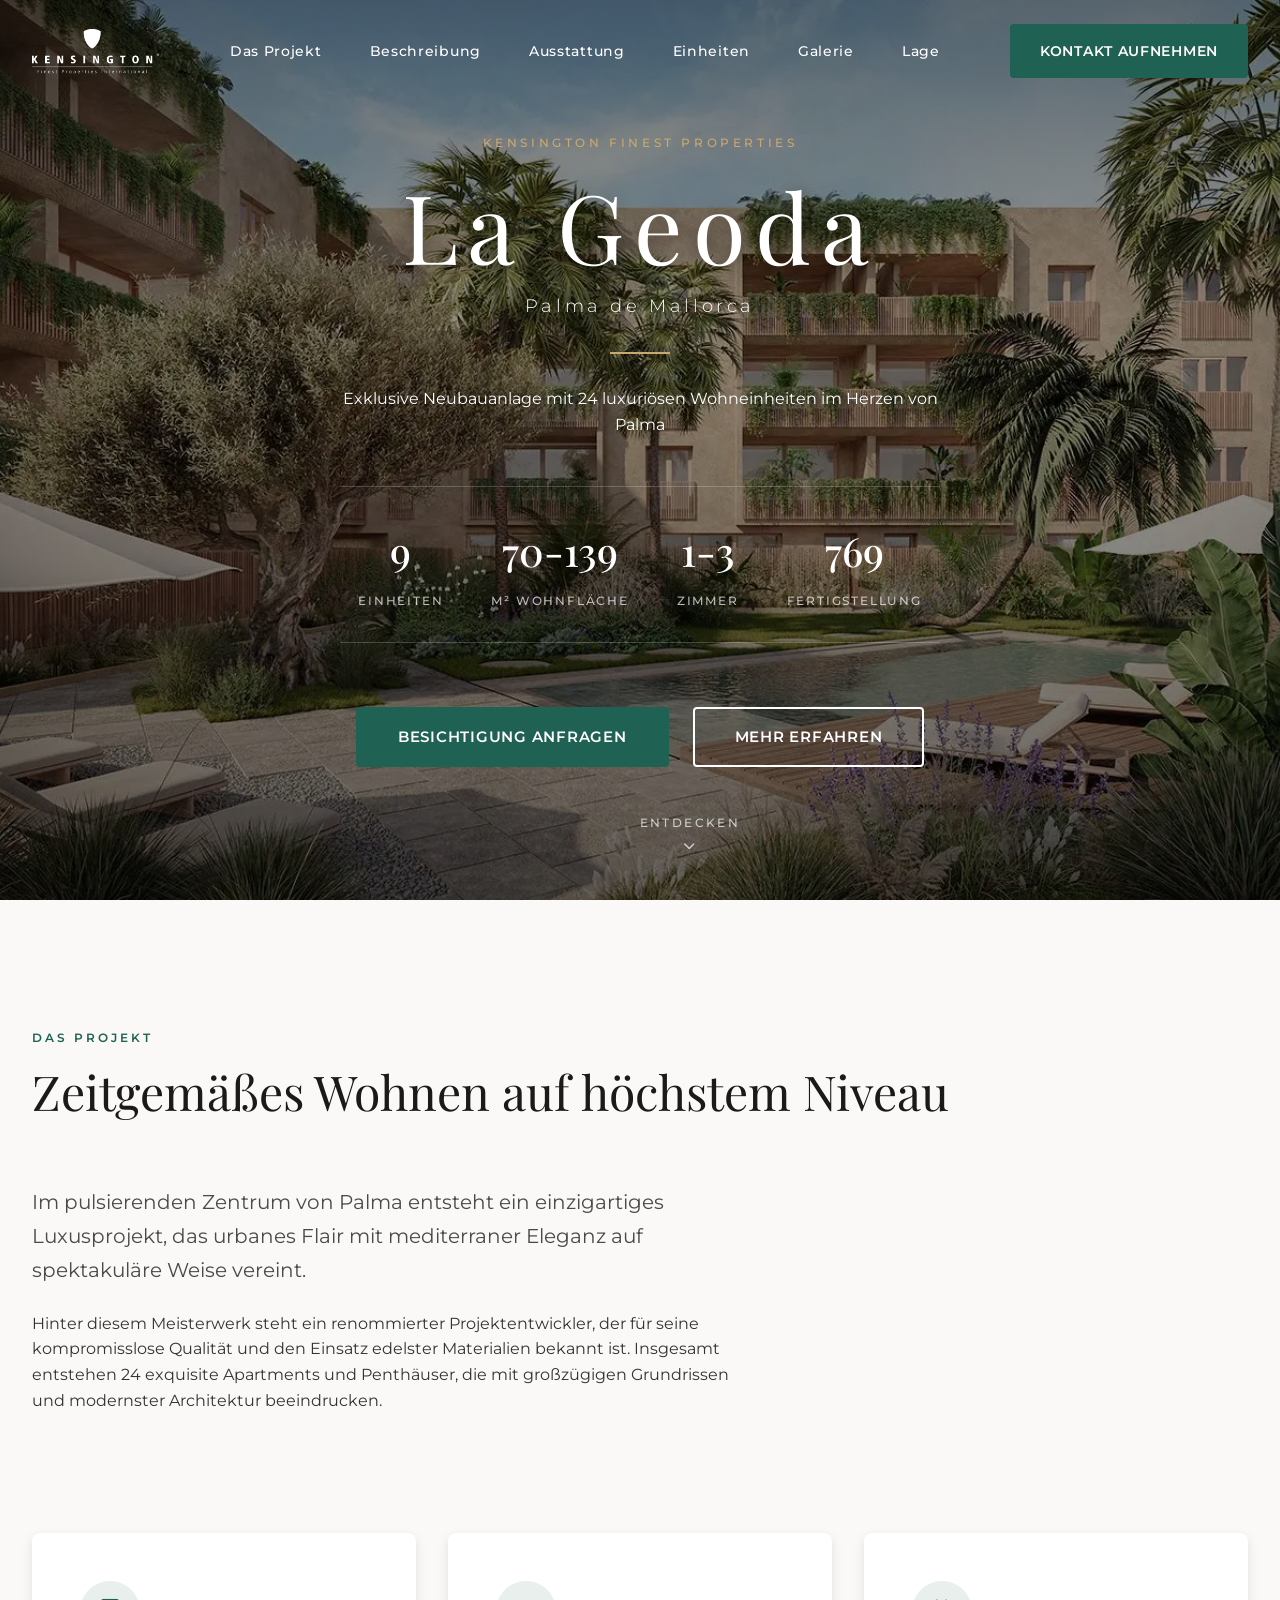
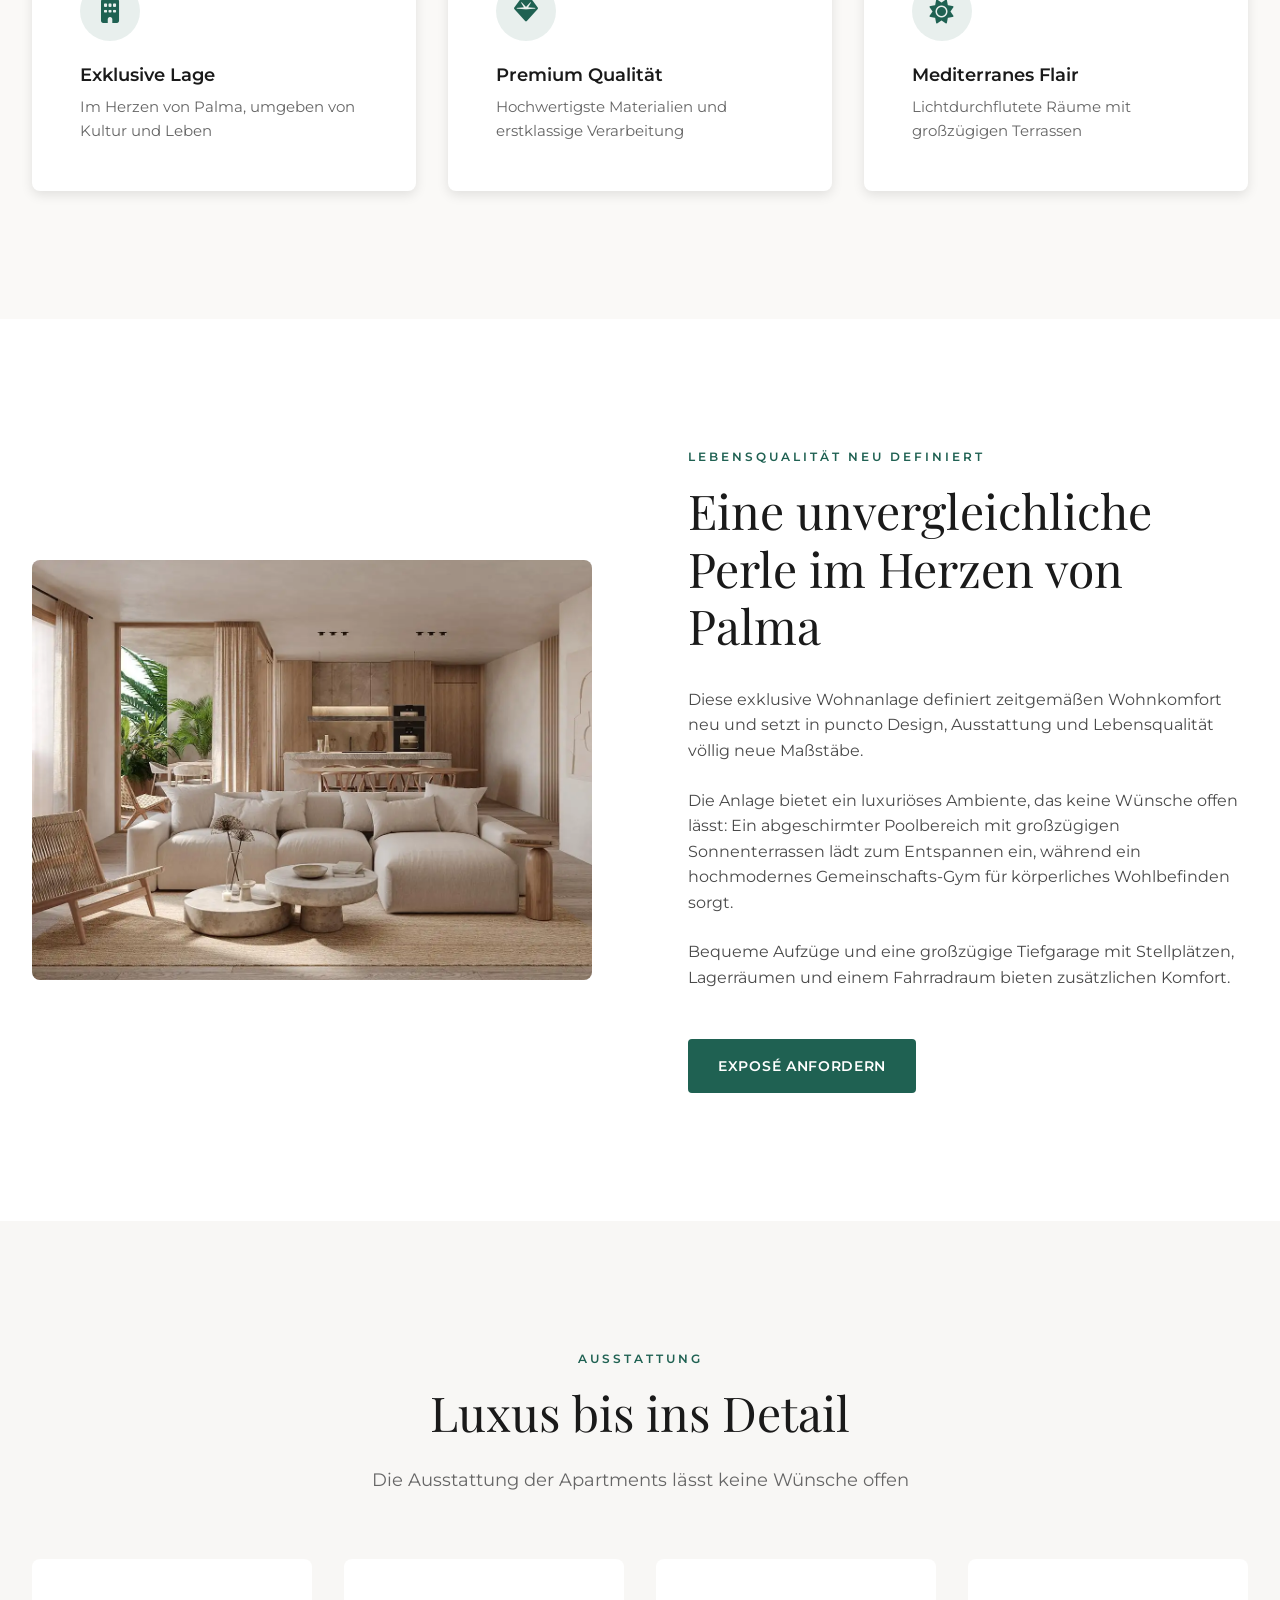
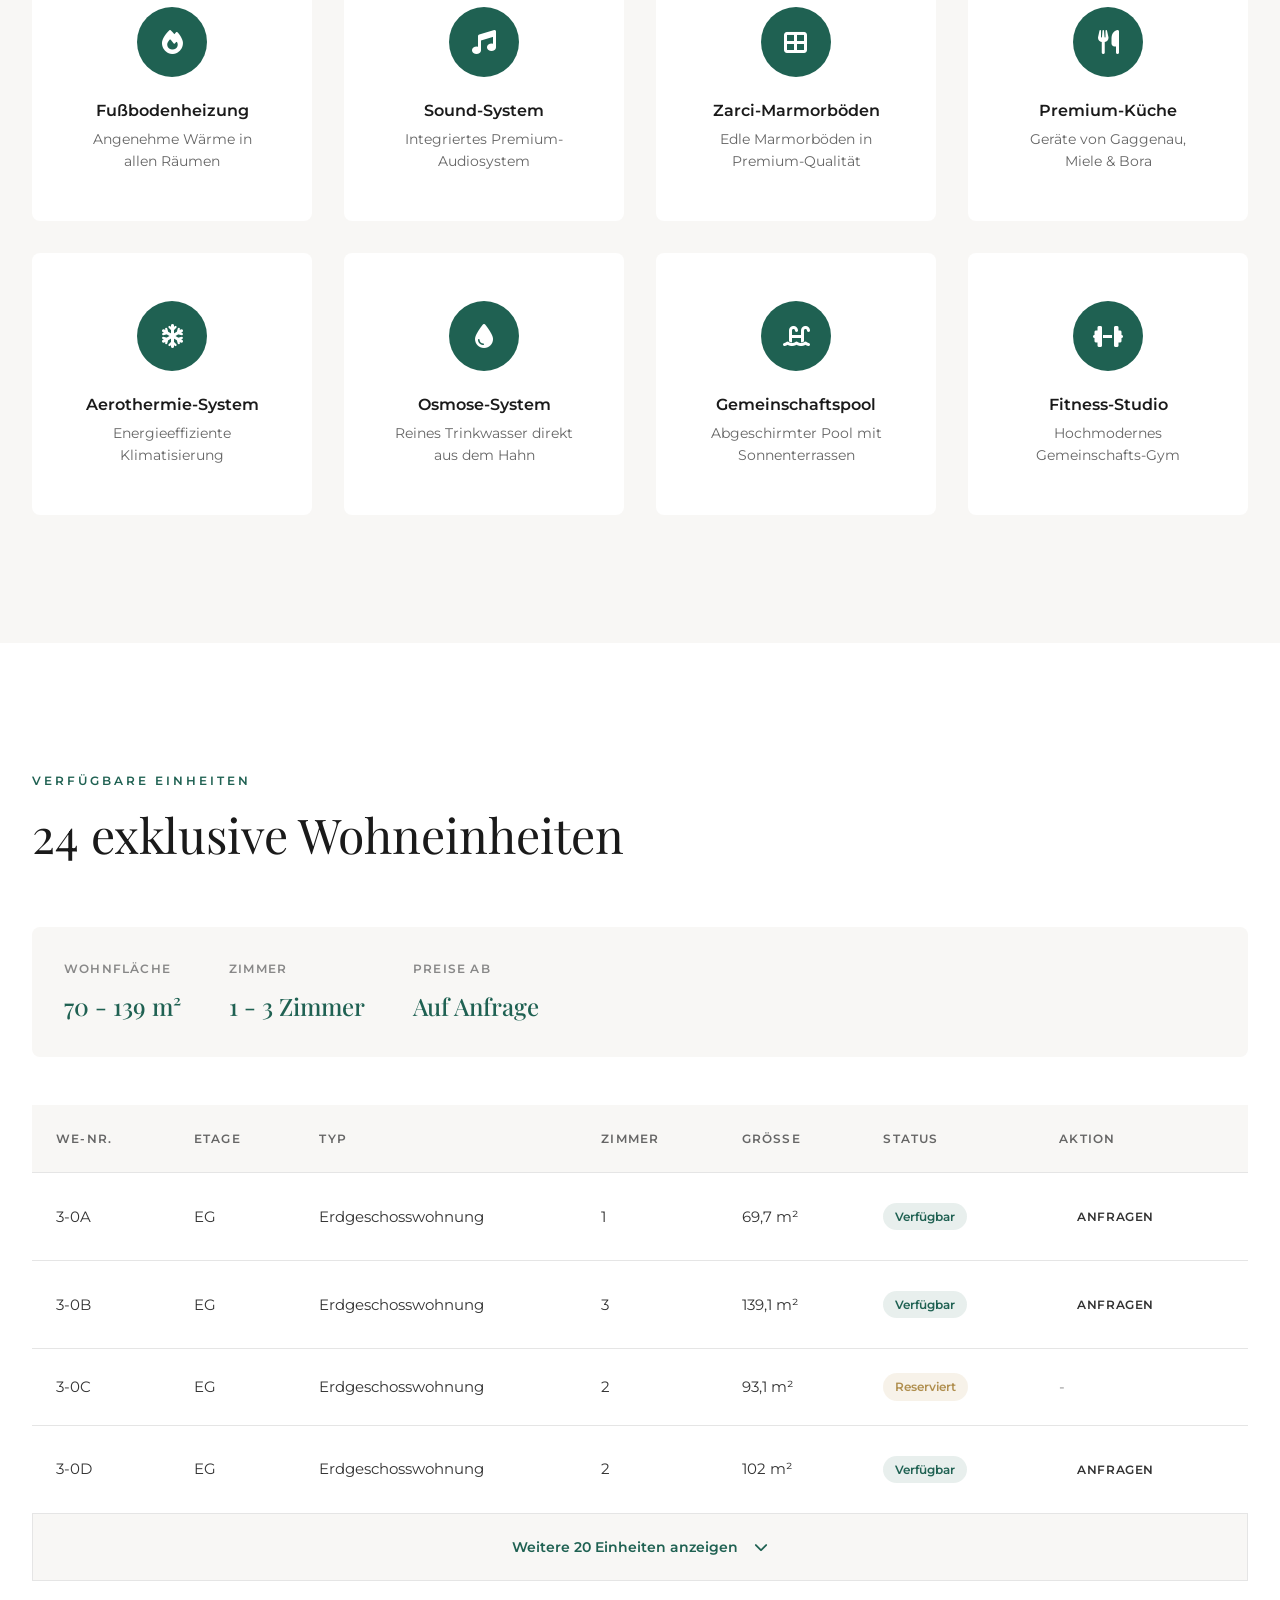
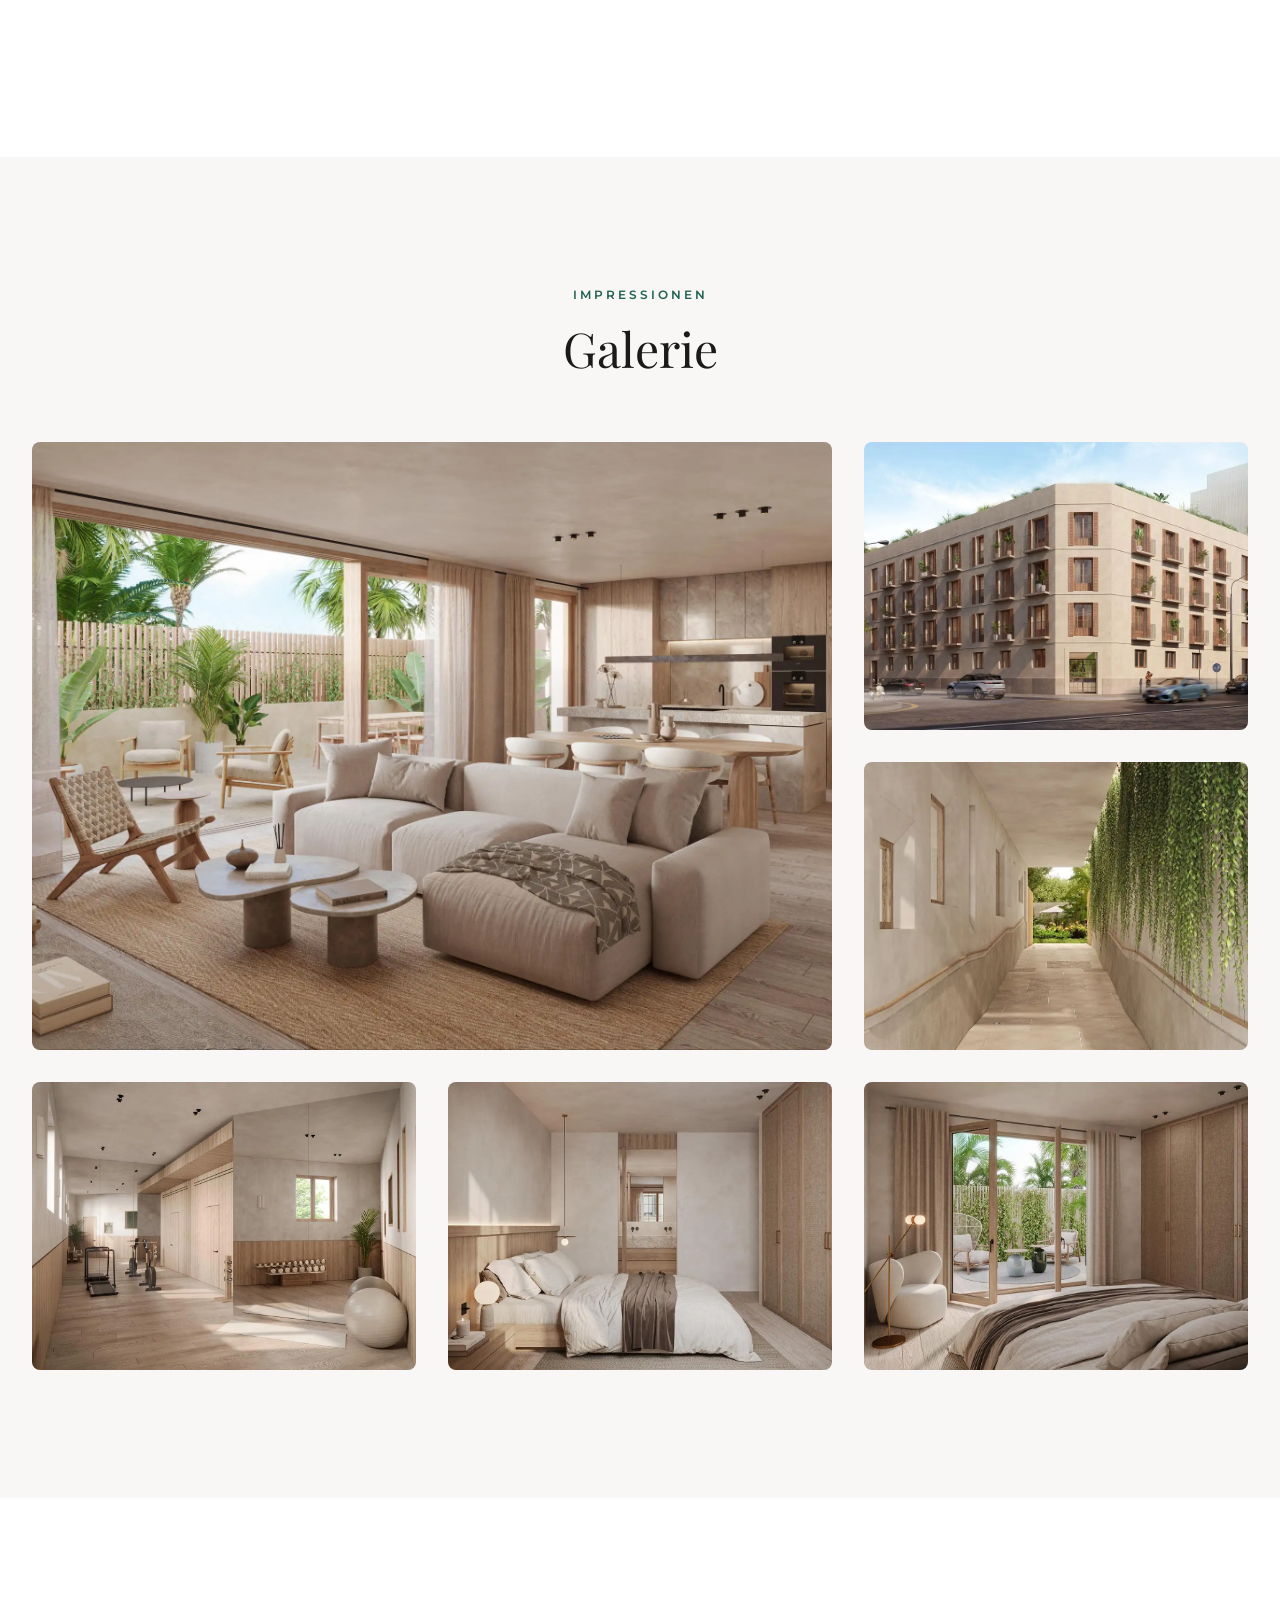
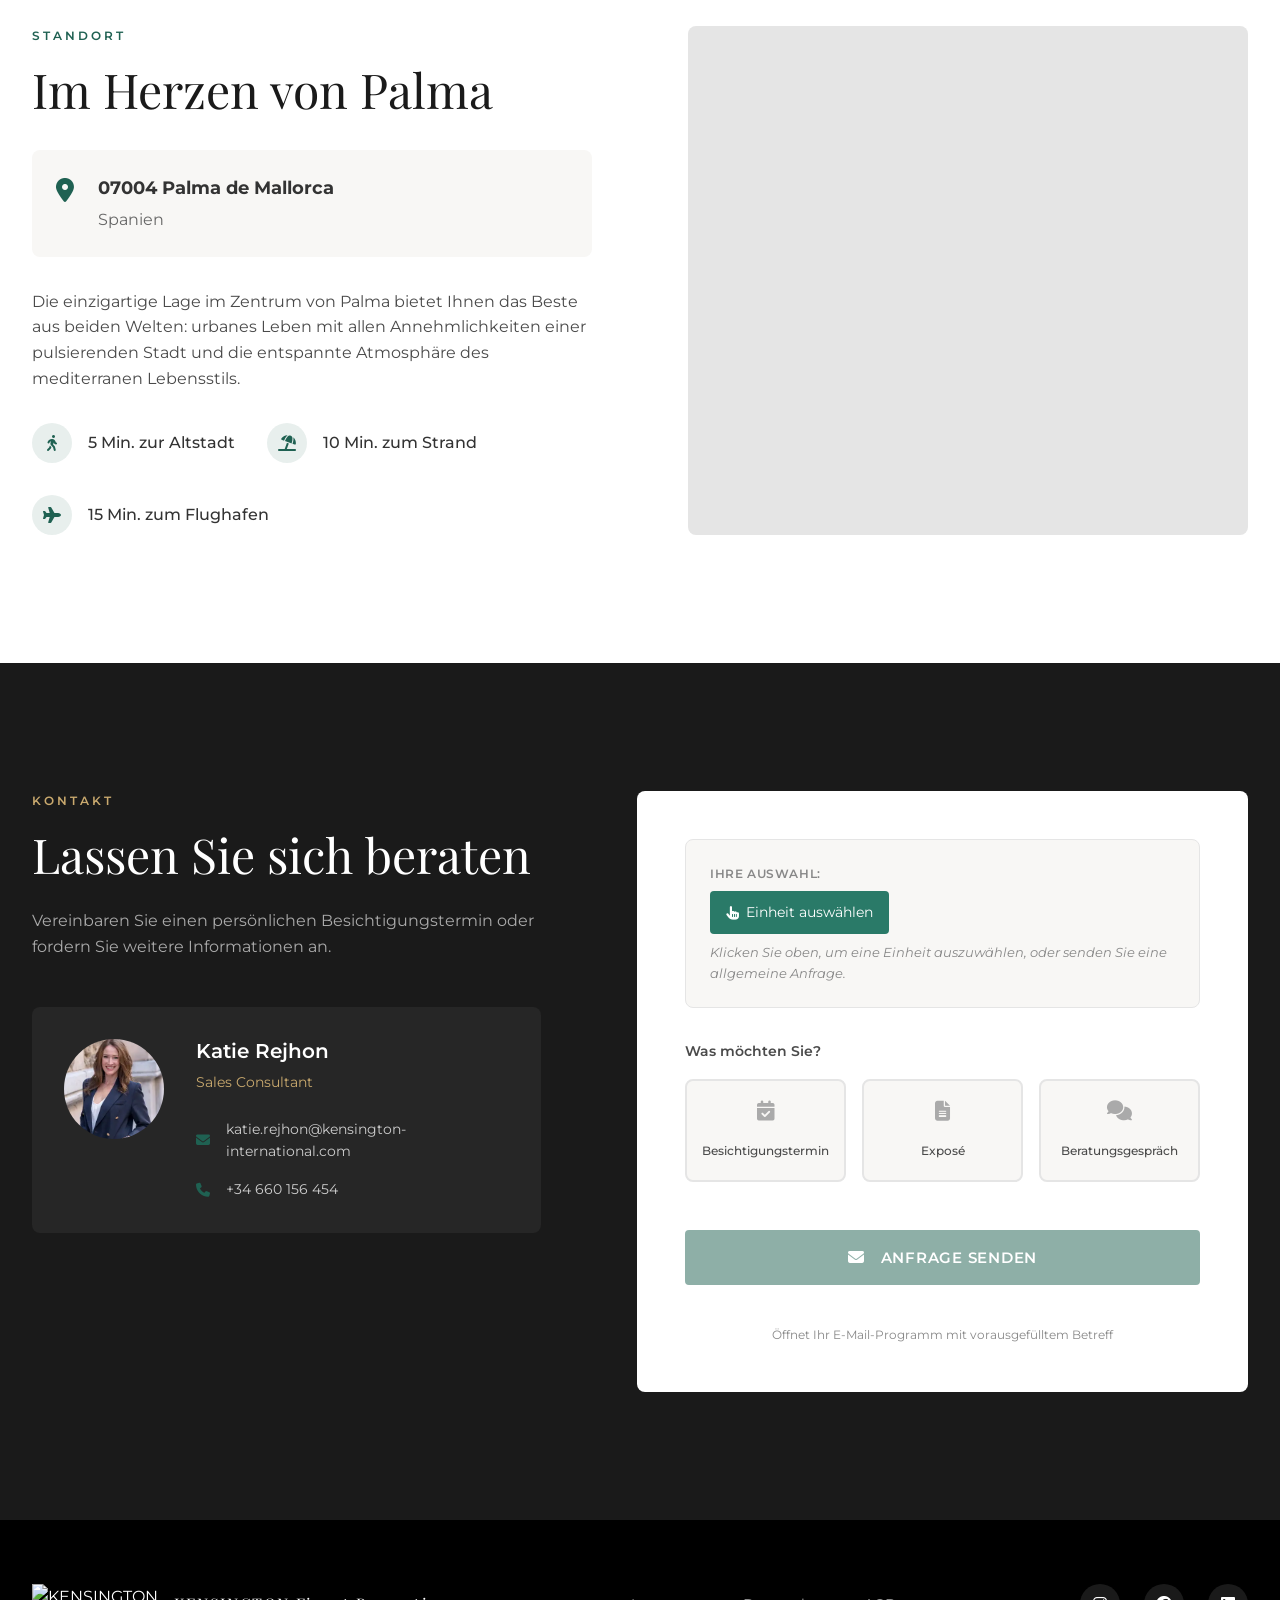
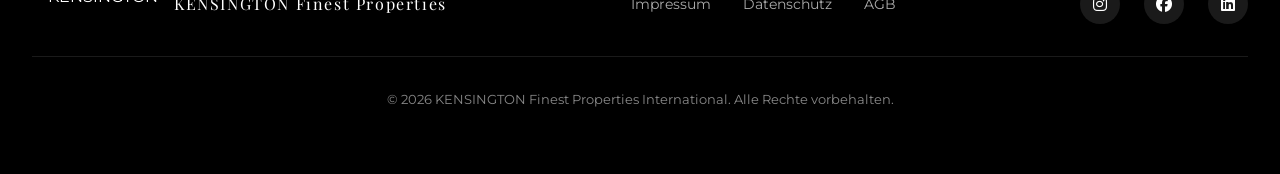
==== index.html @ 7edcc87e "Move template to root for GitHub Pages, add hero animations - Copy V1 template (index.html, assets/)" ====
<!DOCTYPE html>
<html lang="de">
<head>
    <meta charset="UTF-8">
    <meta name="viewport" content="width=device-width, initial-scale=1.0">
    <title>La Geoda | Luxus-Apartments in Palma - KENSINGTON Finest Properties</title>
    <meta name="description" content="Luxus-Apartment in exklusiver Neubauanlage - die verborgene Perle im Herzen von Palma. 24 exquisite Apartments und Penthäuser.">

    <!-- Fonts -->
    <link rel="preconnect" href="https://fonts.googleapis.com">
    <link rel="preconnect" href="https://fonts.gstatic.com" crossorigin>
    <link href="https://fonts.googleapis.com/css2?family=Playfair+Display:wght@400;500;600;700&family=Montserrat:wght@300;400;500;600;700&display=swap" rel="stylesheet">

    <!-- Icons -->
    <link rel="stylesheet" href="https://cdnjs.cloudflare.com/ajax/libs/font-awesome/6.4.0/css/all.min.css">

    <!-- Styles -->
    <link rel="stylesheet" href="assets/css/style.css">
</head>
<body>

    <!-- Splash Screen -->
    <div id="splash-screen" class="splash-screen">
        <div class="splash-content">
            <div class="splash-logo">
                <img src="assets/images/574e9e08-aa36-4155-af76-23bbbb8c76b6.webp" alt="La Geoda" class="splash-bg">
                <div class="splash-overlay"></div>
                <div class="splash-text">
                    <span class="splash-subtitle">KENSINGTON Finest Properties</span>
                    <h1 class="splash-title">La Geoda</h1>
                    <span class="splash-location">Palma de Mallorca</span>
                    <div class="splash-line"></div>
                </div>
            </div>
        </div>
    </div>

    <!-- Navigation -->
    <header class="header" id="header">
        <div class="header-inner">
            <div class="container">
                <div class="header-content">
                    <div class="logo">
                        <a href="#">
                            <img src="assets/images/logo.png" alt="KENSINGTON">
                        </a>
                    </div>
                    <nav class="nav-desktop">
                        <ul>
                            <li><a href="#das-projekt" class="nav-link">Das Projekt</a></li>
                            <li><a href="#beschreibung" class="nav-link">Beschreibung</a></li>
                            <li><a href="#ausstattung" class="nav-link">Ausstattung</a></li>
                            <li><a href="#einheiten" class="nav-link">Einheiten</a></li>
                            <li><a href="#galerie" class="nav-link">Galerie</a></li>
                            <li><a href="#lage" class="nav-link">Lage</a></li>
                        </ul>
                    </nav>
                    <div class="header-actions">
                        <a href="#kontakt" class="btn btn-primary">Kontakt aufnehmen</a>
                        <button class="menu-toggle" id="menu-toggle">
                            <span></span>
                            <span></span>
                        </button>
                    </div>
                </div>
            </div>
        </div>
    </header>

    <!-- Mobile Navigation -->
    <div class="nav-mobile" id="nav-mobile">
        <div class="nav-mobile-inner">
            <ul>
                <li><a href="#das-projekt" class="nav-link">Das Projekt</a></li>
                <li><a href="#beschreibung" class="nav-link">Beschreibung</a></li>
                <li><a href="#ausstattung" class="nav-link">Ausstattung</a></li>
                <li><a href="#einheiten" class="nav-link">Einheiten</a></li>
                <li><a href="#galerie" class="nav-link">Galerie</a></li>
                <li><a href="#lage" class="nav-link">Lage</a></li>
                <li><a href="#kontakt" class="nav-link btn-mobile">Kontakt aufnehmen</a></li>
            </ul>
        </div>
    </div>

    <!-- Hero Section -->
    <section class="hero" id="hero">
        <div class="hero-media">
            <img src="assets/images/574e9e08-aa36-4155-af76-23bbbb8c76b6.webp" alt="La Geoda Palma">
            <div class="hero-overlay"></div>
        </div>
        <div class="hero-content">
            <div class="container">
                <div class="hero-text">
                    <span class="hero-pretitle hero-animate" data-delay="1">KENSINGTON Finest Properties</span>
                    <h1 class="hero-brand-title hero-animate" data-delay="2">La Geoda</h1>
                    <p class="hero-location hero-animate" data-delay="3">Palma de Mallorca</p>
                    <div class="hero-divider hero-animate" data-delay="4"></div>
                    <p class="hero-subtitle hero-animate" data-delay="5">Exklusive Neubauanlage mit 24 luxuriösen Wohneinheiten im Herzen von Palma</p>
                    <div class="hero-stats hero-animate" data-delay="6">
                        <div class="stat">
                            <span class="stat-number">24</span>
                            <span class="stat-label">Einheiten</span>
                        </div>
                        <div class="stat">
                            <span class="stat-number">70-139</span>
                            <span class="stat-label">m² Wohnfläche</span>
                        </div>
                        <div class="stat">
                            <span class="stat-number">1-3</span>
                            <span class="stat-label">Zimmer</span>
                        </div>
                        <div class="stat">
                            <span class="stat-number">2026</span>
                            <span class="stat-label">Fertigstellung</span>
                        </div>
                    </div>
                    <div class="hero-cta hero-animate" data-delay="7">
                        <a href="#kontakt" class="btn btn-primary btn-large">Besichtigung anfragen</a>
                        <a href="#das-projekt" class="btn btn-outline btn-large">Mehr erfahren</a>
                    </div>
                </div>
            </div>
        </div>
        <div class="hero-scroll hero-animate" data-delay="8">
            <a href="#das-projekt">
                <span>Entdecken</span>
                <i class="fas fa-chevron-down"></i>
            </a>
        </div>
    </section>

    <!-- Main Content -->
    <main class="main">

        <!-- Das Projekt Section -->
        <section class="section section-project" id="das-projekt">
            <div class="container">
                <div class="section-header">
                    <span class="section-pretitle">Das Projekt</span>
                    <h2 class="section-title">Zeitgemäßes Wohnen auf höchstem Niveau</h2>
                </div>
                <div class="project-content">
                    <div class="project-text">
                        <p class="lead">Im pulsierenden Zentrum von Palma entsteht ein einzigartiges Luxusprojekt, das urbanes Flair mit mediterraner Eleganz auf spektakuläre Weise vereint.</p>
                        <p>Hinter diesem Meisterwerk steht ein renommierter Projektentwickler, der für seine kompromisslose Qualität und den Einsatz edelster Materialien bekannt ist. Insgesamt entstehen 24 exquisite Apartments und Penthäuser, die mit großzügigen Grundrissen und modernster Architektur beeindrucken.</p>
                    </div>
                    <div class="project-highlights">
                        <div class="highlight-card">
                            <div class="highlight-icon">
                                <i class="fas fa-building"></i>
                            </div>
                            <h3>Exklusive Lage</h3>
                            <p>Im Herzen von Palma, umgeben von Kultur und Leben</p>
                        </div>
                        <div class="highlight-card">
                            <div class="highlight-icon">
                                <i class="fas fa-gem"></i>
                            </div>
                            <h3>Premium Qualität</h3>
                            <p>Hochwertigste Materialien und erstklassige Verarbeitung</p>
                        </div>
                        <div class="highlight-card">
                            <div class="highlight-icon">
                                <i class="fas fa-sun"></i>
                            </div>
                            <h3>Mediterranes Flair</h3>
                            <p>Lichtdurchflutete Räume mit großzügigen Terrassen</p>
                        </div>
                    </div>
                </div>
            </div>
        </section>

        <!-- Beschreibung Section -->
        <section class="section section-description" id="beschreibung">
            <div class="container">
                <div class="description-grid">
                    <div class="description-image">
                        <img src="assets/images/96c79575-a2bd-4310-ae76-8cce0d395b23.webp" alt="La Geoda Interior">
                    </div>
                    <div class="description-content">
                        <span class="section-pretitle">Lebensqualität neu definiert</span>
                        <h2 class="section-title">Eine unvergleichliche Perle im Herzen von Palma</h2>
                        <div class="description-text">
                            <p>Diese exklusive Wohnanlage definiert zeitgemäßen Wohnkomfort neu und setzt in puncto Design, Ausstattung und Lebensqualität völlig neue Maßstäbe.</p>
                            <p>Die Anlage bietet ein luxuriöses Ambiente, das keine Wünsche offen lässt: Ein abgeschirmter Poolbereich mit großzügigen Sonnenterrassen lädt zum Entspannen ein, während ein hochmodernes Gemeinschafts-Gym für körperliches Wohlbefinden sorgt.</p>
                            <p>Bequeme Aufzüge und eine großzügige Tiefgarage mit Stellplätzen, Lagerräumen und einem Fahrradraum bieten zusätzlichen Komfort.</p>
                        </div>
                        <div class="description-cta">
                            <a href="#kontakt" class="btn btn-primary">Exposé anfordern</a>
                        </div>
                    </div>
                </div>
            </div>
        </section>

        <!-- Ausstattung Section -->
        <section class="section section-features" id="ausstattung">
            <div class="container">
                <div class="section-header section-header-center">
                    <span class="section-pretitle">Ausstattung</span>
                    <h2 class="section-title">Luxus bis ins Detail</h2>
                    <p class="section-subtitle">Die Ausstattung der Apartments lässt keine Wünsche offen</p>
                </div>
                <div class="features-grid">
                    <div class="feature-item">
                        <div class="feature-icon">
                            <i class="fas fa-fire"></i>
                        </div>
                        <h3>Fußbodenheizung</h3>
                        <p>Angenehme Wärme in allen Räumen</p>
                    </div>
                    <div class="feature-item">
                        <div class="feature-icon">
                            <i class="fas fa-music"></i>
                        </div>
                        <h3>Sound-System</h3>
                        <p>Integriertes Premium-Audiosystem</p>
                    </div>
                    <div class="feature-item">
                        <div class="feature-icon">
                            <i class="fas fa-th-large"></i>
                        </div>
                        <h3>Zarci-Marmorböden</h3>
                        <p>Edle Marmorböden in Premium-Qualität</p>
                    </div>
                    <div class="feature-item">
                        <div class="feature-icon">
                            <i class="fas fa-utensils"></i>
                        </div>
                        <h3>Premium-Küche</h3>
                        <p>Geräte von Gaggenau, Miele & Bora</p>
                    </div>
                    <div class="feature-item">
                        <div class="feature-icon">
                            <i class="fas fa-snowflake"></i>
                        </div>
                        <h3>Aerothermie-System</h3>
                        <p>Energieeffiziente Klimatisierung</p>
                    </div>
                    <div class="feature-item">
                        <div class="feature-icon">
                            <i class="fas fa-tint"></i>
                        </div>
                        <h3>Osmose-System</h3>
                        <p>Reines Trinkwasser direkt aus dem Hahn</p>
                    </div>
                    <div class="feature-item">
                        <div class="feature-icon">
                            <i class="fas fa-swimming-pool"></i>
                        </div>
                        <h3>Gemeinschaftspool</h3>
                        <p>Abgeschirmter Pool mit Sonnenterrassen</p>
                    </div>
                    <div class="feature-item">
                        <div class="feature-icon">
                            <i class="fas fa-dumbbell"></i>
                        </div>
                        <h3>Fitness-Studio</h3>
                        <p>Hochmodernes Gemeinschafts-Gym</p>
                    </div>
                </div>
            </div>
        </section>

        <!-- Einheiten Section -->
        <section class="section section-units" id="einheiten">
            <div class="container">
                <div class="section-header">
                    <span class="section-pretitle">Verfügbare Einheiten</span>
                    <h2 class="section-title">24 exklusive Wohneinheiten</h2>
                </div>
                <div class="units-info">
                    <div class="units-summary">
                        <div class="summary-item">
                            <span class="summary-label">Wohnfläche</span>
                            <span class="summary-value">70 - 139 m²</span>
                        </div>
                        <div class="summary-item">
                            <span class="summary-label">Zimmer</span>
                            <span class="summary-value">1 - 3 Zimmer</span>
                        </div>
                        <div class="summary-item">
                            <span class="summary-label">Preise ab</span>
                            <span class="summary-value">Auf Anfrage</span>
                        </div>
                    </div>
                </div>
                <div class="units-table-wrapper">
                    <table class="units-table">
                        <thead>
                            <tr>
                                <th>WE-Nr.</th>
                                <th>Etage</th>
                                <th>Typ</th>
                                <th>Zimmer</th>
                                <th>Größe</th>
                                <th>Status</th>
                                <th>Aktion</th>
                            </tr>
                        </thead>
                        <tbody>
                            <!-- Erste 4 Einheiten (immer sichtbar) -->
                            <tr>
                                <td data-label="WE-Nr.">3-0A</td>
                                <td data-label="Etage">EG</td>
                                <td data-label="Typ">Erdgeschosswohnung</td>
                                <td data-label="Zimmer">1</td>
                                <td data-label="Größe">69,7 m²</td>
                                <td data-label="Status"><span class="status status-available">Verfügbar</span></td>
                                <td><a href="#kontakt" class="btn btn-small btn-inquiry" data-unit="3-0A" data-floor="EG" data-type="Erdgeschosswohnung" data-rooms="1" data-size="69,7 m²">Anfragen</a></td>
                            </tr>
                            <tr>
                                <td data-label="WE-Nr.">3-0B</td>
                                <td data-label="Etage">EG</td>
                                <td data-label="Typ">Erdgeschosswohnung</td>
                                <td data-label="Zimmer">3</td>
                                <td data-label="Größe">139,1 m²</td>
                                <td data-label="Status"><span class="status status-available">Verfügbar</span></td>
                                <td><a href="#kontakt" class="btn btn-small btn-inquiry" data-unit="3-0B" data-floor="EG" data-type="Erdgeschosswohnung" data-rooms="3" data-size="139,1 m²">Anfragen</a></td>
                            </tr>
                            <tr>
                                <td data-label="WE-Nr.">3-0C</td>
                                <td data-label="Etage">EG</td>
                                <td data-label="Typ">Erdgeschosswohnung</td>
                                <td data-label="Zimmer">2</td>
                                <td data-label="Größe">93,1 m²</td>
                                <td data-label="Status"><span class="status status-reserved">Reserviert</span></td>
                                <td><span class="text-muted">-</span></td>
                            </tr>
                            <tr>
                                <td data-label="WE-Nr.">3-0D</td>
                                <td data-label="Etage">EG</td>
                                <td data-label="Typ">Erdgeschosswohnung</td>
                                <td data-label="Zimmer">2</td>
                                <td data-label="Größe">102 m²</td>
                                <td data-label="Status"><span class="status status-available">Verfügbar</span></td>
                                <td><a href="#kontakt" class="btn btn-small btn-inquiry" data-unit="3-0D" data-floor="EG" data-type="Erdgeschosswohnung" data-rooms="2" data-size="102 m²">Anfragen</a></td>
                            </tr>
                        </tbody>
                    </table>

                    <!-- Akkordeon Button -->
                    <button class="units-accordion-toggle" id="units-toggle">
                        <span class="toggle-text">Weitere 20 Einheiten anzeigen</span>
                        <i class="fas fa-chevron-down"></i>
                    </button>

                    <!-- Versteckte Einheiten -->
                    <div class="units-accordion-content" id="units-hidden">
                        <table class="units-table units-table-continued">
                            <tbody>
                                <tr>
                                    <td data-label="WE-Nr.">3-0E</td>
                                    <td data-label="Etage">EG</td>
                                    <td data-label="Typ">Erdgeschosswohnung</td>
                                    <td data-label="Zimmer">3</td>
                                    <td data-label="Größe">135,6 m²</td>
                                    <td data-label="Status"><span class="status status-reserved">Reserviert</span></td>
                                    <td><span class="text-muted">-</span></td>
                                </tr>
                                <!-- 1. Obergeschoss -->
                                <tr>
                                    <td data-label="WE-Nr.">2-1A</td>
                                    <td data-label="Etage">1. OG</td>
                                    <td data-label="Typ">Etagenwohnung</td>
                                    <td data-label="Zimmer">2</td>
                                    <td data-label="Größe">79,4 m²</td>
                                    <td data-label="Status"><span class="status status-reserved">Reserviert</span></td>
                                    <td><span class="text-muted">-</span></td>
                                </tr>
                                <tr>
                                    <td data-label="WE-Nr.">1-1A</td>
                                    <td data-label="Etage">1. OG</td>
                                    <td data-label="Typ">Etagenwohnung</td>
                                    <td data-label="Zimmer">3</td>
                                    <td data-label="Größe">128,7 m²</td>
                                    <td data-label="Status"><span class="status status-available">Verfügbar</span></td>
                                    <td><a href="#kontakt" class="btn btn-small btn-inquiry" data-unit="1-1A" data-floor="1. OG" data-type="Etagenwohnung" data-rooms="3" data-size="128,7 m²">Anfragen</a></td>
                                </tr>
                                <tr>
                                    <td data-label="WE-Nr.">1-1B</td>
                                    <td data-label="Etage">1. OG</td>
                                    <td data-label="Typ">Etagenwohnung</td>
                                    <td data-label="Zimmer">2</td>
                                    <td data-label="Größe">96,2 m²</td>
                                    <td data-label="Status"><span class="status status-reserved">Reserviert</span></td>
                                    <td><span class="text-muted">-</span></td>
                                </tr>
                                <tr>
                                    <td data-label="WE-Nr.">2-1B</td>
                                    <td data-label="Etage">1. OG</td>
                                    <td data-label="Typ">Etagenwohnung</td>
                                    <td data-label="Zimmer">2</td>
                                    <td data-label="Größe">89,6 m²</td>
                                    <td data-label="Status"><span class="status status-available">Verfügbar</span></td>
                                    <td><a href="#kontakt" class="btn btn-small btn-inquiry" data-unit="2-1B" data-floor="1. OG" data-type="Etagenwohnung" data-rooms="2" data-size="89,6 m²">Anfragen</a></td>
                                </tr>
                                <tr>
                                    <td data-label="WE-Nr.">2-1C</td>
                                    <td data-label="Etage">1. OG</td>
                                    <td data-label="Typ">Etagenwohnung</td>
                                    <td data-label="Zimmer">1</td>
                                    <td data-label="Größe">69,6 m²</td>
                                    <td data-label="Status"><span class="status status-reserved">Reserviert</span></td>
                                    <td><span class="text-muted">-</span></td>
                                </tr>
                                <tr>
                                    <td data-label="WE-Nr.">3-1B</td>
                                    <td data-label="Etage">1. OG</td>
                                    <td data-label="Typ">Etagenwohnung</td>
                                    <td data-label="Zimmer">2</td>
                                    <td data-label="Größe">93,8 m²</td>
                                    <td data-label="Status"><span class="status status-reserved">Reserviert</span></td>
                                    <td><span class="text-muted">-</span></td>
                                </tr>
                                <tr>
                                    <td data-label="WE-Nr.">3-1A</td>
                                    <td data-label="Etage">1. OG</td>
                                    <td data-label="Typ">Etagenwohnung</td>
                                    <td data-label="Zimmer">2</td>
                                    <td data-label="Größe">111,8 m²</td>
                                    <td data-label="Status"><span class="status status-available">Verfügbar</span></td>
                                    <td><a href="#kontakt" class="btn btn-small btn-inquiry" data-unit="3-1A" data-floor="1. OG" data-type="Etagenwohnung" data-rooms="2" data-size="111,8 m²">Anfragen</a></td>
                                </tr>
                                <!-- 2. Obergeschoss -->
                                <tr>
                                    <td data-label="WE-Nr.">2-2A</td>
                                    <td data-label="Etage">2. OG</td>
                                    <td data-label="Typ">Etagenwohnung</td>
                                    <td data-label="Zimmer">3</td>
                                    <td data-label="Größe">124,3 m²</td>
                                    <td data-label="Status"><span class="status status-available">Verfügbar</span></td>
                                    <td><a href="#kontakt" class="btn btn-small btn-inquiry" data-unit="2-2A" data-floor="2. OG" data-type="Etagenwohnung" data-rooms="3" data-size="124,3 m²">Anfragen</a></td>
                                </tr>
                                <tr>
                                    <td data-label="WE-Nr.">1-2A</td>
                                    <td data-label="Etage">2. OG</td>
                                    <td data-label="Typ">Etagenwohnung</td>
                                    <td data-label="Zimmer">3</td>
                                    <td data-label="Größe">128,7 m²</td>
                                    <td data-label="Status"><span class="status status-available">Verfügbar</span></td>
                                    <td><a href="#kontakt" class="btn btn-small btn-inquiry" data-unit="1-2A" data-floor="2. OG" data-type="Etagenwohnung" data-rooms="3" data-size="128,7 m²">Anfragen</a></td>
                                </tr>
                                <tr>
                                    <td data-label="WE-Nr.">1-2B</td>
                                    <td data-label="Etage">2. OG</td>
                                    <td data-label="Typ">Etagenwohnung</td>
                                    <td data-label="Zimmer">2</td>
                                    <td data-label="Größe">95,9 m²</td>
                                    <td data-label="Status"><span class="status status-available">Verfügbar</span></td>
                                    <td><a href="#kontakt" class="btn btn-small btn-inquiry" data-unit="1-2B" data-floor="2. OG" data-type="Etagenwohnung" data-rooms="2" data-size="95,9 m²">Anfragen</a></td>
                                </tr>
                                <tr>
                                    <td data-label="WE-Nr.">2-2B</td>
                                    <td data-label="Etage">2. OG</td>
                                    <td data-label="Typ">Etagenwohnung</td>
                                    <td data-label="Zimmer">2</td>
                                    <td data-label="Größe">94,3 m²</td>
                                    <td data-label="Status"><span class="status status-available">Verfügbar</span></td>
                                    <td><a href="#kontakt" class="btn btn-small btn-inquiry" data-unit="2-2B" data-floor="2. OG" data-type="Etagenwohnung" data-rooms="2" data-size="94,3 m²">Anfragen</a></td>
                                </tr>
                                <tr>
                                    <td data-label="WE-Nr.">3-2A</td>
                                    <td data-label="Etage">2. OG</td>
                                    <td data-label="Typ">Etagenwohnung</td>
                                    <td data-label="Zimmer">3</td>
                                    <td data-label="Größe">113,9 m²</td>
                                    <td data-label="Status"><span class="status status-available">Verfügbar</span></td>
                                    <td><a href="#kontakt" class="btn btn-small btn-inquiry" data-unit="3-2A" data-floor="2. OG" data-type="Etagenwohnung" data-rooms="3" data-size="113,9 m²">Anfragen</a></td>
                                </tr>
                                <tr>
                                    <td data-label="WE-Nr.">3-2B</td>
                                    <td data-label="Etage">2. OG</td>
                                    <td data-label="Typ">Etagenwohnung</td>
                                    <td data-label="Zimmer">2</td>
                                    <td data-label="Größe">111,8 m²</td>
                                    <td data-label="Status"><span class="status status-available">Verfügbar</span></td>
                                    <td><a href="#kontakt" class="btn btn-small btn-inquiry" data-unit="3-2B" data-floor="2. OG" data-type="Etagenwohnung" data-rooms="2" data-size="111,8 m²">Anfragen</a></td>
                                </tr>
                                <!-- 3. Obergeschoss (Penthouses) -->
                                <tr>
                                    <td data-label="WE-Nr.">1-3A</td>
                                    <td data-label="Etage">3. OG</td>
                                    <td data-label="Typ">Penthouse</td>
                                    <td data-label="Zimmer">3</td>
                                    <td data-label="Größe">128,7 m²</td>
                                    <td data-label="Status"><span class="status status-available">Verfügbar</span></td>
                                    <td><a href="#kontakt" class="btn btn-small btn-inquiry" data-unit="1-3A" data-floor="3. OG" data-type="Penthouse" data-rooms="3" data-size="128,7 m²">Anfragen</a></td>
                                </tr>
                                <tr>
                                    <td data-label="WE-Nr.">1-3B</td>
                                    <td data-label="Etage">3. OG</td>
                                    <td data-label="Typ">Penthouse</td>
                                    <td data-label="Zimmer">2</td>
                                    <td data-label="Größe">95,9 m²</td>
                                    <td data-label="Status"><span class="status status-reserved">Reserviert</span></td>
                                    <td><span class="text-muted">-</span></td>
                                </tr>
                                <tr>
                                    <td data-label="WE-Nr.">2-3A</td>
                                    <td data-label="Etage">3. OG</td>
                                    <td data-label="Typ">Penthouse</td>
                                    <td data-label="Zimmer">3</td>
                                    <td data-label="Größe">123,9 m²</td>
                                    <td data-label="Status"><span class="status status-available">Verfügbar</span></td>
                                    <td><a href="#kontakt" class="btn btn-small btn-inquiry" data-unit="2-3A" data-floor="3. OG" data-type="Penthouse" data-rooms="3" data-size="123,9 m²">Anfragen</a></td>
                                </tr>
                                <tr>
                                    <td data-label="WE-Nr.">2-3B</td>
                                    <td data-label="Etage">3. OG</td>
                                    <td data-label="Typ">Penthouse</td>
                                    <td data-label="Zimmer">2</td>
                                    <td data-label="Größe">94,3 m²</td>
                                    <td data-label="Status"><span class="status status-available">Verfügbar</span></td>
                                    <td><a href="#kontakt" class="btn btn-small btn-inquiry" data-unit="2-3B" data-floor="3. OG" data-type="Penthouse" data-rooms="2" data-size="94,3 m²">Anfragen</a></td>
                                </tr>
                                <tr>
                                    <td data-label="WE-Nr.">2-3C</td>
                                    <td data-label="Etage">3. OG</td>
                                    <td data-label="Typ">Penthouse</td>
                                    <td data-label="Zimmer">3</td>
                                    <td data-label="Größe">113,9 m²</td>
                                    <td data-label="Status"><span class="status status-available">Verfügbar</span></td>
                                    <td><a href="#kontakt" class="btn btn-small btn-inquiry" data-unit="2-3C" data-floor="3. OG" data-type="Penthouse" data-rooms="3" data-size="113,9 m²">Anfragen</a></td>
                                </tr>
                                <tr>
                                    <td data-label="WE-Nr.">3-3B</td>
                                    <td data-label="Etage">3. OG</td>
                                    <td data-label="Typ">Penthouse</td>
                                    <td data-label="Zimmer">2</td>
                                    <td data-label="Größe">111,8 m²</td>
                                    <td data-label="Status"><span class="status status-available">Verfügbar</span></td>
                                    <td><a href="#kontakt" class="btn btn-small btn-inquiry" data-unit="3-3B" data-floor="3. OG" data-type="Penthouse" data-rooms="2" data-size="111,8 m²">Anfragen</a></td>
                                </tr>
                            </tbody>
                        </table>
                    </div>
                </div>
            </div>
        </section>

        <!-- Galerie Section -->
        <section class="section section-gallery" id="galerie">
            <div class="container">
                <div class="section-header section-header-center">
                    <span class="section-pretitle">Impressionen</span>
                    <h2 class="section-title">Galerie</h2>
                </div>
                <div class="gallery-grid">
                    <div class="gallery-item gallery-item-large">
                        <img src="assets/images/bbaf6709-9d12-4c4e-a421-27f532b05198.webp" alt="La Geoda Exterior">
                    </div>
                    <div class="gallery-item">
                        <img src="assets/images/59ee0075-1102-45aa-ac44-0054a0910b21.webp" alt="La Geoda Pool">
                    </div>
                    <div class="gallery-item">
                        <img src="assets/images/945e85ed-f9fb-4e3e-bc7f-6ff626200986.webp" alt="La Geoda Interior">
                    </div>
                    <div class="gallery-item">
                        <img src="assets/images/28d1247a-7699-4e34-8ce2-b7bbb69666e1.webp" alt="La Geoda Terrace">
                    </div>
                    <div class="gallery-item">
                        <img src="assets/images/2b6ff5fc-a0c6-4dcf-b616-a8f6f7a312cd.webp" alt="La Geoda Living">
                    </div>
                    <div class="gallery-item">
                        <img src="assets/images/fdd0e89c-343d-4f8a-b94e-4c72de3a5af0.webp" alt="La Geoda Kitchen">
                    </div>
                </div>
            </div>
        </section>

        <!-- Lage Section -->
        <section class="section section-location" id="lage">
            <div class="container">
                <div class="location-grid">
                    <div class="location-content">
                        <span class="section-pretitle">Standort</span>
                        <h2 class="section-title">Im Herzen von Palma</h2>
                        <div class="location-address">
                            <i class="fas fa-map-marker-alt"></i>
                            <div>
                                <strong>07004 Palma de Mallorca</strong>
                                <span>Spanien</span>
                            </div>
                        </div>
                        <div class="location-text">
                            <p>Die einzigartige Lage im Zentrum von Palma bietet Ihnen das Beste aus beiden Welten: urbanes Leben mit allen Annehmlichkeiten einer pulsierenden Stadt und die entspannte Atmosphäre des mediterranen Lebensstils.</p>
                        </div>
                        <div class="location-features">
                            <div class="location-feature">
                                <i class="fas fa-walking"></i>
                                <span>5 Min. zur Altstadt</span>
                            </div>
                            <div class="location-feature">
                                <i class="fas fa-umbrella-beach"></i>
                                <span>10 Min. zum Strand</span>
                            </div>
                            <div class="location-feature">
                                <i class="fas fa-plane"></i>
                                <span>15 Min. zum Flughafen</span>
                            </div>
                        </div>
                    </div>
                    <div class="location-map">
                        <div class="map-placeholder">
                            <iframe
                                src="https://www.google.com/maps/embed?pb=!1m18!1m12!1m3!1d12234.169566702744!2d2.6450!3d39.5696!2m3!1f0!2f0!3f0!3m2!1i1024!2i768!4f13.1!3m3!1m2!1s0x1297926dbce4c4a3%3A0x400eef17f32ae90!2s07004%20Palma%2C%20Balearische%20Inseln%2C%20Spanien!5e0!3m2!1sde!2sde!4v1234567890"
                                width="100%"
                                height="100%"
                                style="border:0;"
                                allowfullscreen=""
                                loading="lazy"
                                referrerpolicy="no-referrer-when-downgrade">
                            </iframe>
                        </div>
                    </div>
                </div>
            </div>
        </section>

        <!-- Kontakt Section -->
        <section class="section section-contact" id="kontakt">
            <div class="container">
                <div class="contact-grid">
                    <div class="contact-info">
                        <span class="section-pretitle">Kontakt</span>
                        <h2 class="section-title">Lassen Sie sich beraten</h2>
                        <p class="contact-intro">Vereinbaren Sie einen persönlichen Besichtigungstermin oder fordern Sie weitere Informationen an.</p>

                        <div class="contact-person">
                            <div class="person-image">
                                <img src="assets/images/Profile_pic_Katie_new_11.25.webp" alt="Katie Rejhon">
                            </div>
                            <div class="person-details">
                                <h3>Katie Rejhon</h3>
                                <span class="person-title">Sales Consultant</span>
                                <div class="person-contact">
                                    <a href="mailto:katie.rejhon@kensington-international.com">
                                        <i class="fas fa-envelope"></i>
                                        katie.rejhon@kensington-international.com
                                    </a>
                                    <a href="tel:+34660156454">
                                        <i class="fas fa-phone"></i>
                                        +34 660 156 454
                                    </a>
                                </div>
                            </div>
                        </div>
                    </div>

                    <div class="contact-form-wrapper">
                        <div class="inquiry-box" id="inquiry-box">
                            <!-- Gewählte Einheit -->
                            <div class="inquiry-unit" id="inquiry-unit">
                                <div class="inquiry-unit-label">Ihre Auswahl:</div>
                                <div class="inquiry-unit-details" id="inquiry-unit-details">
                                    <a href="#einheiten" class="unit-badge unit-badge-link" id="unit-badge">
                                        <i class="fas fa-hand-pointer"></i>
                                        Einheit auswählen
                                    </a>
                                    <button class="unit-clear" id="unit-clear" style="display: none;">
                                        <i class="fas fa-times"></i>
                                    </button>
                                </div>
                                <p class="inquiry-unit-hint" id="inquiry-unit-hint">Klicken Sie oben, um eine Einheit auszuwählen, oder senden Sie eine allgemeine Anfrage.</p>
                            </div>

                            <!-- Interesse auswählen -->
                            <div class="inquiry-interest">
                                <label class="inquiry-label">Was möchten Sie?</label>
                                <div class="interest-options" id="interest-options">
                                    <label class="interest-option">
                                        <input type="radio" name="interest" value="Besichtigungstermin">
                                        <span class="interest-btn">
                                            <i class="fas fa-calendar-check"></i>
                                            Besichtigungstermin
                                        </span>
                                    </label>
                                    <label class="interest-option">
                                        <input type="radio" name="interest" value="Exposé">
                                        <span class="interest-btn">
                                            <i class="fas fa-file-alt"></i>
                                            Exposé
                                        </span>
                                    </label>
                                    <label class="interest-option">
                                        <input type="radio" name="interest" value="Beratungsgespräch">
                                        <span class="interest-btn">
                                            <i class="fas fa-comments"></i>
                                            Beratungsgespräch
                                        </span>
                                    </label>
                                </div>
                            </div>

                            <!-- Anfrage senden Button -->
                            <button class="btn btn-primary btn-large btn-full" id="send-inquiry" disabled>
                                <i class="fas fa-envelope"></i>
                                Anfrage senden
                            </button>
                            <p class="inquiry-note">Öffnet Ihr E-Mail-Programm mit vorausgefülltem Betreff</p>
                        </div>
                    </div>
                </div>
            </div>
        </section>

    </main>

    <!-- Footer -->
    <footer class="footer">
        <div class="container">
            <div class="footer-content">
                <div class="footer-brand">
                    <img src="https://images.propstack.de/photos/4C1wDMz2cEtn97XsF3sRr1X5/favicon/4C1wDMz2cEtn97XsF3sRr1X5/bildmarke.png" alt="KENSINGTON">
                    <span>KENSINGTON Finest Properties</span>
                </div>
                <div class="footer-links">
                    <a href="#">Impressum</a>
                    <a href="#">Datenschutz</a>
                    <a href="#">AGB</a>
                </div>
                <div class="footer-social">
                    <a href="#"><i class="fab fa-instagram"></i></a>
                    <a href="#"><i class="fab fa-facebook"></i></a>
                    <a href="#"><i class="fab fa-linkedin"></i></a>
                </div>
            </div>
            <div class="footer-bottom">
                <p>&copy; 2026 KENSINGTON Finest Properties International. Alle Rechte vorbehalten.</p>
            </div>
        </div>
    </footer>

    <!-- Scripts -->
    <script src="assets/js/main.js"></script>
</body>
</html>
---- assets/css/style.css ----
/* =====================================================
   LA GEODA - KENSINGTON FINEST PROPERTIES
   Landing Page Styles - V1
   ===================================================== */

/* =====================================================
   CSS Variables / Kensington Brand Colors
   ===================================================== */
:root {
    /* Primary Brand Colors */
    --color-primary: #1f6152;
    --color-primary-light: #2a7a68;
    --color-primary-dark: #164a3e;
    --color-primary-rgb: 31, 97, 82;

    /* Accent Colors */
    --color-accent: #c9a96e;
    --color-accent-light: #d4bc8a;
    --color-accent-dark: #b08f4f;

    /* Neutral Colors */
    --color-white: #ffffff;
    --color-black: #000000;
    --color-dark: #1a1a1a;
    --color-gray-900: #212121;
    --color-gray-800: #333333;
    --color-gray-700: #4a4a4a;
    --color-gray-600: #666666;
    --color-gray-500: #888888;
    --color-gray-400: #aaaaaa;
    --color-gray-300: #cccccc;
    --color-gray-200: #e5e5e5;
    --color-gray-100: #f5f5f5;

    /* Background Colors */
    --bg-light: #f8f7f5;
    --bg-cream: #faf9f7;
    --bg-dark: #1a1a1a;

    /* Typography */
    --font-heading: 'Playfair Display', Georgia, serif;
    --font-body: 'Montserrat', -apple-system, BlinkMacSystemFont, 'Segoe UI', sans-serif;

    /* Spacing */
    --space-xs: 0.5rem;
    --space-sm: 1rem;
    --space-md: 1.5rem;
    --space-lg: 2rem;
    --space-xl: 3rem;
    --space-2xl: 4rem;
    --space-3xl: 6rem;
    --space-4xl: 8rem;

    /* Transitions */
    --transition-fast: 0.2s ease;
    --transition-base: 0.3s ease;
    --transition-slow: 0.5s ease;

    /* Border Radius */
    --radius-sm: 4px;
    --radius-md: 8px;
    --radius-lg: 16px;
    --radius-full: 9999px;

    /* Shadows */
    --shadow-sm: 0 2px 4px rgba(0, 0, 0, 0.05);
    --shadow-md: 0 4px 12px rgba(0, 0, 0, 0.1);
    --shadow-lg: 0 8px 24px rgba(0, 0, 0, 0.12);
    --shadow-xl: 0 16px 48px rgba(0, 0, 0, 0.15);
}

/* =====================================================
   Reset & Base Styles
   ===================================================== */
*, *::before, *::after {
    box-sizing: border-box;
    margin: 0;
    padding: 0;
}

html {
    scroll-behavior: smooth;
    font-size: 16px;
}

body {
    font-family: var(--font-body);
    font-weight: 400;
    line-height: 1.6;
    color: var(--color-gray-800);
    background-color: var(--color-white);
    -webkit-font-smoothing: antialiased;
    -moz-osx-font-smoothing: grayscale;
    overflow-x: hidden;
}

body.no-scroll {
    overflow: hidden;
}

img {
    max-width: 100%;
    height: auto;
    display: block;
}

a {
    color: inherit;
    text-decoration: none;
    transition: var(--transition-base);
}

ul, ol {
    list-style: none;
}

h1, h2, h3, h4, h5, h6 {
    font-family: var(--font-heading);
    font-weight: 500;
    line-height: 1.2;
    color: var(--color-dark);
}

/* =====================================================
   Utility Classes
   ===================================================== */
.container {
    width: 100%;
    max-width: 1280px;
    margin: 0 auto;
    padding: 0 var(--space-lg);
}

.text-muted {
    color: var(--color-gray-500);
}

.lead {
    font-size: 1.25rem;
    line-height: 1.7;
    color: var(--color-gray-700);
}

/* =====================================================
   Splash Screen
   ===================================================== */
.splash-screen {
    position: fixed;
    top: 0;
    left: 0;
    width: 100%;
    height: 100vh;
    z-index: 10000;
    display: flex;
    align-items: center;
    justify-content: center;
    background-color: var(--color-dark);
    transition: opacity 0.8s ease, visibility 0.8s ease;
}

.splash-screen.hidden {
    opacity: 0;
    visibility: hidden;
    pointer-events: none;
}

.splash-content {
    width: 100%;
    height: 100%;
}

.splash-logo {
    position: relative;
    width: 100%;
    height: 100%;
    display: flex;
    align-items: center;
    justify-content: center;
}

.splash-bg {
    position: absolute;
    top: 0;
    left: 0;
    width: 100%;
    height: 100%;
    object-fit: cover;
    opacity: 0;
    transform: scale(1.1);
    animation: splashBgIn 1.5s ease forwards;
    animation-delay: 0.3s;
}

.splash-overlay {
    position: absolute;
    top: 0;
    left: 0;
    width: 100%;
    height: 100%;
    background: linear-gradient(
        to bottom,
        rgba(0, 0, 0, 0.6) 0%,
        rgba(0, 0, 0, 0.5) 50%,
        rgba(0, 0, 0, 0.7) 100%
    );
}

.splash-text {
    position: relative;
    z-index: 10;
    text-align: center;
    color: var(--color-white);
}

.splash-subtitle {
    display: block;
    font-size: 0.875rem;
    font-weight: 500;
    letter-spacing: 0.3em;
    text-transform: uppercase;
    opacity: 0;
    transform: translateY(20px);
    animation: fadeInUp 0.8s ease forwards;
    animation-delay: 0.8s;
    color: var(--color-accent);
}

.splash-title {
    font-family: var(--font-heading);
    font-size: clamp(3rem, 10vw, 6rem);
    font-weight: 400;
    letter-spacing: 0.1em;
    margin: var(--space-md) 0;
    opacity: 0;
    transform: translateY(30px);
    animation: fadeInUp 1s ease forwards;
    animation-delay: 1s;
    text-shadow: 0 2px 20px rgba(0, 0, 0, 0.5);
    color: var(--color-white);
}

.splash-location {
    display: block;
    font-size: 1.125rem;
    font-weight: 300;
    letter-spacing: 0.2em;
    opacity: 0;
    transform: translateY(20px);
    animation: fadeInUp 0.8s ease forwards;
    animation-delay: 1.2s;
}

.splash-line {
    width: 60px;
    height: 2px;
    background-color: var(--color-primary);
    margin: var(--space-lg) auto 0;
    opacity: 0;
    transform: scaleX(0);
    animation: lineExpand 0.8s ease forwards;
    animation-delay: 1.5s;
}

@keyframes splashBgIn {
    to {
        opacity: 1;
        transform: scale(1);
    }
}

@keyframes fadeInUp {
    to {
        opacity: 1;
        transform: translateY(0);
    }
}

@keyframes lineExpand {
    to {
        opacity: 1;
        transform: scaleX(1);
    }
}

/* =====================================================
   Header / Navigation
   ===================================================== */
.header {
    position: fixed;
    top: 0;
    left: 0;
    width: 100%;
    z-index: 1000;
    background-color: transparent;
    transition: var(--transition-base);
}

.header.scrolled {
    background-color: rgba(255, 255, 255, 0.98);
    box-shadow: var(--shadow-sm);
}

.header.scrolled .nav-link,
.header.scrolled .menu-toggle span {
    color: var(--color-dark);
}

.header.scrolled .menu-toggle span {
    background-color: var(--color-dark);
}

.header-inner {
    padding: var(--space-md) 0;
}

.header-content {
    display: flex;
    align-items: center;
    justify-content: space-between;
}

.logo {
    display: flex;
    align-items: center;
}

.logo img {
    height: 45px;
    width: auto;
    filter: brightness(0) invert(1);
    transition: var(--transition-base);
}

.header.scrolled .logo img {
    filter: brightness(0);
}

.nav-desktop {
    display: none;
}

.nav-desktop ul {
    display: flex;
    align-items: center;
    gap: var(--space-xl);
}

.nav-link {
    font-size: 0.875rem;
    font-weight: 500;
    letter-spacing: 0.05em;
    color: var(--color-white);
    position: relative;
    transition: var(--transition-base);
}

.nav-link::after {
    content: '';
    position: absolute;
    bottom: -4px;
    left: 0;
    width: 0;
    height: 2px;
    background-color: var(--color-primary);
    transition: var(--transition-base);
}

.nav-link:hover::after {
    width: 100%;
}

.header-actions {
    display: flex;
    align-items: center;
    gap: var(--space-md);
}

.header-actions .btn {
    display: none;
}

.menu-toggle {
    background: none;
    border: none;
    cursor: pointer;
    padding: var(--space-xs);
    display: flex;
    flex-direction: column;
    gap: 6px;
}

.menu-toggle span {
    display: block;
    width: 28px;
    height: 2px;
    background-color: var(--color-white);
    transition: var(--transition-base);
}

.menu-toggle.active span:first-child {
    transform: rotate(45deg) translateY(5.5px);
}

.menu-toggle.active span:last-child {
    transform: rotate(-45deg) translateY(-5.5px);
}

/* Mobile Navigation */
.nav-mobile {
    position: fixed;
    top: 0;
    right: -100%;
    width: 100%;
    max-width: 400px;
    height: 100vh;
    background-color: var(--color-dark);
    z-index: 999;
    transition: var(--transition-slow);
}

.nav-mobile.active {
    right: 0;
}

.nav-mobile-inner {
    padding: var(--space-4xl) var(--space-xl);
    height: 100%;
    display: flex;
    flex-direction: column;
    justify-content: center;
}

.nav-mobile ul {
    display: flex;
    flex-direction: column;
    gap: var(--space-lg);
}

.nav-mobile .nav-link {
    font-size: 1.5rem;
    font-family: var(--font-heading);
    color: var(--color-white);
}

.nav-mobile .btn-mobile {
    display: inline-block;
    margin-top: var(--space-lg);
    padding: var(--space-md) var(--space-xl);
    background-color: var(--color-primary);
    border-radius: var(--radius-sm);
    text-align: center;
}

@media (min-width: 1024px) {
    .nav-desktop {
        display: block;
    }

    .header-actions .btn {
        display: inline-flex;
    }

    .menu-toggle {
        display: none;
    }

    .nav-mobile {
        display: none;
    }
}

/* =====================================================
   Buttons
   ===================================================== */
.btn {
    display: inline-flex;
    align-items: center;
    justify-content: center;
    gap: var(--space-xs);
    padding: 0.875rem 1.75rem;
    font-family: var(--font-body);
    font-size: 0.875rem;
    font-weight: 600;
    letter-spacing: 0.05em;
    text-transform: uppercase;
    border: 2px solid transparent;
    border-radius: var(--radius-sm);
    cursor: pointer;
    transition: var(--transition-base);
}

.btn-primary {
    background-color: var(--color-primary);
    color: var(--color-white);
    border-color: var(--color-primary);
}

.btn-primary:hover {
    background-color: var(--color-primary-dark);
    border-color: var(--color-primary-dark);
}

.btn-outline {
    background-color: transparent;
    color: var(--color-white);
    border-color: var(--color-white);
}

.btn-outline:hover {
    background-color: var(--color-white);
    color: var(--color-dark);
}

.btn-large {
    padding: 1rem 2.5rem;
    font-size: 0.9375rem;
}

.btn-small {
    padding: 0.5rem 1rem;
    font-size: 0.75rem;
}

.btn-full {
    width: 100%;
}

/* =====================================================
   Hero Section
   ===================================================== */
.hero {
    position: relative;
    height: 100vh;
    min-height: 700px;
    display: flex;
    align-items: center;
    justify-content: center;
    overflow: hidden;
}

.hero-media {
    position: absolute;
    top: 0;
    left: 0;
    width: 100%;
    height: 100%;
}

.hero-media img {
    width: 100%;
    height: 100%;
    object-fit: cover;
}

.hero-overlay {
    position: absolute;
    top: 0;
    left: 0;
    width: 100%;
    height: 100%;
    background: linear-gradient(
        to bottom,
        rgba(0, 0, 0, 0.55) 0%,
        rgba(0, 0, 0, 0.4) 40%,
        rgba(0, 0, 0, 0.6) 100%
    );
}

.hero-content {
    position: relative;
    z-index: 10;
    text-align: center;
    color: var(--color-white);
    padding: 0 var(--space-lg);
    max-width: 1000px;
}

.hero-pretitle {
    display: block;
    font-size: 0.75rem;
    font-weight: 500;
    letter-spacing: 0.3em;
    text-transform: uppercase;
    margin-bottom: var(--space-sm);
    color: var(--color-accent);
}

.hero-brand-title {
    font-family: var(--font-heading);
    font-size: clamp(3rem, 10vw, 6rem);
    font-weight: 400;
    letter-spacing: 0.1em;
    margin-bottom: var(--space-xs);
    color: var(--color-white);
    text-shadow: 0 2px 20px rgba(0, 0, 0, 0.5);
}

.hero-location {
    font-size: 1.125rem;
    font-weight: 300;
    letter-spacing: 0.2em;
    color: var(--color-white);
    opacity: 0.9;
    margin-bottom: var(--space-lg);
}

.hero-divider {
    width: 60px;
    height: 2px;
    background-color: var(--color-accent);
    margin: 0 auto var(--space-lg);
}

.hero-title {
    font-size: clamp(2.5rem, 6vw, 4.5rem);
    font-weight: 400;
    line-height: 1.1;
    margin-bottom: var(--space-lg);
    color: var(--color-white);
    text-shadow: 0 2px 15px rgba(0, 0, 0, 0.4);
}

.hero-subtitle {
    font-size: 1rem;
    font-weight: 400;
    line-height: 1.6;
    max-width: 600px;
    margin: 0 auto var(--space-xl);
    opacity: 0.9;
    text-shadow: 0 1px 8px rgba(0, 0, 0, 0.3);
}

/* Hero Animation System */
.hero-animate {
    opacity: 0;
    transform: translateY(20px);
}

.hero-animate.visible {
    animation: heroFadeInUp 0.8s ease forwards;
}

.hero-animate[data-delay="1"].visible { animation-delay: 0s; }
.hero-animate[data-delay="2"].visible { animation-delay: 0.15s; }
.hero-animate[data-delay="3"].visible { animation-delay: 0.3s; }
.hero-animate[data-delay="4"].visible { animation-delay: 0.45s; }
.hero-animate[data-delay="5"].visible { animation-delay: 0.6s; }
.hero-animate[data-delay="6"].visible { animation-delay: 0.8s; }
.hero-animate[data-delay="7"].visible { animation-delay: 1s; }
.hero-animate[data-delay="8"].visible { animation-delay: 1.2s; }

@keyframes heroFadeInUp {
    to {
        opacity: 1;
        transform: translateY(0);
    }
}

.hero-stats {
    display: flex;
    justify-content: center;
    flex-wrap: wrap;
    gap: var(--space-xl);
    margin-bottom: var(--space-2xl);
    padding: var(--space-lg) 0;
    border-top: 1px solid rgba(255, 255, 255, 0.2);
    border-bottom: 1px solid rgba(255, 255, 255, 0.2);
}

.stat {
    text-align: center;
}

.stat-number {
    display: block;
    font-family: var(--font-heading);
    font-size: 2.5rem;
    font-weight: 500;
    color: var(--color-white);
}

.stat-label {
    display: block;
    font-size: 0.75rem;
    font-weight: 500;
    letter-spacing: 0.15em;
    text-transform: uppercase;
    opacity: 0.7;
    margin-top: var(--space-xs);
}

.hero-cta {
    display: flex;
    justify-content: center;
    flex-wrap: wrap;
    gap: var(--space-md);
}

.hero-scroll {
    position: absolute;
    bottom: var(--space-xl);
    left: 50%;
    transform: translateX(-50%);
    z-index: 10;
    text-align: center;
    color: var(--color-white);
}

.hero-scroll a {
    display: flex;
    flex-direction: column;
    align-items: center;
    gap: var(--space-xs);
    font-size: 0.75rem;
    font-weight: 500;
    letter-spacing: 0.2em;
    text-transform: uppercase;
    opacity: 0.7;
    transition: var(--transition-base);
}

.hero-scroll a:hover {
    opacity: 1;
}

.hero-scroll i {
    animation: bounceDown 2s infinite;
}

@keyframes bounceDown {
    0%, 20%, 50%, 80%, 100% {
        transform: translateY(0);
    }
    40% {
        transform: translateY(8px);
    }
    60% {
        transform: translateY(4px);
    }
}

/* =====================================================
   Sections - General
   ===================================================== */
.section {
    padding: var(--space-4xl) 0;
}

.section-header {
    margin-bottom: var(--space-2xl);
}

.section-header-center {
    text-align: center;
}

.section-pretitle {
    display: block;
    font-size: 0.75rem;
    font-weight: 600;
    letter-spacing: 0.25em;
    text-transform: uppercase;
    color: var(--color-primary);
    margin-bottom: var(--space-sm);
}

.section-title {
    font-size: clamp(2rem, 4vw, 3rem);
    font-weight: 400;
    line-height: 1.2;
    margin-bottom: var(--space-md);
}

.section-subtitle {
    font-size: 1.125rem;
    color: var(--color-gray-600);
    max-width: 600px;
    margin: 0 auto;
}

/* =====================================================
   Project Section
   ===================================================== */
.section-project {
    background-color: var(--bg-cream);
}

.project-content {
    display: grid;
    gap: var(--space-3xl);
}

.project-text {
    max-width: 700px;
}

.project-text p {
    margin-bottom: var(--space-md);
}

.project-highlights {
    display: grid;
    grid-template-columns: repeat(auto-fit, minmax(280px, 1fr));
    gap: var(--space-lg);
}

.highlight-card {
    background-color: var(--color-white);
    padding: var(--space-xl);
    border-radius: var(--radius-md);
    box-shadow: var(--shadow-md);
    transition: var(--transition-base);
}

.highlight-card:hover {
    transform: translateY(-4px);
    box-shadow: var(--shadow-lg);
}

.highlight-icon {
    width: 60px;
    height: 60px;
    display: flex;
    align-items: center;
    justify-content: center;
    background-color: rgba(var(--color-primary-rgb), 0.1);
    border-radius: var(--radius-full);
    margin-bottom: var(--space-md);
}

.highlight-icon i {
    font-size: 1.5rem;
    color: var(--color-primary);
}

.highlight-card h3 {
    font-family: var(--font-body);
    font-size: 1.125rem;
    font-weight: 600;
    margin-bottom: var(--space-xs);
}

.highlight-card p {
    font-size: 0.9375rem;
    color: var(--color-gray-600);
}

/* =====================================================
   Description Section
   ===================================================== */
.section-description {
    background-color: var(--color-white);
}

.description-grid {
    display: grid;
    grid-template-columns: 1fr;
    gap: var(--space-3xl);
    align-items: center;
}

.description-image {
    position: relative;
    overflow: hidden;
    border-radius: var(--radius-md);
}

.description-image img {
    width: 100%;
    height: auto;
    aspect-ratio: 4/3;
    object-fit: cover;
}

.description-content {
    max-width: 600px;
}

.description-text {
    margin: var(--space-lg) 0;
}

.description-text p {
    margin-bottom: var(--space-md);
    color: var(--color-gray-700);
}

.description-cta {
    margin-top: var(--space-xl);
}

@media (min-width: 1024px) {
    .description-grid {
        grid-template-columns: 1fr 1fr;
    }
}

/* =====================================================
   Features Section
   ===================================================== */
.section-features {
    background-color: var(--bg-light);
}

.features-grid {
    display: grid;
    grid-template-columns: repeat(auto-fit, minmax(250px, 1fr));
    gap: var(--space-lg);
}

.feature-item {
    text-align: center;
    padding: var(--space-xl);
    background-color: var(--color-white);
    border-radius: var(--radius-md);
    transition: var(--transition-base);
}

.feature-item:hover {
    box-shadow: var(--shadow-md);
}

.feature-icon {
    width: 70px;
    height: 70px;
    display: flex;
    align-items: center;
    justify-content: center;
    background-color: var(--color-primary);
    border-radius: var(--radius-full);
    margin: 0 auto var(--space-md);
}

.feature-icon i {
    font-size: 1.5rem;
    color: var(--color-white);
}

.feature-item h3 {
    font-family: var(--font-body);
    font-size: 1rem;
    font-weight: 600;
    margin-bottom: var(--space-xs);
}

.feature-item p {
    font-size: 0.875rem;
    color: var(--color-gray-600);
}

/* =====================================================
   Units Section
   ===================================================== */
.section-units {
    background-color: var(--color-white);
}

.units-info {
    margin-bottom: var(--space-xl);
}

.units-summary {
    display: flex;
    flex-wrap: wrap;
    gap: var(--space-xl);
    padding: var(--space-lg);
    background-color: var(--bg-light);
    border-radius: var(--radius-md);
}

.summary-item {
    display: flex;
    flex-direction: column;
    gap: var(--space-xs);
}

.summary-label {
    font-size: 0.75rem;
    font-weight: 600;
    letter-spacing: 0.1em;
    text-transform: uppercase;
    color: var(--color-gray-500);
}

.summary-value {
    font-family: var(--font-heading);
    font-size: 1.5rem;
    font-weight: 500;
    color: var(--color-primary);
}

.units-table-wrapper {
    margin-bottom: var(--space-xl);
}

/* Desktop Table Styles */
.units-table {
    width: 100%;
    border-collapse: collapse;
}

.units-table th,
.units-table td {
    padding: var(--space-md);
    text-align: left;
    border-bottom: 1px solid var(--color-gray-200);
}

.units-table th {
    font-size: 0.75rem;
    font-weight: 600;
    letter-spacing: 0.1em;
    text-transform: uppercase;
    color: var(--color-gray-600);
    background-color: var(--bg-light);
}

.units-table td {
    font-size: 0.9375rem;
}

.units-table tbody tr:hover {
    background-color: var(--bg-cream);
}

.status {
    display: inline-block;
    padding: 0.25rem 0.75rem;
    font-size: 0.75rem;
    font-weight: 600;
    border-radius: var(--radius-full);
}

/* Mobile Card Styles for Units */
@media (max-width: 767px) {
    .units-table,
    .units-table thead,
    .units-table tbody,
    .units-table th,
    .units-table td,
    .units-table tr {
        display: block;
    }

    .units-table thead {
        display: none;
    }

    .units-table tbody tr {
        background-color: var(--bg-light);
        border-radius: var(--radius-md);
        margin-bottom: var(--space-md);
        padding: var(--space-md);
        border: 1px solid var(--color-gray-200);
    }

    .units-table tbody tr:hover {
        background-color: var(--bg-light);
    }

    .units-table td {
        padding: var(--space-xs) 0;
        border-bottom: none;
        display: flex;
        justify-content: space-between;
        align-items: center;
        font-size: 0.875rem;
    }

    .units-table td::before {
        content: attr(data-label);
        font-weight: 600;
        font-size: 0.75rem;
        text-transform: uppercase;
        letter-spacing: 0.05em;
        color: var(--color-gray-600);
        flex-shrink: 0;
        margin-right: var(--space-md);
    }

    .units-table td:last-child {
        margin-top: var(--space-sm);
        padding-top: var(--space-sm);
        border-top: 1px solid var(--color-gray-300);
        justify-content: flex-end;
    }

    .units-table td:last-child::before {
        display: none;
    }

    .units-table .btn-small {
        width: 100%;
        text-align: center;
    }

    .units-table .status {
        font-size: 0.7rem;
    }
}

/* Units Accordion */
.units-accordion-toggle {
    width: 100%;
    display: flex;
    align-items: center;
    justify-content: center;
    gap: var(--space-sm);
    padding: var(--space-md);
    background-color: var(--bg-light);
    border: 1px solid var(--color-gray-200);
    border-top: none;
    cursor: pointer;
    font-family: var(--font-body);
    font-size: 0.875rem;
    font-weight: 600;
    color: var(--color-primary);
    transition: var(--transition-base);
}

.units-accordion-toggle:hover {
    background-color: var(--color-gray-200);
}

.units-accordion-toggle i {
    transition: transform var(--transition-base);
}

.units-accordion-toggle.active i {
    transform: rotate(180deg);
}

.units-accordion-toggle.active .toggle-text::before {
    content: "Einheiten ausblenden";
}

.units-accordion-toggle.active .toggle-text {
    font-size: 0;
}

.units-accordion-toggle.active .toggle-text::before {
    font-size: 0.875rem;
}

.units-accordion-content {
    max-height: 0;
    overflow: hidden;
    transition: max-height 0.5s ease;
}

.units-accordion-content.open {
    max-height: 3000px;
}

.units-table-continued {
    border-top: none;
}

.units-table-continued tbody tr:first-child td {
    border-top: none;
}

@media (max-width: 767px) {
    .units-accordion-toggle {
        border-radius: 0 0 var(--radius-md) var(--radius-md);
        margin-top: calc(-1 * var(--space-md));
    }

    .units-accordion-content.open {
        max-height: 8000px;
    }
}

.status-available {
    background-color: rgba(var(--color-primary-rgb), 0.1);
    color: var(--color-primary);
}

.status-reserved {
    background-color: rgba(201, 169, 110, 0.15);
    color: var(--color-accent-dark);
}

.units-cta {
    text-align: center;
    padding: var(--space-xl);
    background-color: var(--bg-light);
    border-radius: var(--radius-md);
}

.units-cta p {
    margin-bottom: var(--space-md);
    color: var(--color-gray-600);
}

/* =====================================================
   Gallery Section
   ===================================================== */
.section-gallery {
    background-color: var(--bg-light);
}

.gallery-grid {
    display: grid;
    grid-template-columns: repeat(2, 1fr);
    gap: var(--space-md);
}

.gallery-item {
    position: relative;
    overflow: hidden;
    border-radius: var(--radius-md);
    aspect-ratio: 1;
}

.gallery-item-large {
    grid-column: span 2;
    aspect-ratio: 16/9;
}

.gallery-item img {
    width: 100%;
    height: 100%;
    object-fit: cover;
    transition: var(--transition-slow);
}

.gallery-item:hover img {
    transform: scale(1.05);
}

@media (min-width: 768px) {
    .gallery-grid {
        grid-template-columns: repeat(3, 1fr);
        grid-template-rows: auto auto auto;
    }

    .gallery-item-large {
        grid-column: span 2;
        grid-row: span 2;
        aspect-ratio: auto;
    }

    .gallery-item:not(.gallery-item-large) {
        aspect-ratio: 4/3;
    }
}

@media (min-width: 1024px) {
    .gallery-grid {
        gap: var(--space-lg);
    }
}

/* =====================================================
   Location Section
   ===================================================== */
.section-location {
    background-color: var(--color-white);
}

.location-grid {
    display: grid;
    grid-template-columns: 1fr;
    gap: var(--space-3xl);
}

.location-address {
    display: flex;
    align-items: flex-start;
    gap: var(--space-md);
    margin: var(--space-lg) 0;
    padding: var(--space-md);
    background-color: var(--bg-light);
    border-radius: var(--radius-md);
}

.location-address i {
    font-size: 1.5rem;
    color: var(--color-primary);
    margin-top: 0.25rem;
}

.location-address strong {
    display: block;
    font-size: 1.125rem;
    margin-bottom: 0.25rem;
}

.location-address span {
    color: var(--color-gray-600);
}

.location-text {
    margin-bottom: var(--space-lg);
}

.location-text p {
    color: var(--color-gray-700);
}

.location-features {
    display: flex;
    flex-wrap: wrap;
    gap: var(--space-lg);
}

.location-feature {
    display: flex;
    align-items: center;
    gap: var(--space-sm);
}

.location-feature i {
    width: 40px;
    height: 40px;
    display: flex;
    align-items: center;
    justify-content: center;
    background-color: rgba(var(--color-primary-rgb), 0.1);
    border-radius: var(--radius-full);
    color: var(--color-primary);
}

.location-feature span {
    font-weight: 500;
}

.location-map {
    height: 400px;
    border-radius: var(--radius-md);
    overflow: hidden;
}

.map-placeholder {
    width: 100%;
    height: 100%;
    background-color: var(--color-gray-200);
}

.map-placeholder iframe {
    width: 100%;
    height: 100%;
}

@media (min-width: 1024px) {
    .location-grid {
        grid-template-columns: 1fr 1fr;
        align-items: start;
    }

    .location-map {
        height: 100%;
        min-height: 500px;
    }
}

/* =====================================================
   Contact Section
   ===================================================== */
.section-contact {
    background-color: var(--bg-dark);
    color: var(--color-white);
}

.section-contact .section-pretitle {
    color: var(--color-accent);
}

.section-contact .section-title {
    color: var(--color-white);
}

.contact-grid {
    display: grid;
    grid-template-columns: 1fr;
    gap: var(--space-3xl);
}

.contact-intro {
    color: var(--color-gray-400);
    margin-bottom: var(--space-xl);
}

.contact-person {
    display: flex;
    gap: var(--space-lg);
    padding: var(--space-lg);
    background-color: rgba(255, 255, 255, 0.05);
    border-radius: var(--radius-md);
}

.person-image {
    flex-shrink: 0;
}

.person-image img {
    width: 100px;
    height: 100px;
    border-radius: var(--radius-full);
    object-fit: cover;
}

.person-details h3 {
    font-family: var(--font-body);
    font-size: 1.25rem;
    font-weight: 600;
    color: var(--color-white);
    margin-bottom: var(--space-xs);
}

.person-title {
    display: block;
    font-size: 0.875rem;
    color: var(--color-accent);
    margin-bottom: var(--space-md);
}

.person-contact {
    display: flex;
    flex-direction: column;
    gap: var(--space-sm);
}

.person-contact a {
    display: flex;
    align-items: center;
    gap: var(--space-sm);
    font-size: 0.875rem;
    color: var(--color-gray-300);
}

.person-contact a:hover {
    color: var(--color-white);
}

.person-contact i {
    color: var(--color-primary);
}

.contact-form-wrapper {
    background-color: var(--color-white);
    padding: var(--space-xl);
    border-radius: var(--radius-md);
}

.contact-form {
    display: flex;
    flex-direction: column;
    gap: var(--space-md);
}

.form-row {
    display: grid;
    grid-template-columns: 1fr;
    gap: var(--space-md);
}

.form-group {
    display: flex;
    flex-direction: column;
    gap: var(--space-xs);
}

.form-group label {
    font-size: 0.875rem;
    font-weight: 500;
    color: var(--color-gray-700);
}

.form-group input,
.form-group select,
.form-group textarea {
    padding: 0.875rem 1rem;
    font-family: var(--font-body);
    font-size: 1rem;
    color: var(--color-gray-800);
    background-color: var(--bg-light);
    border: 1px solid var(--color-gray-300);
    border-radius: var(--radius-sm);
    transition: var(--transition-base);
}

.form-group input:focus,
.form-group select:focus,
.form-group textarea:focus {
    outline: none;
    border-color: var(--color-primary);
    box-shadow: 0 0 0 3px rgba(var(--color-primary-rgb), 0.1);
}

.form-checkbox {
    flex-direction: row;
    align-items: flex-start;
    gap: var(--space-sm);
}

.form-checkbox input {
    width: 20px;
    height: 20px;
    margin-top: 2px;
    cursor: pointer;
}

.form-checkbox label {
    font-size: 0.8125rem;
    color: var(--color-gray-600);
    cursor: pointer;
}

@media (min-width: 768px) {
    .form-row {
        grid-template-columns: 1fr 1fr;
    }
}

@media (min-width: 1024px) {
    .contact-grid {
        grid-template-columns: 1fr 1.2fr;
        align-items: start;
    }
}

/* =====================================================
   Inquiry Box (mailto System)
   ===================================================== */
.inquiry-box {
    display: flex;
    flex-direction: column;
    gap: var(--space-lg);
}

.inquiry-unit {
    padding: var(--space-md);
    background-color: var(--bg-light);
    border-radius: var(--radius-md);
    border: 1px solid var(--color-gray-200);
}

.inquiry-unit-label {
    font-size: 0.75rem;
    font-weight: 600;
    text-transform: uppercase;
    letter-spacing: 0.05em;
    color: var(--color-gray-500);
    margin-bottom: var(--space-xs);
}

.inquiry-unit-details {
    display: flex;
    align-items: center;
    gap: var(--space-sm);
    flex-wrap: wrap;
}

.unit-badge {
    display: inline-flex;
    align-items: center;
    gap: 0.5rem;
    padding: 0.625rem 1rem;
    background-color: var(--color-gray-200);
    border-radius: var(--radius-sm);
    font-size: 0.875rem;
    color: var(--color-gray-600);
    transition: var(--transition-base);
    text-decoration: none;
}

.unit-badge.unit-badge-link {
    background-color: var(--color-primary-light);
    color: var(--color-white);
    cursor: pointer;
}

.unit-badge.unit-badge-link:hover {
    background-color: var(--color-primary);
    transform: translateY(-1px);
}

.unit-badge.unit-badge-link i {
    font-size: 0.875rem;
}

.unit-badge.unit-selected {
    background-color: var(--color-primary);
    color: var(--color-white);
    cursor: default;
}

.unit-badge.unit-selected strong {
    font-weight: 600;
}

.unit-clear {
    display: inline-flex;
    align-items: center;
    justify-content: center;
    width: 28px;
    height: 28px;
    background-color: var(--color-gray-300);
    border: none;
    border-radius: var(--radius-full);
    color: var(--color-gray-700);
    cursor: pointer;
    transition: var(--transition-base);
}

.unit-clear:hover {
    background-color: var(--color-gray-400);
    color: var(--color-gray-900);
}

.inquiry-unit-hint {
    font-size: 0.8125rem;
    color: var(--color-gray-500);
    margin-top: var(--space-xs);
    font-style: italic;
}

.inquiry-interest {
    display: flex;
    flex-direction: column;
    gap: var(--space-sm);
}

.inquiry-label {
    font-size: 0.875rem;
    font-weight: 600;
    color: var(--color-gray-700);
}

.interest-options {
    display: flex;
    flex-direction: column;
    gap: var(--space-sm);
}

.interest-option {
    cursor: pointer;
}

.interest-option input {
    position: absolute;
    opacity: 0;
    pointer-events: none;
}

.interest-btn {
    display: flex;
    align-items: center;
    gap: var(--space-sm);
    padding: 1rem 1.5rem;
    background-color: var(--bg-light);
    border: 2px solid var(--color-gray-200);
    border-radius: var(--radius-md);
    font-size: 0.8125rem;
    font-weight: 500;
    color: var(--color-gray-700);
    transition: var(--transition-base);
}

.interest-btn i {
    font-size: 1.125rem;
    color: var(--color-gray-400);
    transition: var(--transition-base);
}

.interest-option:hover .interest-btn {
    border-color: var(--color-primary-light);
    background-color: var(--color-white);
}

.interest-option input:checked + .interest-btn {
    border-color: var(--color-primary);
    background-color: rgba(var(--color-primary-rgb), 0.05);
    color: var(--color-primary);
}

.interest-option input:checked + .interest-btn i {
    color: var(--color-primary);
}

#send-inquiry {
    display: flex;
    align-items: center;
    justify-content: center;
    gap: var(--space-sm);
    margin-top: var(--space-sm);
}

#send-inquiry:disabled {
    opacity: 0.5;
    cursor: not-allowed;
}

#send-inquiry i {
    font-size: 1rem;
}

.inquiry-note {
    text-align: center;
    font-size: 0.75rem;
    color: var(--color-gray-500);
    margin-top: var(--space-xs);
}

@media (min-width: 640px) {
    .interest-options {
        flex-direction: row;
        flex-wrap: wrap;
    }

    .interest-option {
        flex: 1;
        min-width: 120px;
    }

    .interest-btn {
        flex-direction: column;
        text-align: center;
        padding: 1.25rem 0.75rem;
        font-size: 0.75rem;
    }

    .interest-btn i {
        font-size: 1.25rem;
        margin-bottom: 0.25rem;
    }
}

/* =====================================================
   Footer
   ===================================================== */
.footer {
    background-color: var(--color-black);
    color: var(--color-white);
    padding: var(--space-2xl) 0;
}

.footer-content {
    display: flex;
    flex-direction: column;
    align-items: center;
    gap: var(--space-lg);
    padding-bottom: var(--space-lg);
    border-bottom: 1px solid rgba(255, 255, 255, 0.1);
}

.footer-brand {
    display: flex;
    align-items: center;
    gap: var(--space-sm);
}

.footer-brand img {
    height: 40px;
}

.footer-brand span {
    font-family: var(--font-heading);
    font-size: 1rem;
    letter-spacing: 0.1em;
}

.footer-links {
    display: flex;
    gap: var(--space-lg);
}

.footer-links a {
    font-size: 0.875rem;
    color: var(--color-gray-400);
}

.footer-links a:hover {
    color: var(--color-white);
}

.footer-social {
    display: flex;
    gap: var(--space-md);
}

.footer-social a {
    width: 40px;
    height: 40px;
    display: flex;
    align-items: center;
    justify-content: center;
    background-color: rgba(255, 255, 255, 0.1);
    border-radius: var(--radius-full);
    color: var(--color-white);
    transition: var(--transition-base);
}

.footer-social a:hover {
    background-color: var(--color-primary);
}

.footer-bottom {
    padding-top: var(--space-lg);
    text-align: center;
}

.footer-bottom p {
    font-size: 0.8125rem;
    color: var(--color-gray-500);
}

@media (min-width: 768px) {
    .footer-content {
        flex-direction: row;
        justify-content: space-between;
    }
}

/* =====================================================
   Responsive Adjustments
   ===================================================== */
@media (max-width: 767px) {
    .section {
        padding: var(--space-3xl) 0;
    }

    .hero-stats {
        gap: var(--space-lg);
    }

    .stat-number {
        font-size: 2rem;
    }

    .hero-cta {
        flex-direction: column;
        width: 100%;
    }

    .hero-cta .btn {
        width: 100%;
    }
}

/* =====================================================
   Animations & Transitions
   ===================================================== */
.fade-in {
    opacity: 0;
    transform: translateY(20px);
    transition: opacity 0.6s ease, transform 0.6s ease;
}

.fade-in.visible {
    opacity: 1;
    transform: translateY(0);
}

/* Smooth scroll offset for fixed header */
html {
    scroll-padding-top: 100px;
}
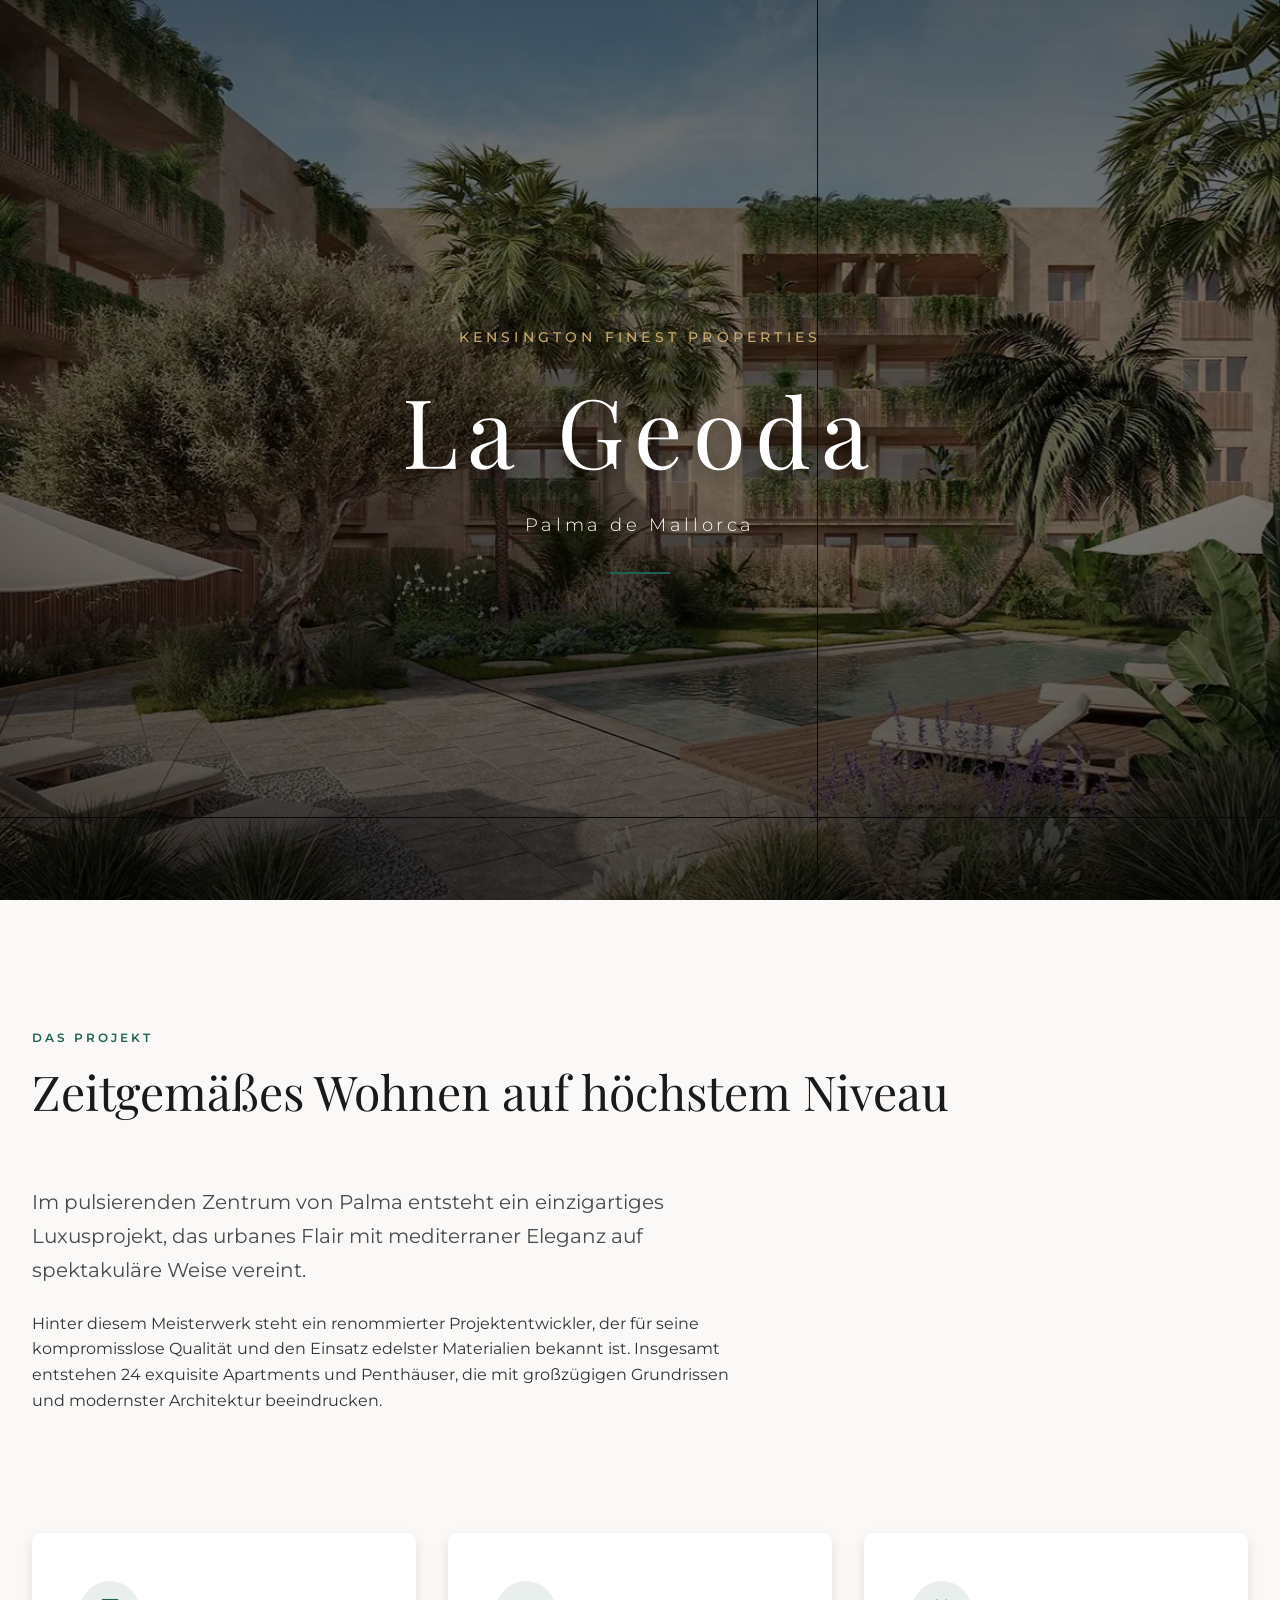
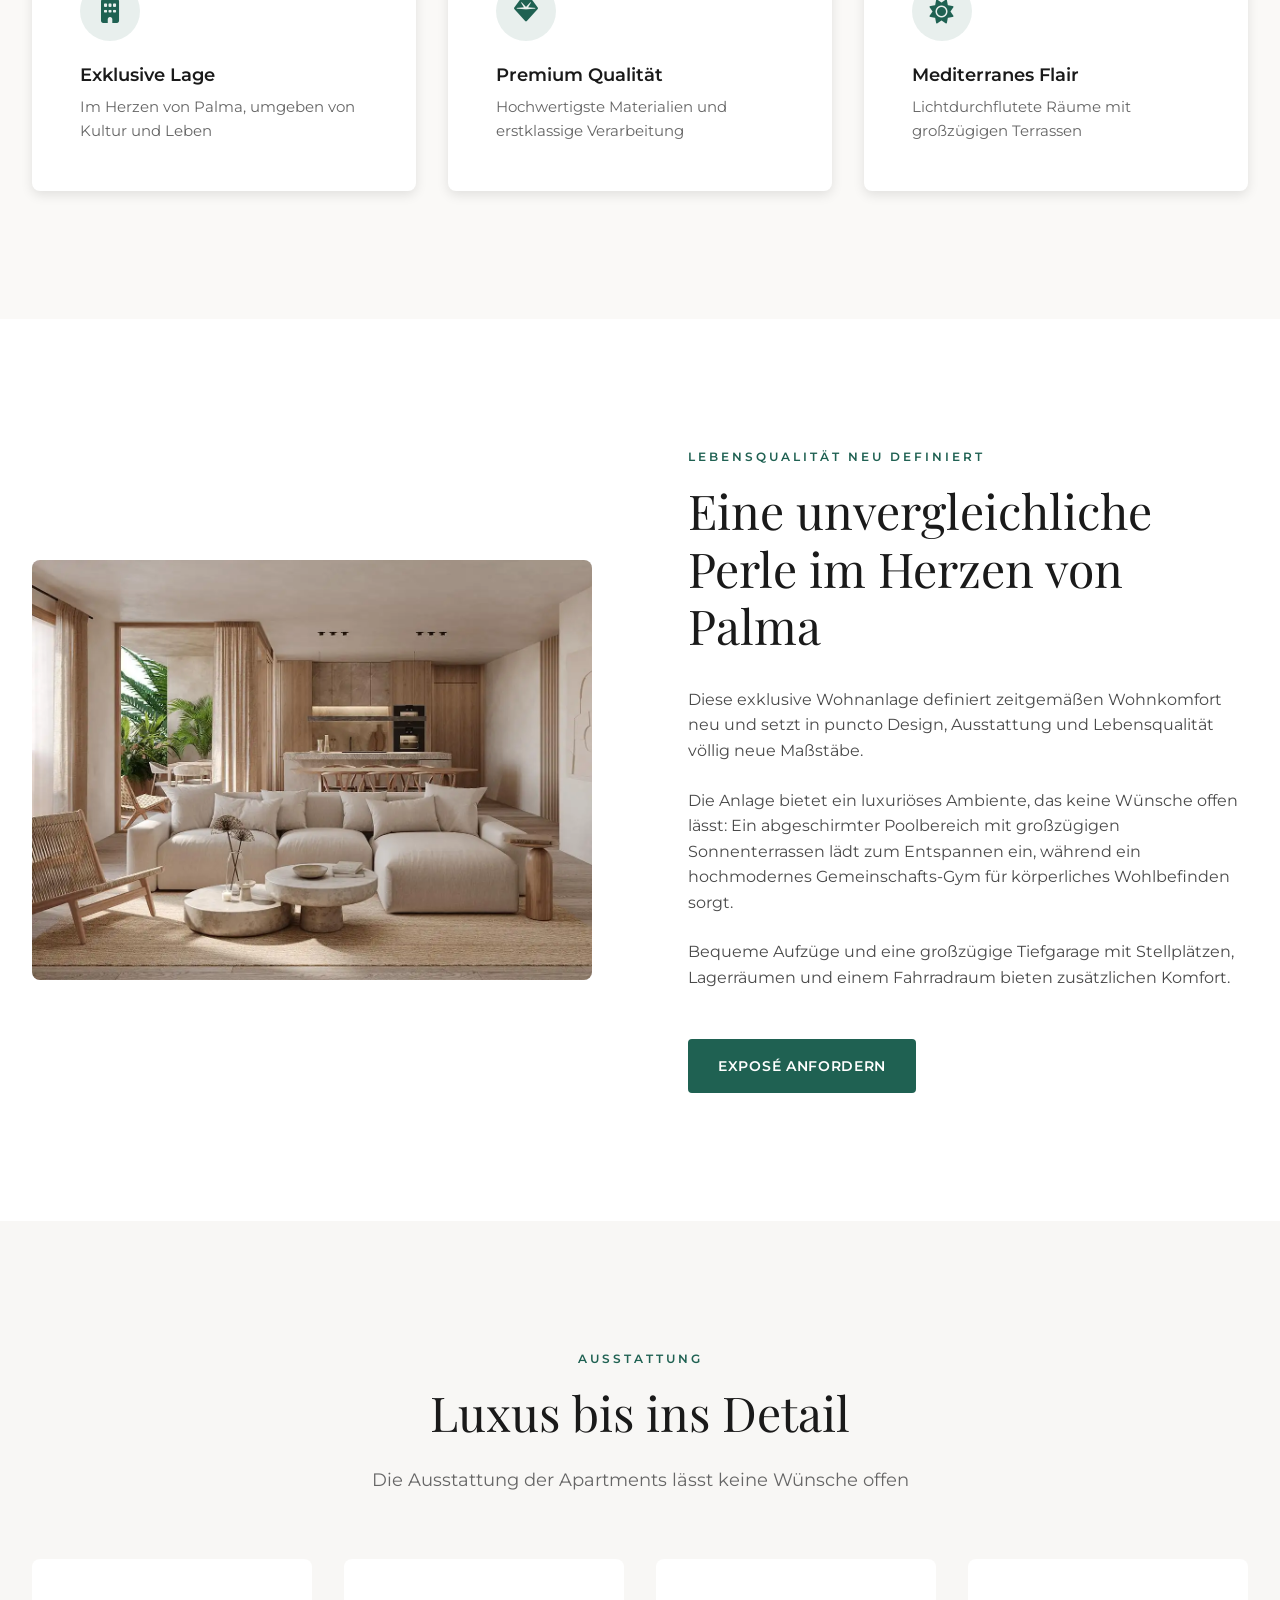
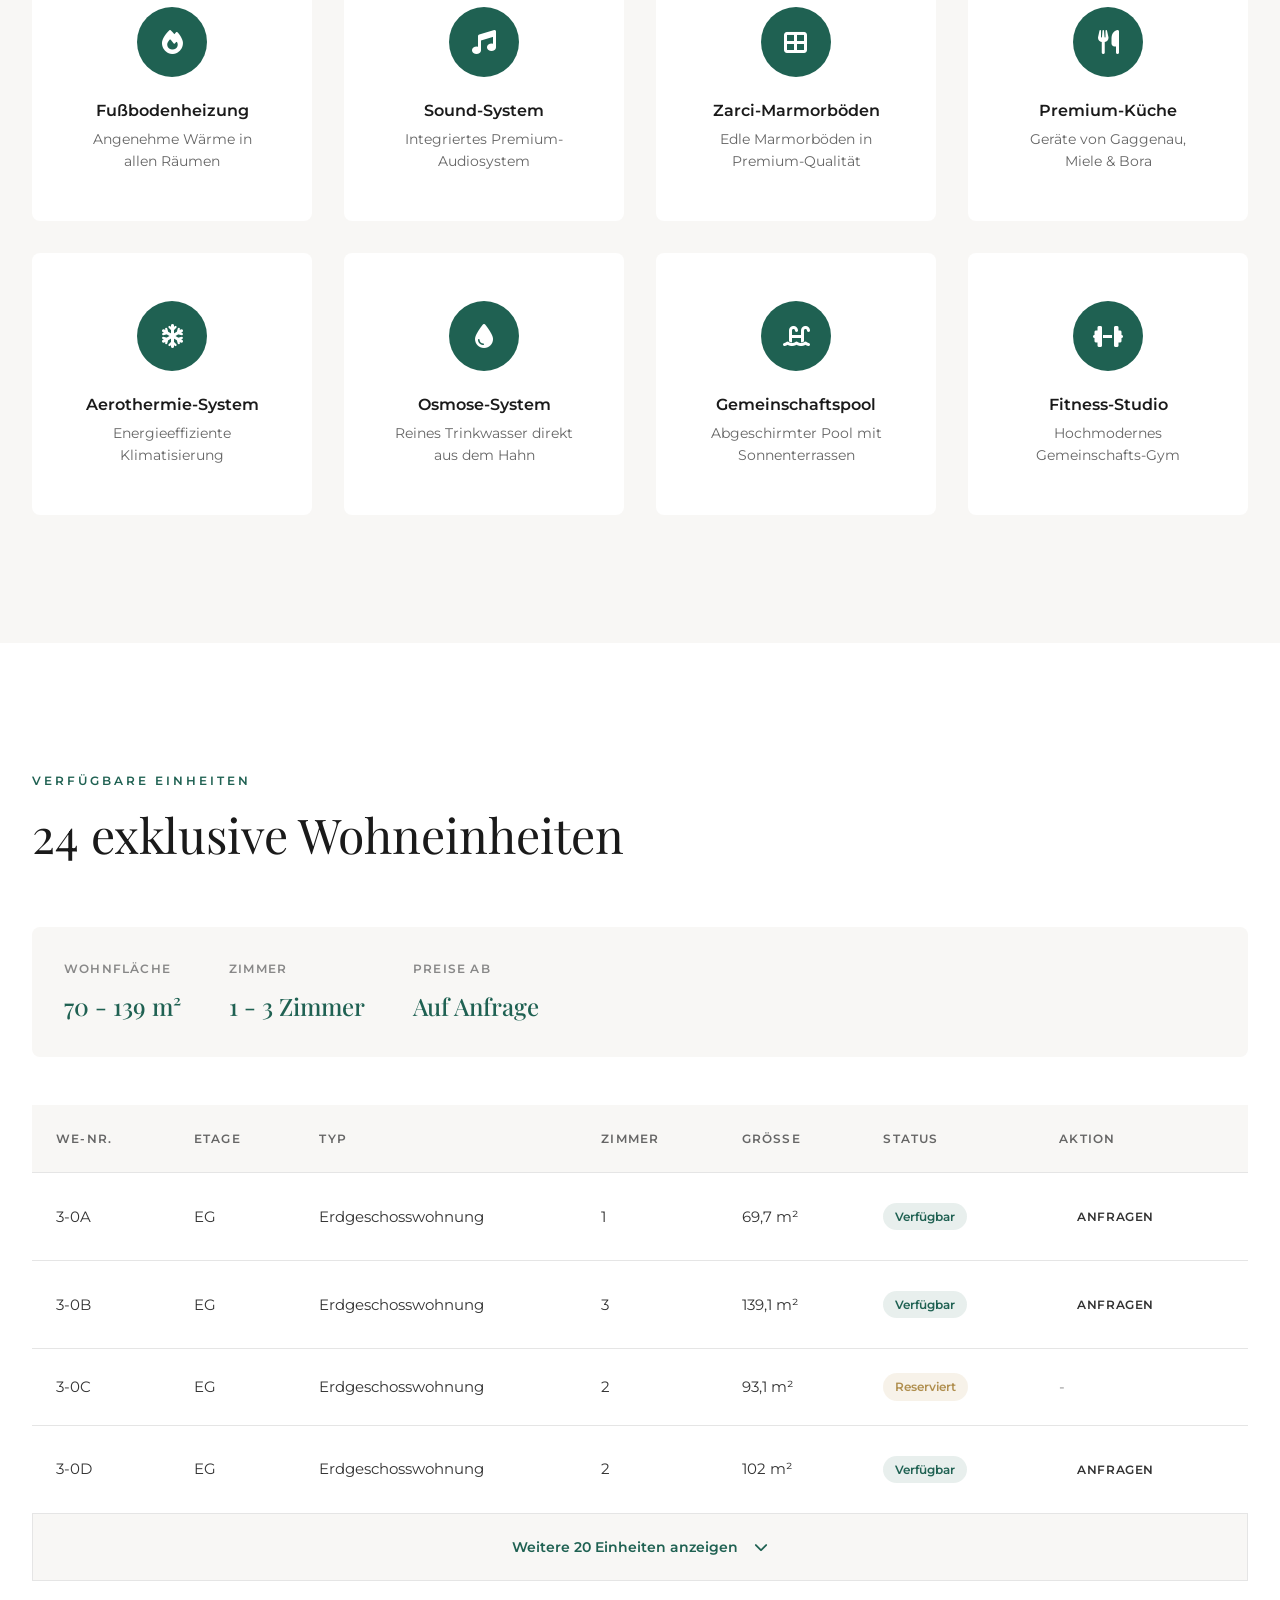
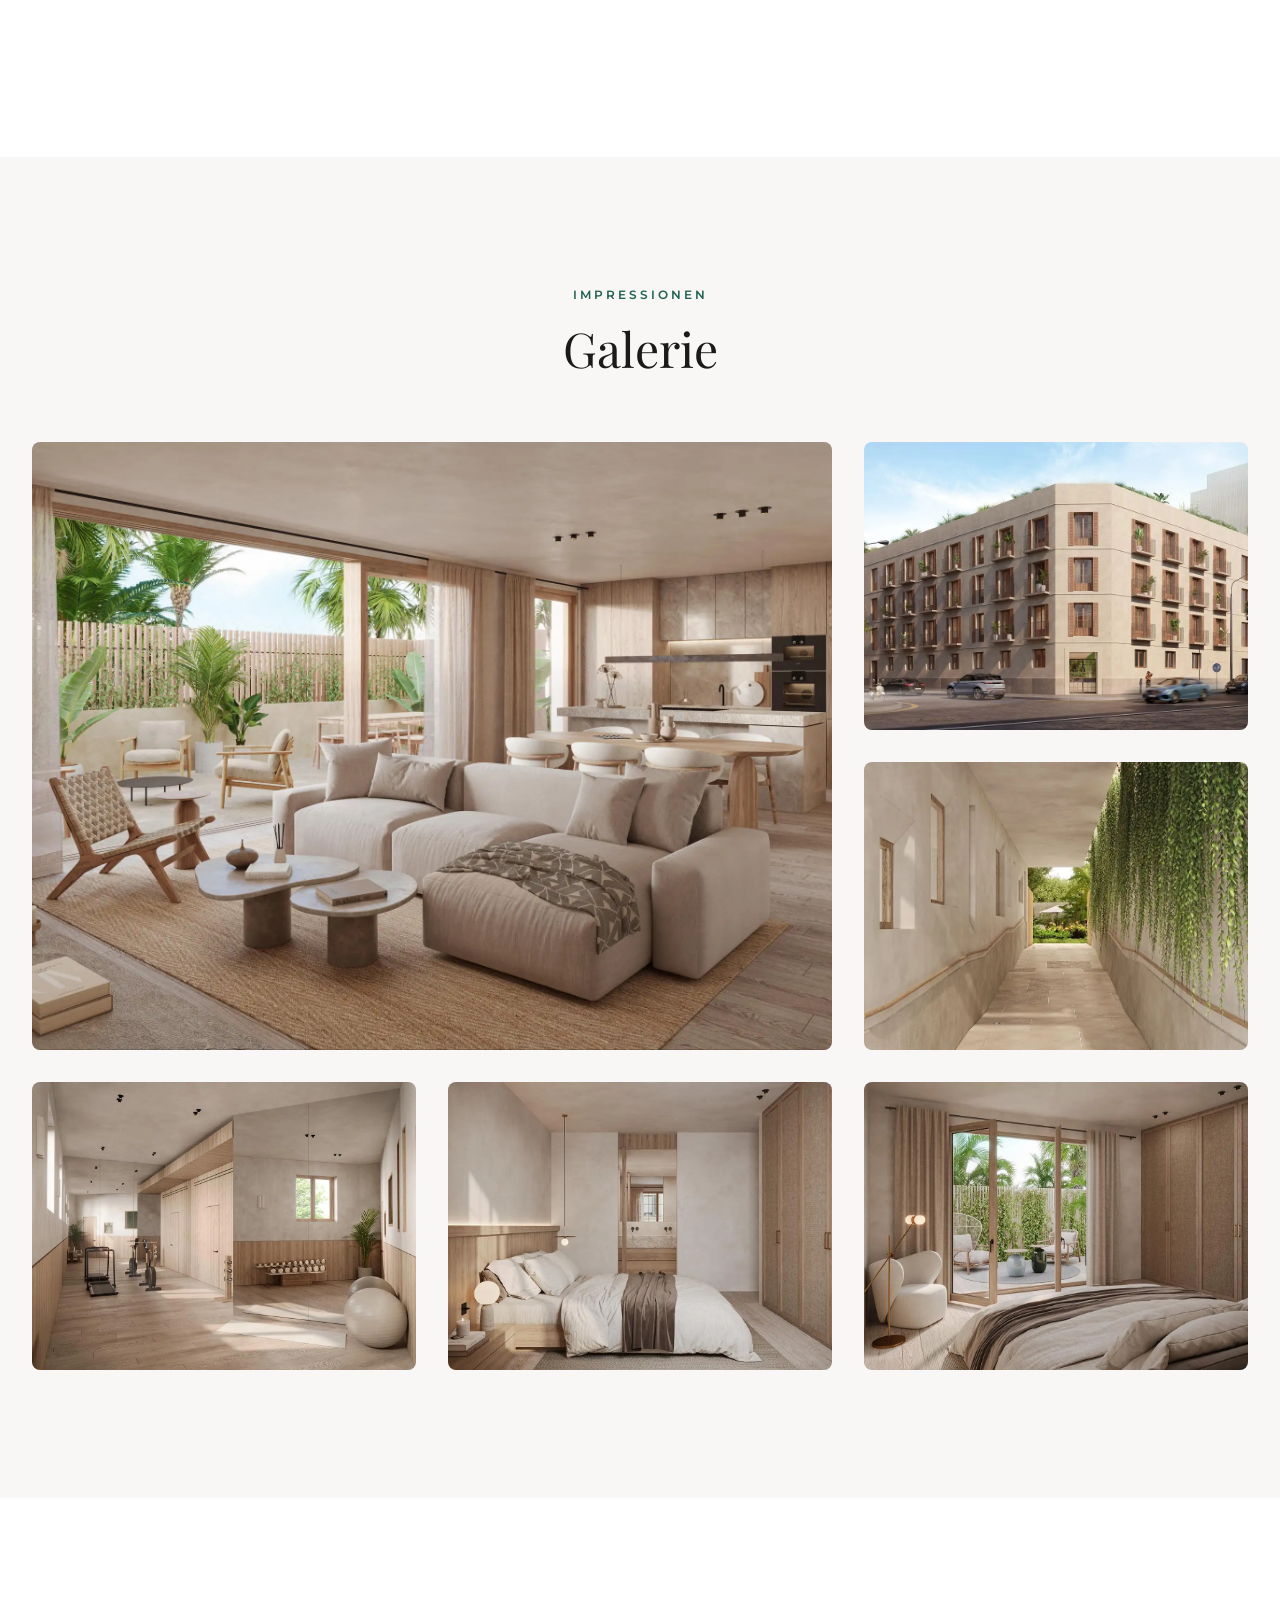
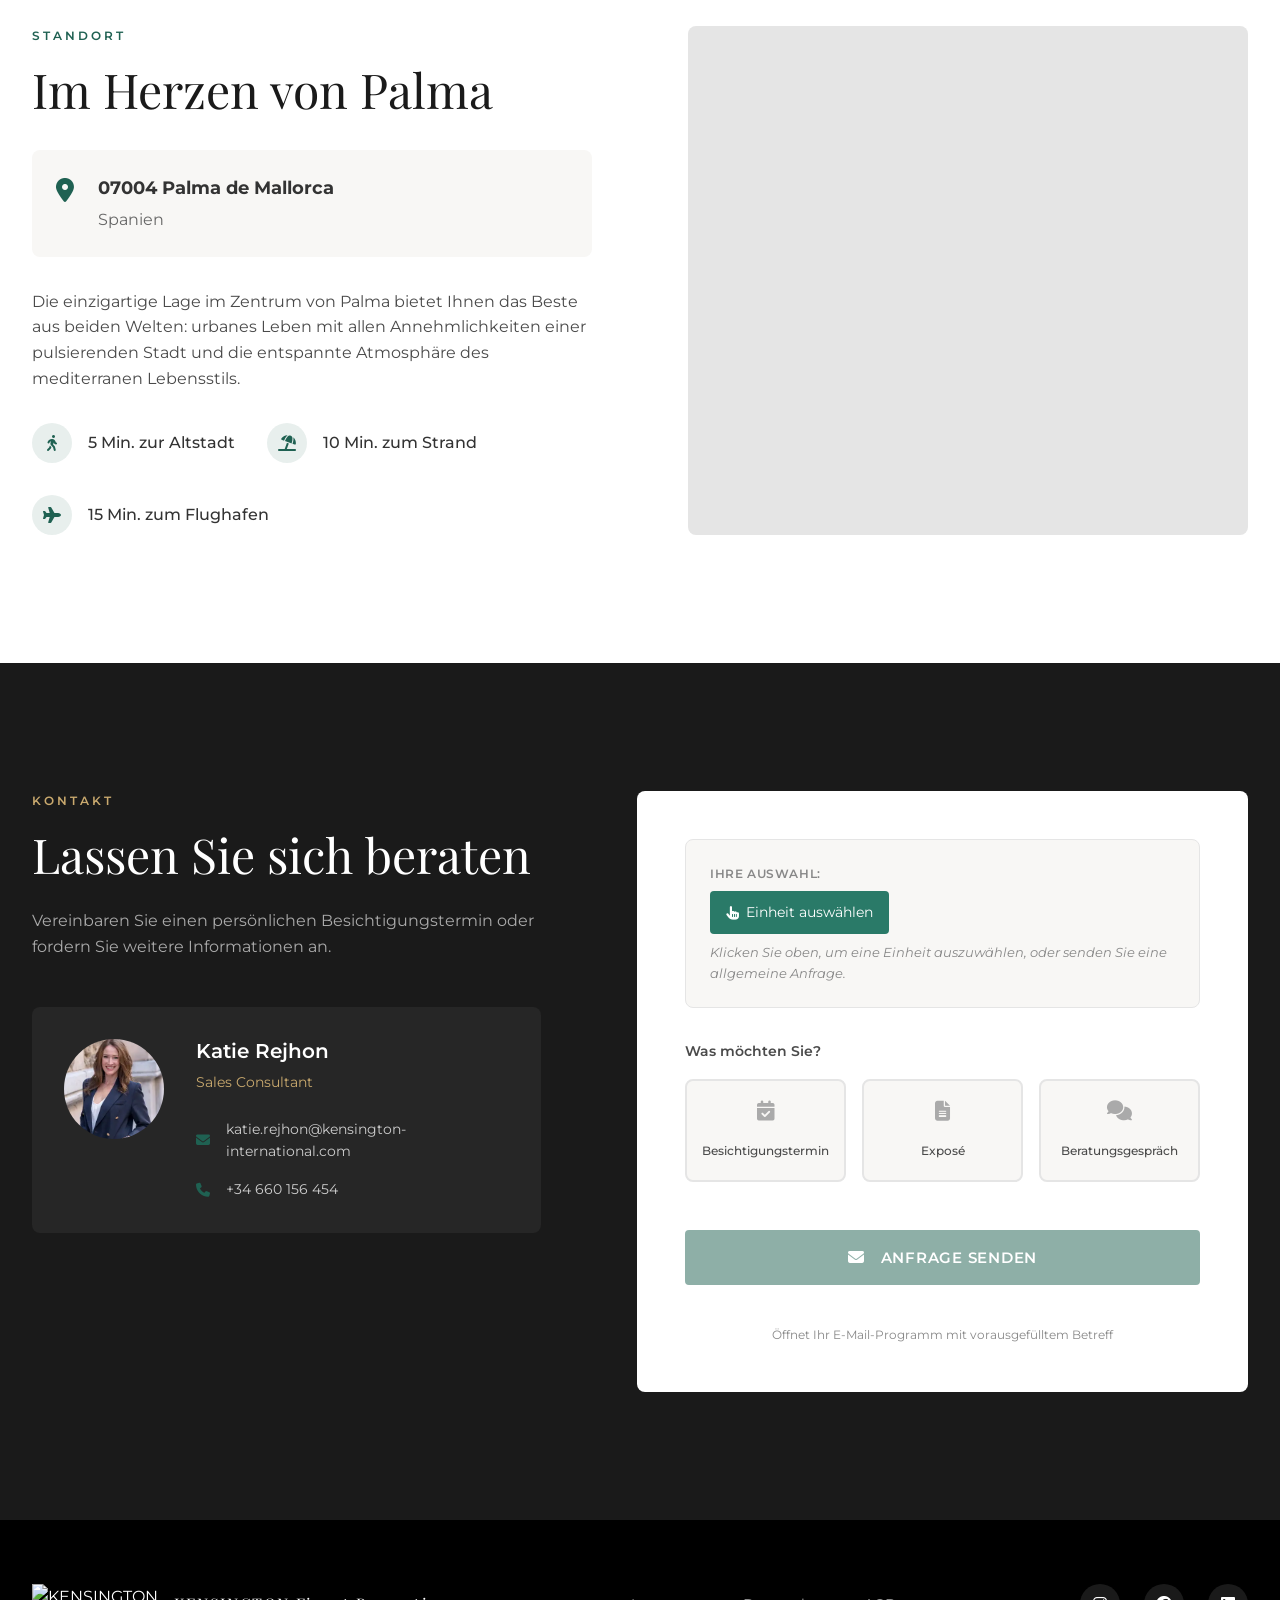
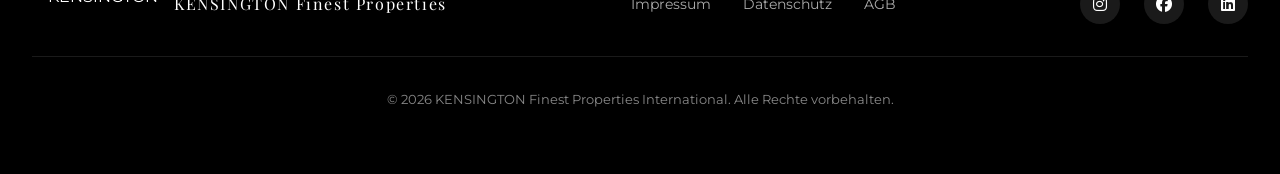
==== commit 843054d9: "Fix mobile hero layout for iPhone display - Add dynamic viewport height (100dvh) for splash screen a" ====
--- a/index.html
+++ b/index.html
@@ -118,14 +118,14 @@
                         <a href="#kontakt" class="btn btn-primary btn-large">Besichtigung anfragen</a>
                         <a href="#das-projekt" class="btn btn-outline btn-large">Mehr erfahren</a>
                     </div>
-                </div>
-            </div>
-        </div>
-        <div class="hero-scroll hero-animate" data-delay="8">
-            <a href="#das-projekt">
-                <span>Entdecken</span>
-                <i class="fas fa-chevron-down"></i>
-            </a>
+                    <div class="hero-scroll hero-animate" data-delay="8">
+                        <a href="#das-projekt">
+                            <span>Entdecken</span>
+                            <i class="fas fa-chevron-down"></i>
+                        </a>
+                    </div>
+                </div>
+            </div>
         </div>
     </section>
 
--- a/assets/css/style.css
+++ b/assets/css/style.css
@@ -150,6 +150,7 @@
     left: 0;
     width: 100%;
     height: 100vh;
+    height: 100dvh; /* Dynamic viewport height for mobile */
     z-index: 10000;
     display: flex;
     align-items: center;
@@ -531,7 +532,8 @@
 .hero {
     position: relative;
     height: 100vh;
-    min-height: 700px;
+    height: 100dvh; /* Dynamic viewport height for mobile */
+    min-height: 600px;
     display: flex;
     align-items: center;
     justify-content: center;
@@ -704,6 +706,7 @@
     z-index: 10;
     text-align: center;
     color: var(--color-white);
+    width: auto;
 }
 
 .hero-scroll a {
@@ -1822,21 +1825,154 @@
         padding: var(--space-3xl) 0;
     }
 
+    /* Hero Mobile Layout - Complete Restructure */
+    .hero {
+        height: auto;
+        min-height: 100vh;
+        min-height: 100dvh;
+        display: block;
+        padding: 0;
+        overflow: visible;
+    }
+
+    .hero-content {
+        position: relative;
+        z-index: 10;
+        min-height: 100vh;
+        min-height: 100dvh;
+        display: flex;
+        flex-direction: column;
+        justify-content: center;
+        align-items: center;
+        padding: calc(80px + var(--space-md)) var(--space-md) var(--space-3xl);
+        box-sizing: border-box;
+    }
+
+    .hero-content .container {
+        width: 100%;
+        padding: 0;
+    }
+
+    .hero-text {
+        width: 100%;
+        display: flex;
+        flex-direction: column;
+        align-items: center;
+        text-align: center;
+    }
+
+    .hero-pretitle {
+        font-size: 0.625rem;
+        letter-spacing: 0.2em;
+    }
+
+    .hero-brand-title {
+        font-size: clamp(2.5rem, 14vw, 4rem);
+        margin-bottom: 0;
+    }
+
+    .hero-location {
+        font-size: 0.9375rem;
+        letter-spacing: 0.15em;
+        margin-bottom: var(--space-md);
+    }
+
+    .hero-divider {
+        width: 50px;
+        margin-bottom: var(--space-md);
+    }
+
+    .hero-subtitle {
+        font-size: 0.875rem;
+        margin-bottom: var(--space-lg);
+        line-height: 1.6;
+        padding: 0 var(--space-xs);
+    }
+
     .hero-stats {
-        gap: var(--space-lg);
+        display: grid;
+        grid-template-columns: repeat(2, 1fr);
+        gap: var(--space-md);
+        padding: var(--space-md);
+        margin-bottom: var(--space-lg);
+        width: 100%;
+        border-top: 1px solid rgba(255, 255, 255, 0.2);
+        border-bottom: 1px solid rgba(255, 255, 255, 0.2);
+    }
+
+    .stat {
+        text-align: center;
+        padding: var(--space-xs) 0;
     }
 
     .stat-number {
-        font-size: 2rem;
+        font-size: 1.75rem;
+    }
+
+    .stat-label {
+        font-size: 0.6875rem;
+        letter-spacing: 0.1em;
     }
 
     .hero-cta {
         flex-direction: column;
         width: 100%;
+        gap: var(--space-sm);
     }
 
     .hero-cta .btn {
         width: 100%;
+        padding: 0.875rem 1.5rem;
+        font-size: 0.8125rem;
+    }
+
+    /* Hero scroll button - now inside .hero-text */
+    .hero-scroll {
+        position: static;
+        transform: none;
+        left: auto;
+        bottom: auto;
+        margin-top: var(--space-xl);
+        width: 100%;
+    }
+
+    .hero-scroll a {
+        justify-content: center;
+        opacity: 0.8;
+    }
+}
+
+/* Extra small devices (iPhone SE, etc.) */
+@media (max-width: 375px) {
+    .hero-content {
+        padding-top: calc(70px + var(--space-sm));
+        padding-bottom: var(--space-2xl);
+    }
+
+    .hero-brand-title {
+        font-size: 2.25rem;
+    }
+
+    .hero-subtitle {
+        font-size: 0.8125rem;
+    }
+
+    .hero-stats {
+        gap: var(--space-sm);
+        padding: var(--space-sm);
+    }
+
+    .stat-number {
+        font-size: 1.5rem;
+    }
+
+    .stat-label {
+        font-size: 0.625rem;
+    }
+
+    .hero-cta .btn {
+        padding: 0.75rem 1.25rem;
+        font-size: 0.75rem;
     }
 }
 
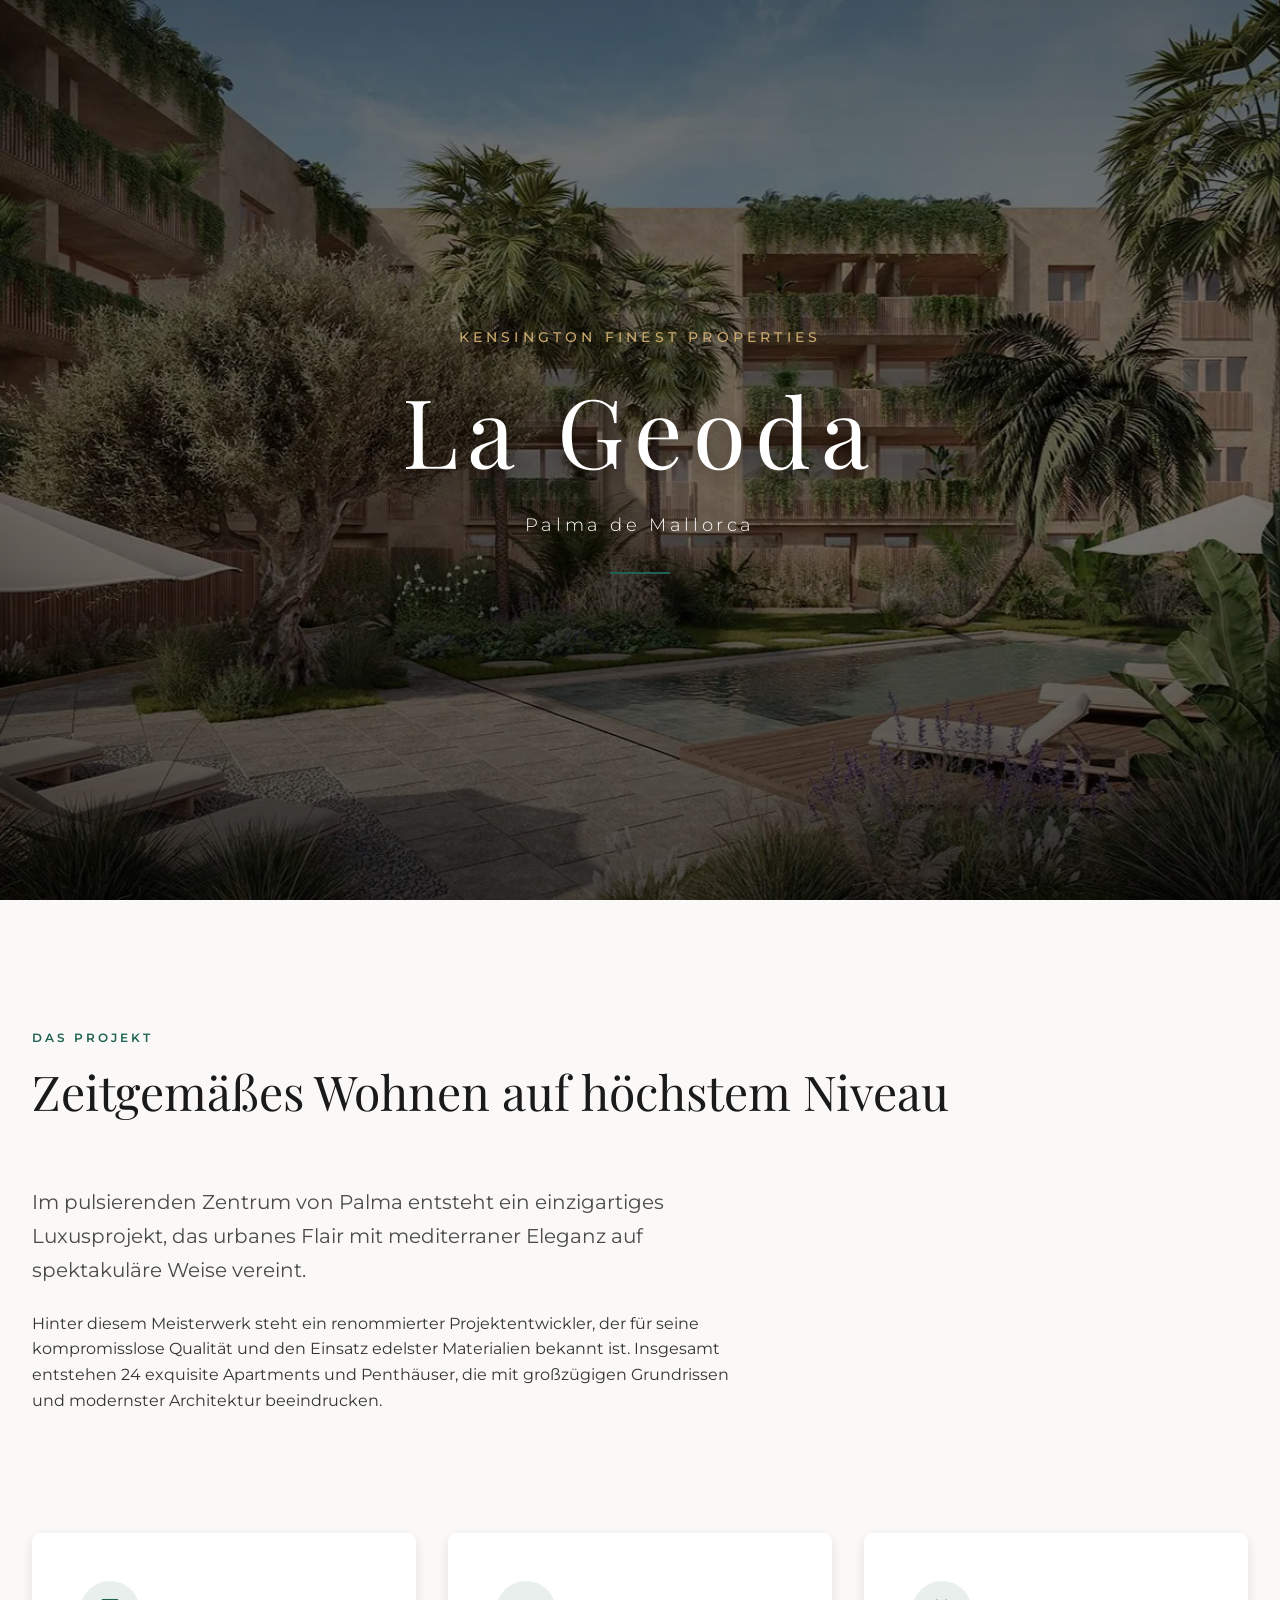
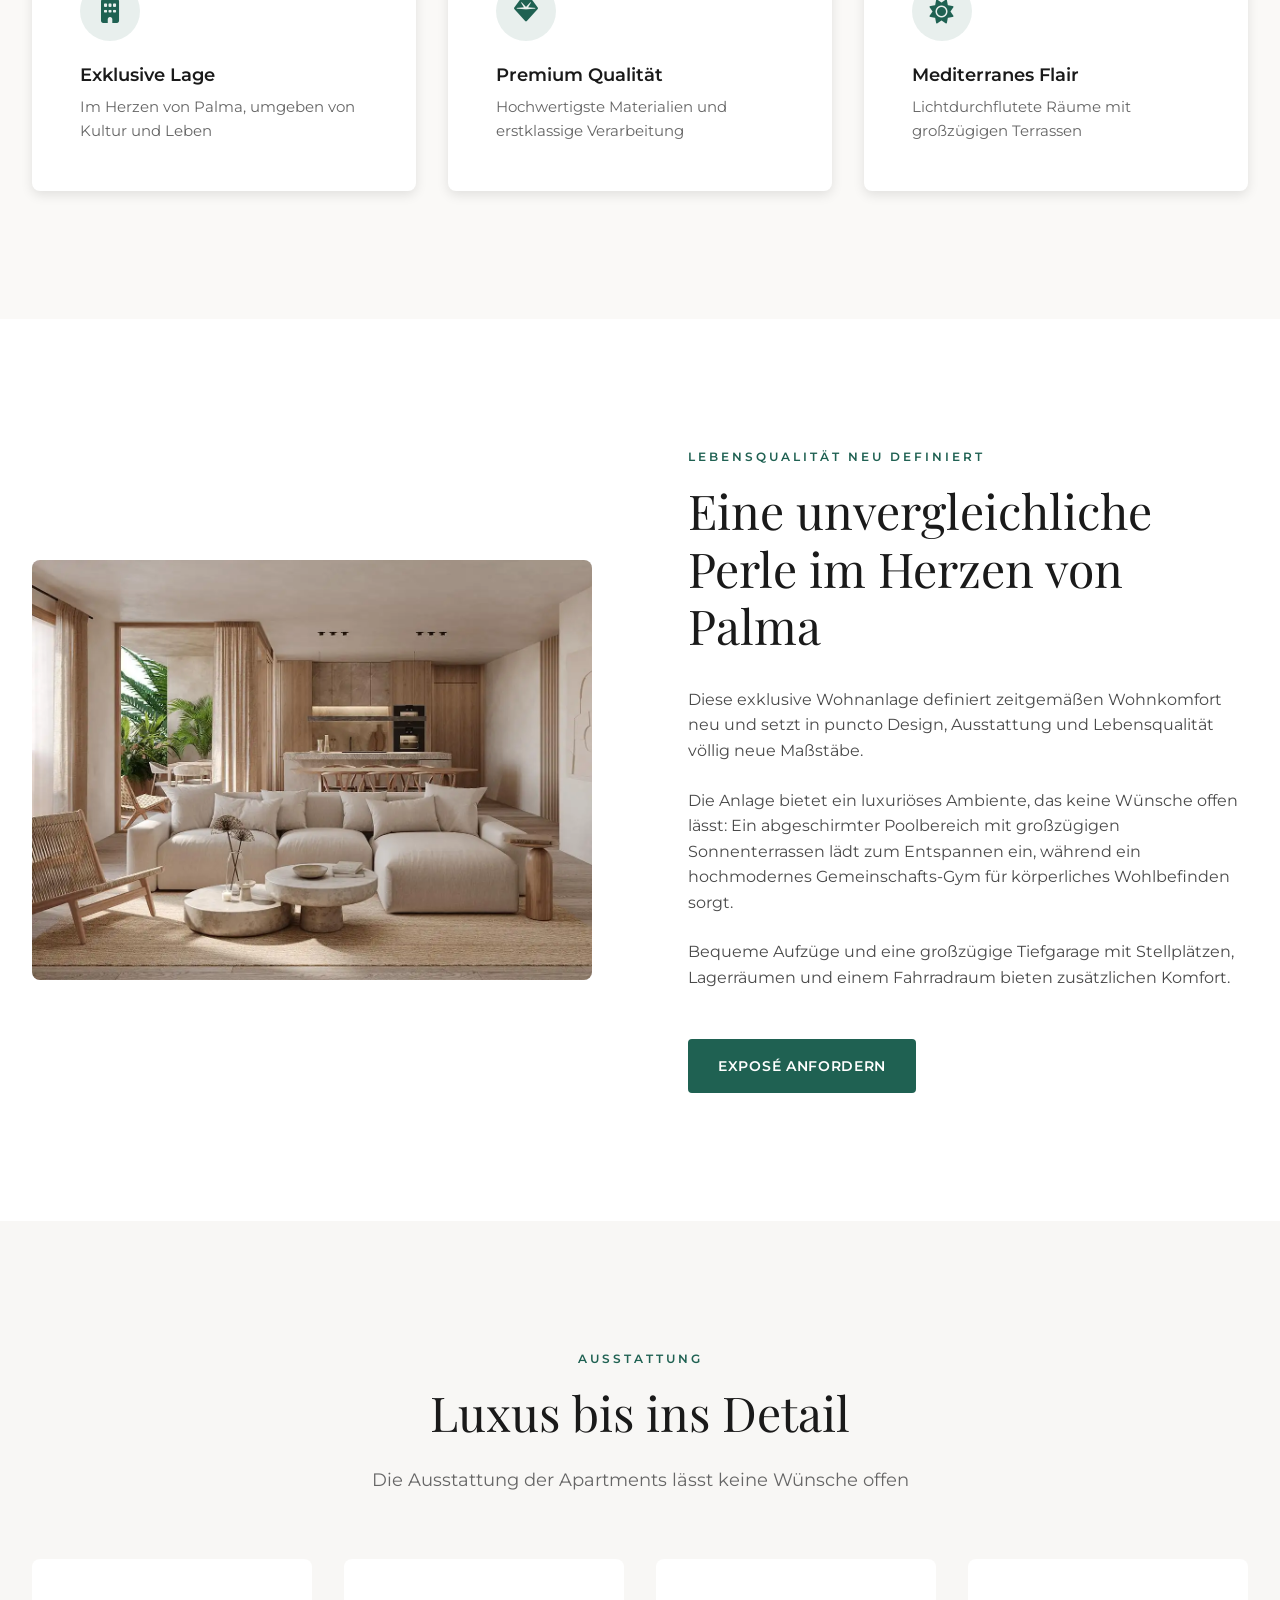
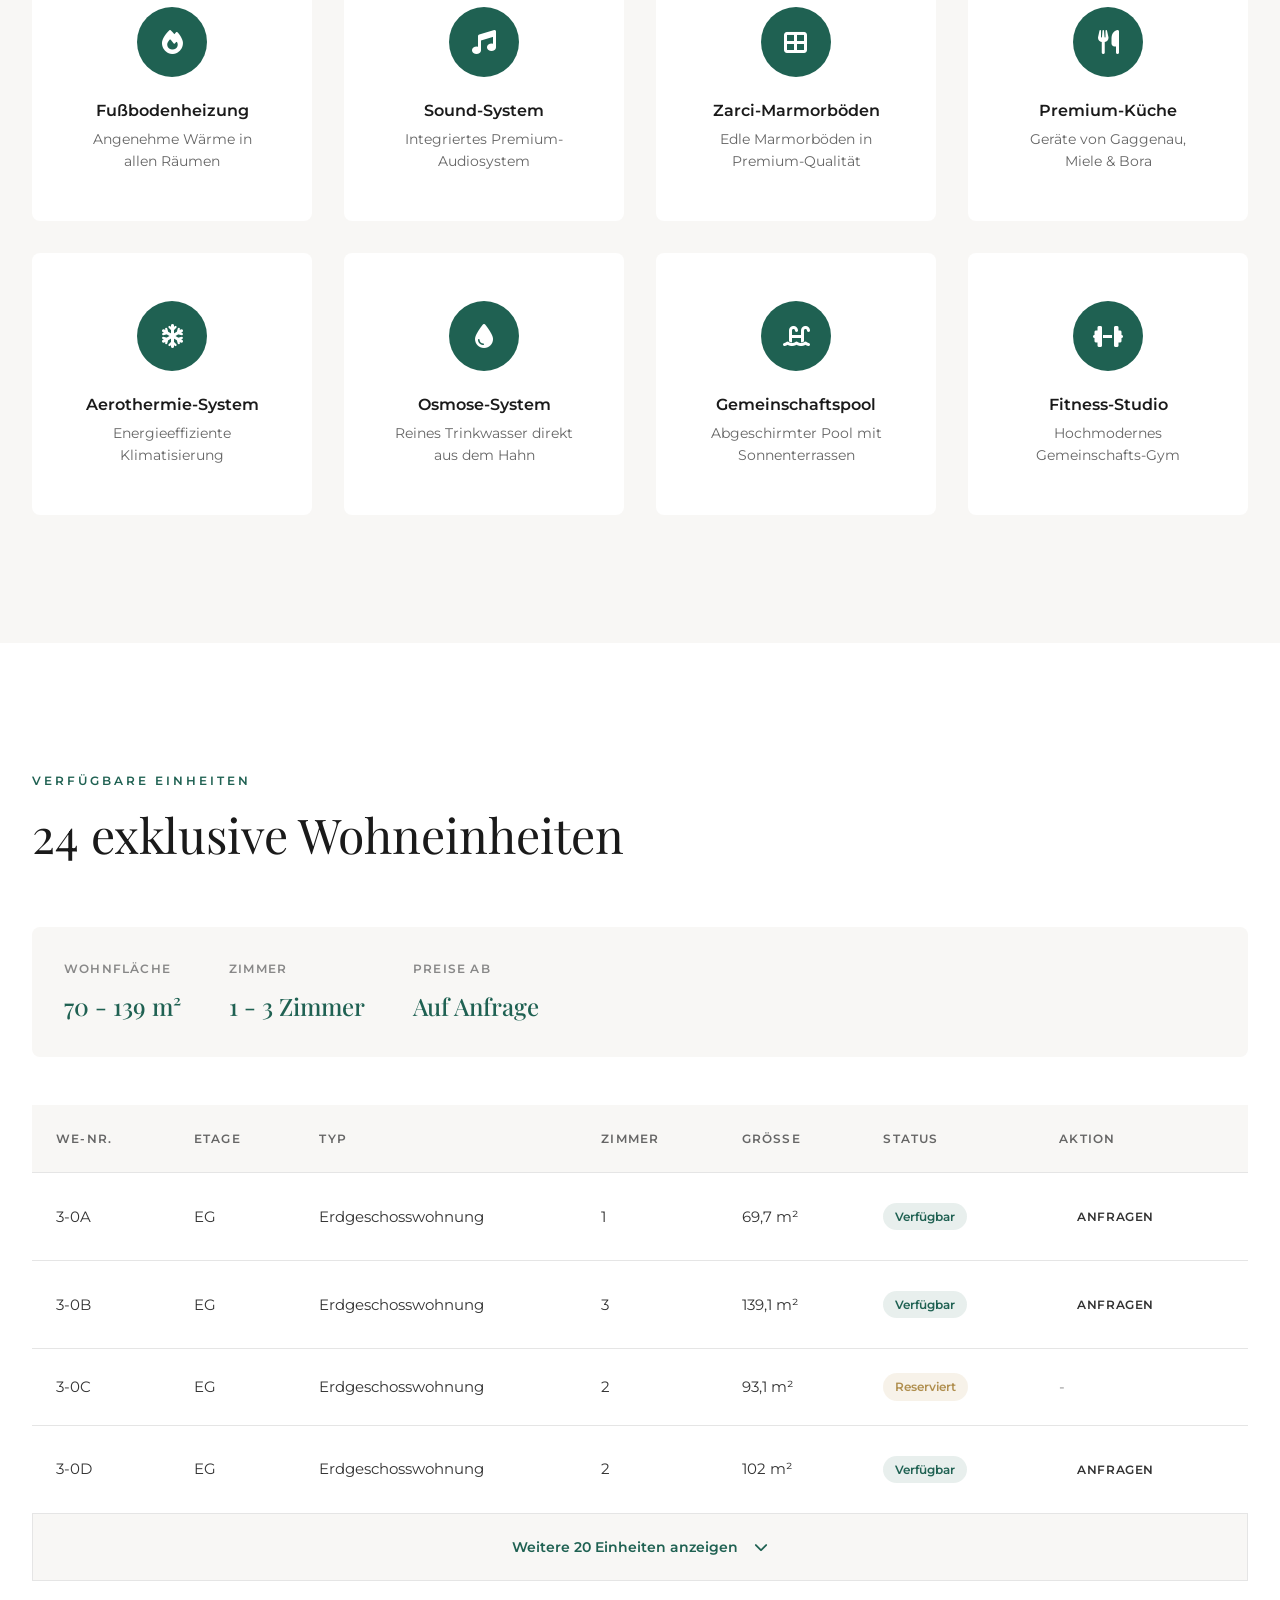
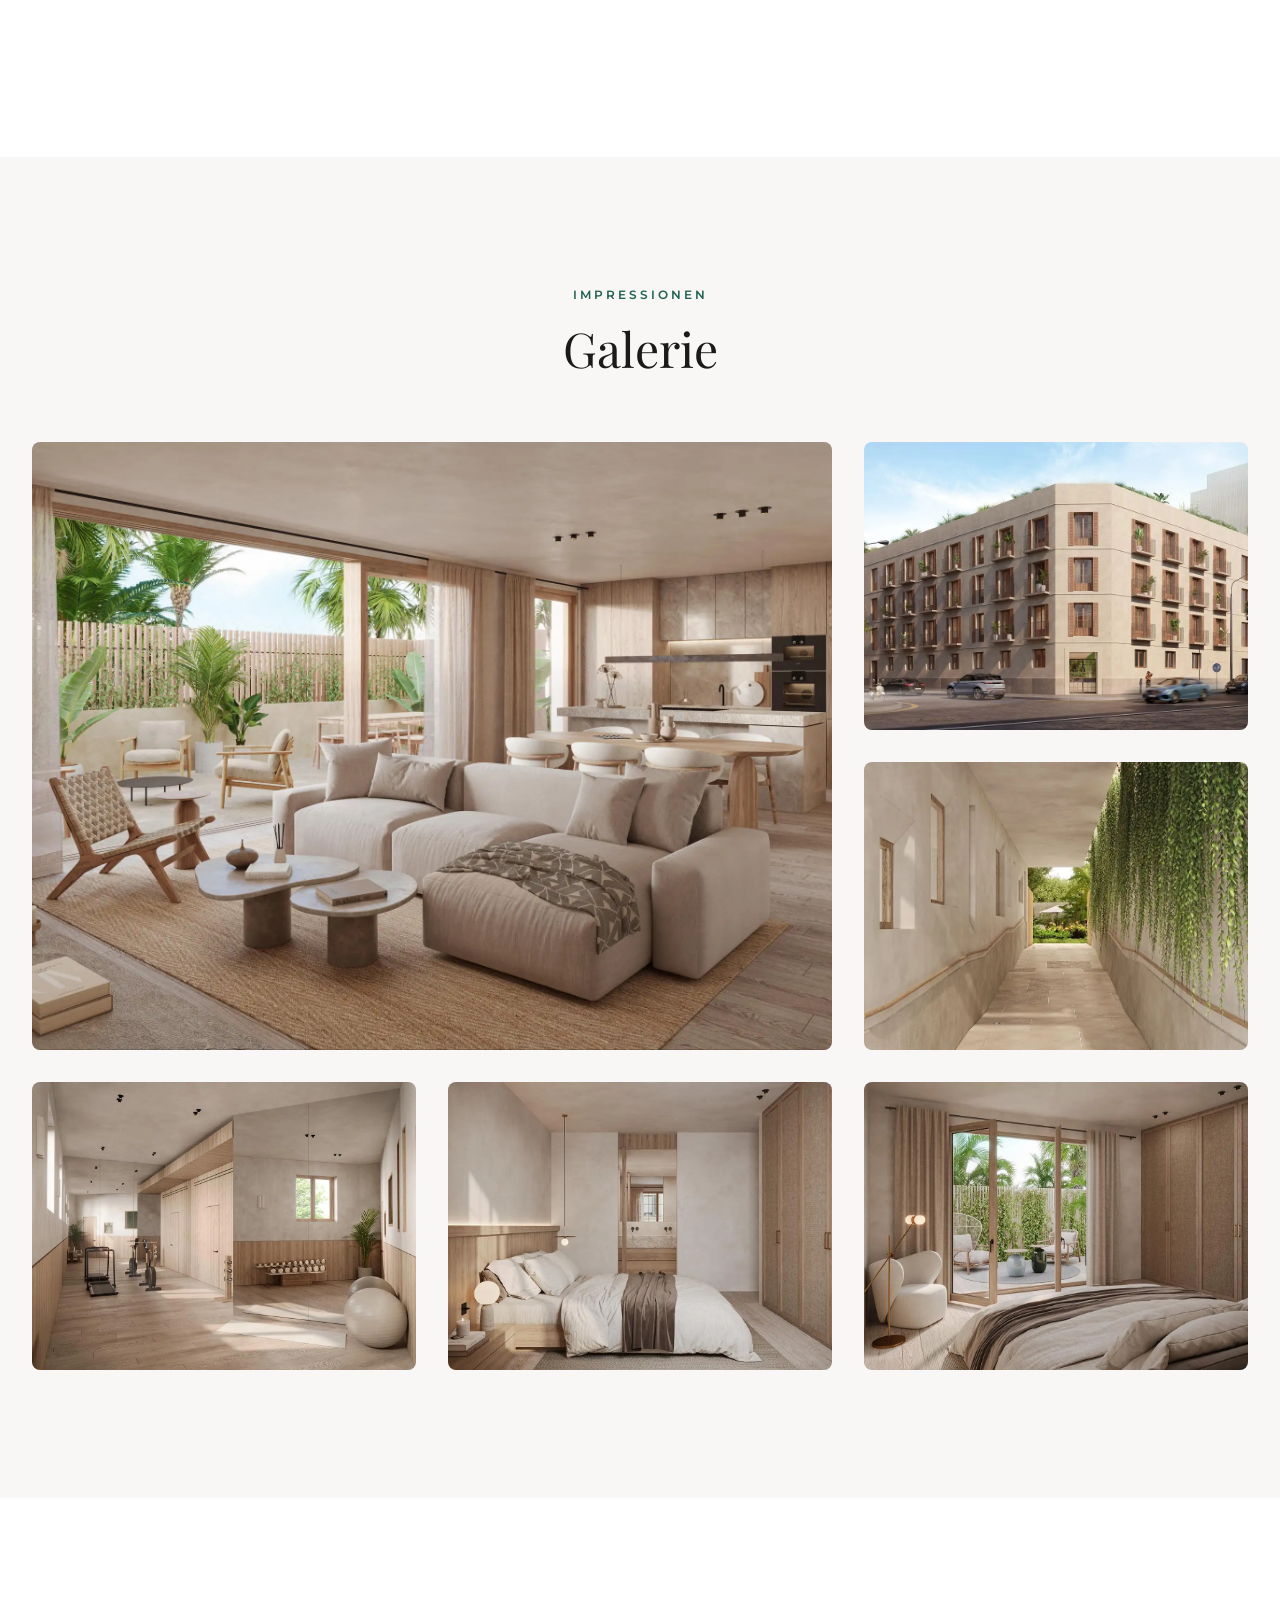
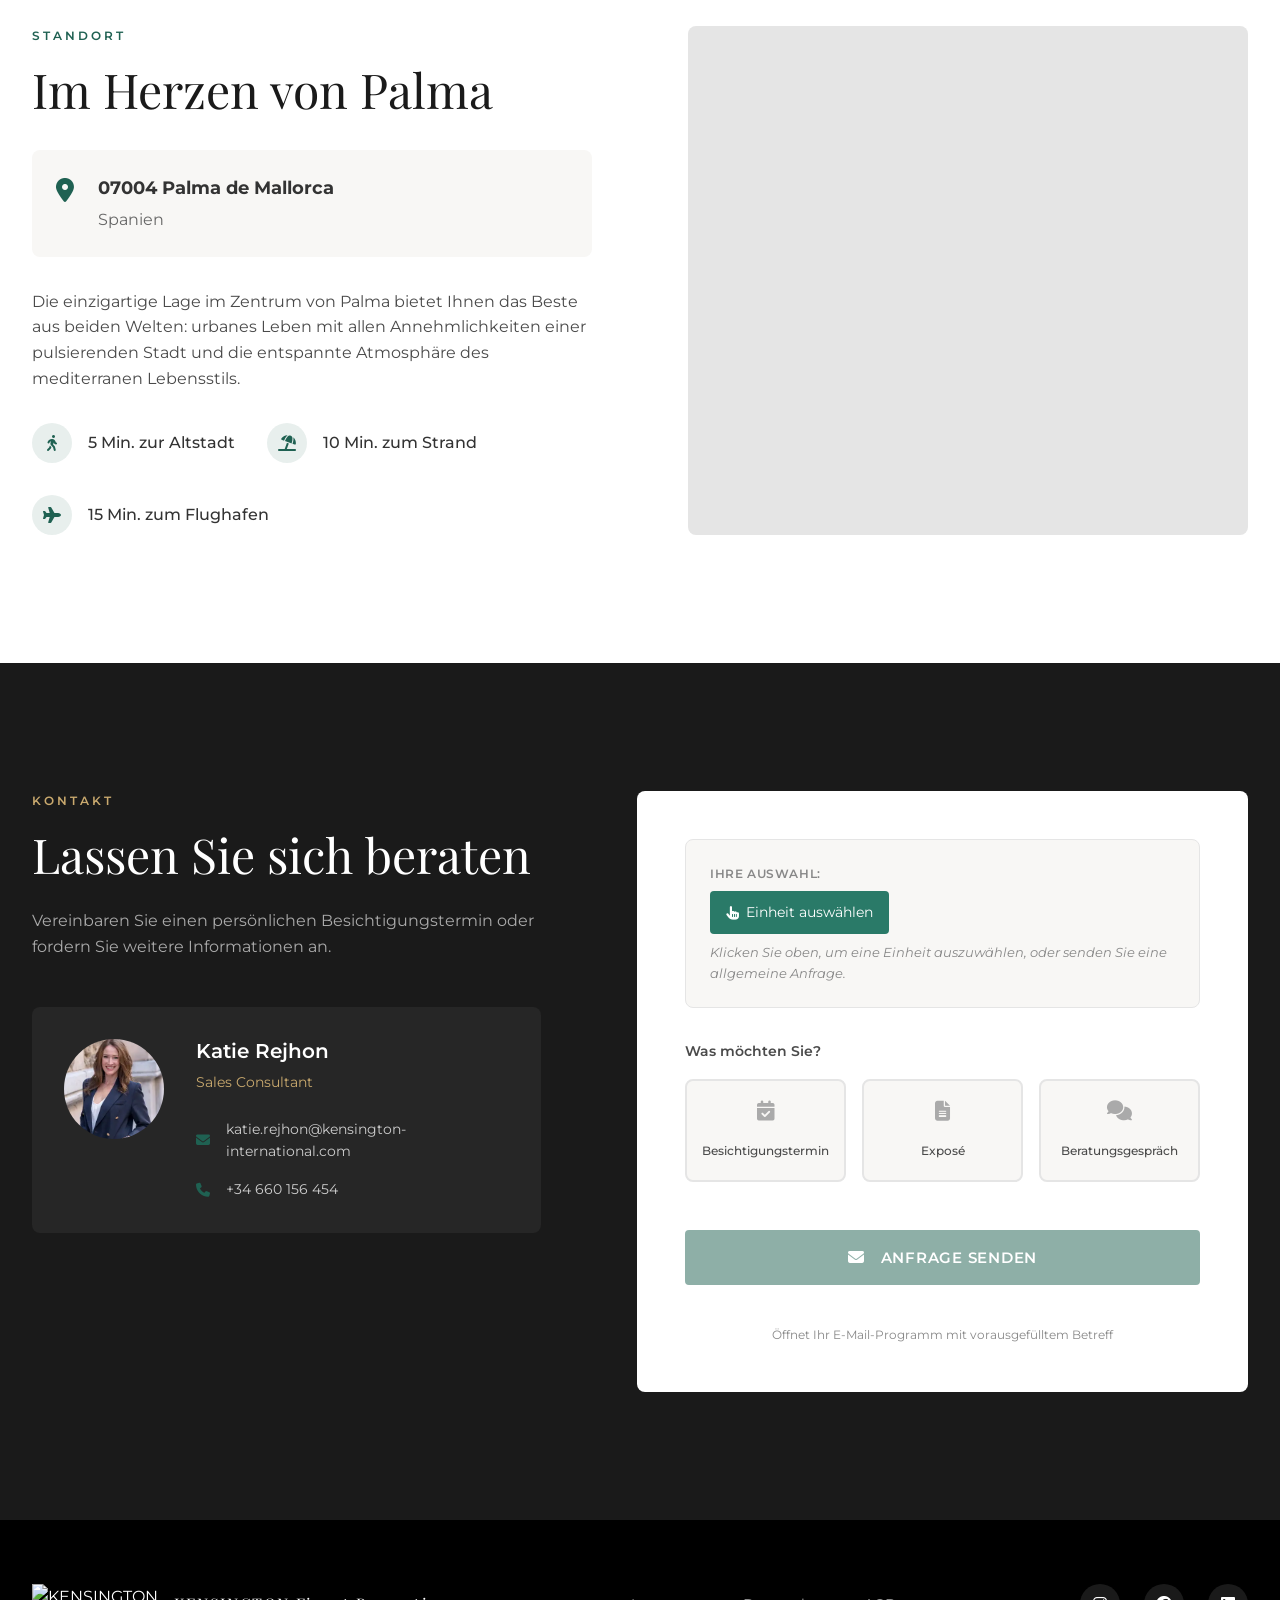
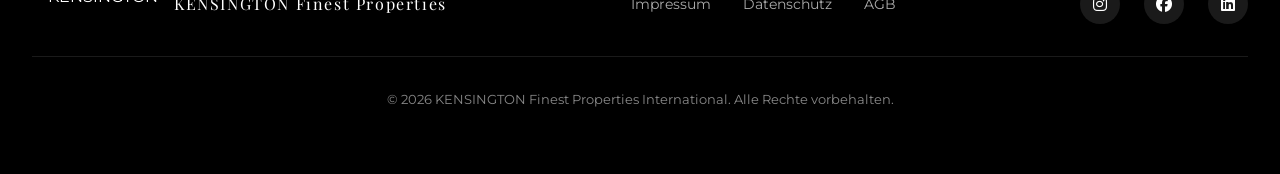
==== commit 7c6360b2: "Fix hero-scroll position for desktop and mobile - Move hero-scroll back outside hero-content in HTML" ====
--- a/index.html
+++ b/index.html
@@ -118,14 +118,14 @@
                         <a href="#kontakt" class="btn btn-primary btn-large">Besichtigung anfragen</a>
                         <a href="#das-projekt" class="btn btn-outline btn-large">Mehr erfahren</a>
                     </div>
-                    <div class="hero-scroll hero-animate" data-delay="8">
-                        <a href="#das-projekt">
-                            <span>Entdecken</span>
-                            <i class="fas fa-chevron-down"></i>
-                        </a>
-                    </div>
-                </div>
-            </div>
+                </div>
+            </div>
+        </div>
+        <div class="hero-scroll hero-animate" data-delay="8">
+            <a href="#das-projekt">
+                <span>Entdecken</span>
+                <i class="fas fa-chevron-down"></i>
+            </a>
         </div>
     </section>
 
--- a/assets/css/style.css
+++ b/assets/css/style.css
@@ -1830,21 +1830,32 @@
         height: auto;
         min-height: 100vh;
         min-height: 100dvh;
-        display: block;
+        display: flex;
+        flex-direction: column;
         padding: 0;
-        overflow: visible;
+        overflow: hidden;
+        position: relative;
+    }
+
+    .hero-media {
+        position: absolute;
+        top: 0;
+        left: 0;
+        width: 100%;
+        height: 100%;
+        min-height: 100vh;
+        min-height: 100dvh;
     }
 
     .hero-content {
         position: relative;
         z-index: 10;
-        min-height: 100vh;
-        min-height: 100dvh;
+        flex: 1;
         display: flex;
         flex-direction: column;
         justify-content: center;
         align-items: center;
-        padding: calc(80px + var(--space-md)) var(--space-md) var(--space-3xl);
+        padding: calc(80px + var(--space-md)) var(--space-md) var(--space-lg);
         box-sizing: border-box;
     }
 
@@ -1926,14 +1937,15 @@
         font-size: 0.8125rem;
     }
 
-    /* Hero scroll button - now inside .hero-text */
+    /* Hero scroll button - in flex flow on mobile */
     .hero-scroll {
         position: static;
         transform: none;
         left: auto;
         bottom: auto;
-        margin-top: var(--space-xl);
         width: 100%;
+        padding: var(--space-lg) 0 var(--space-xl);
+        z-index: 10;
     }
 
     .hero-scroll a {
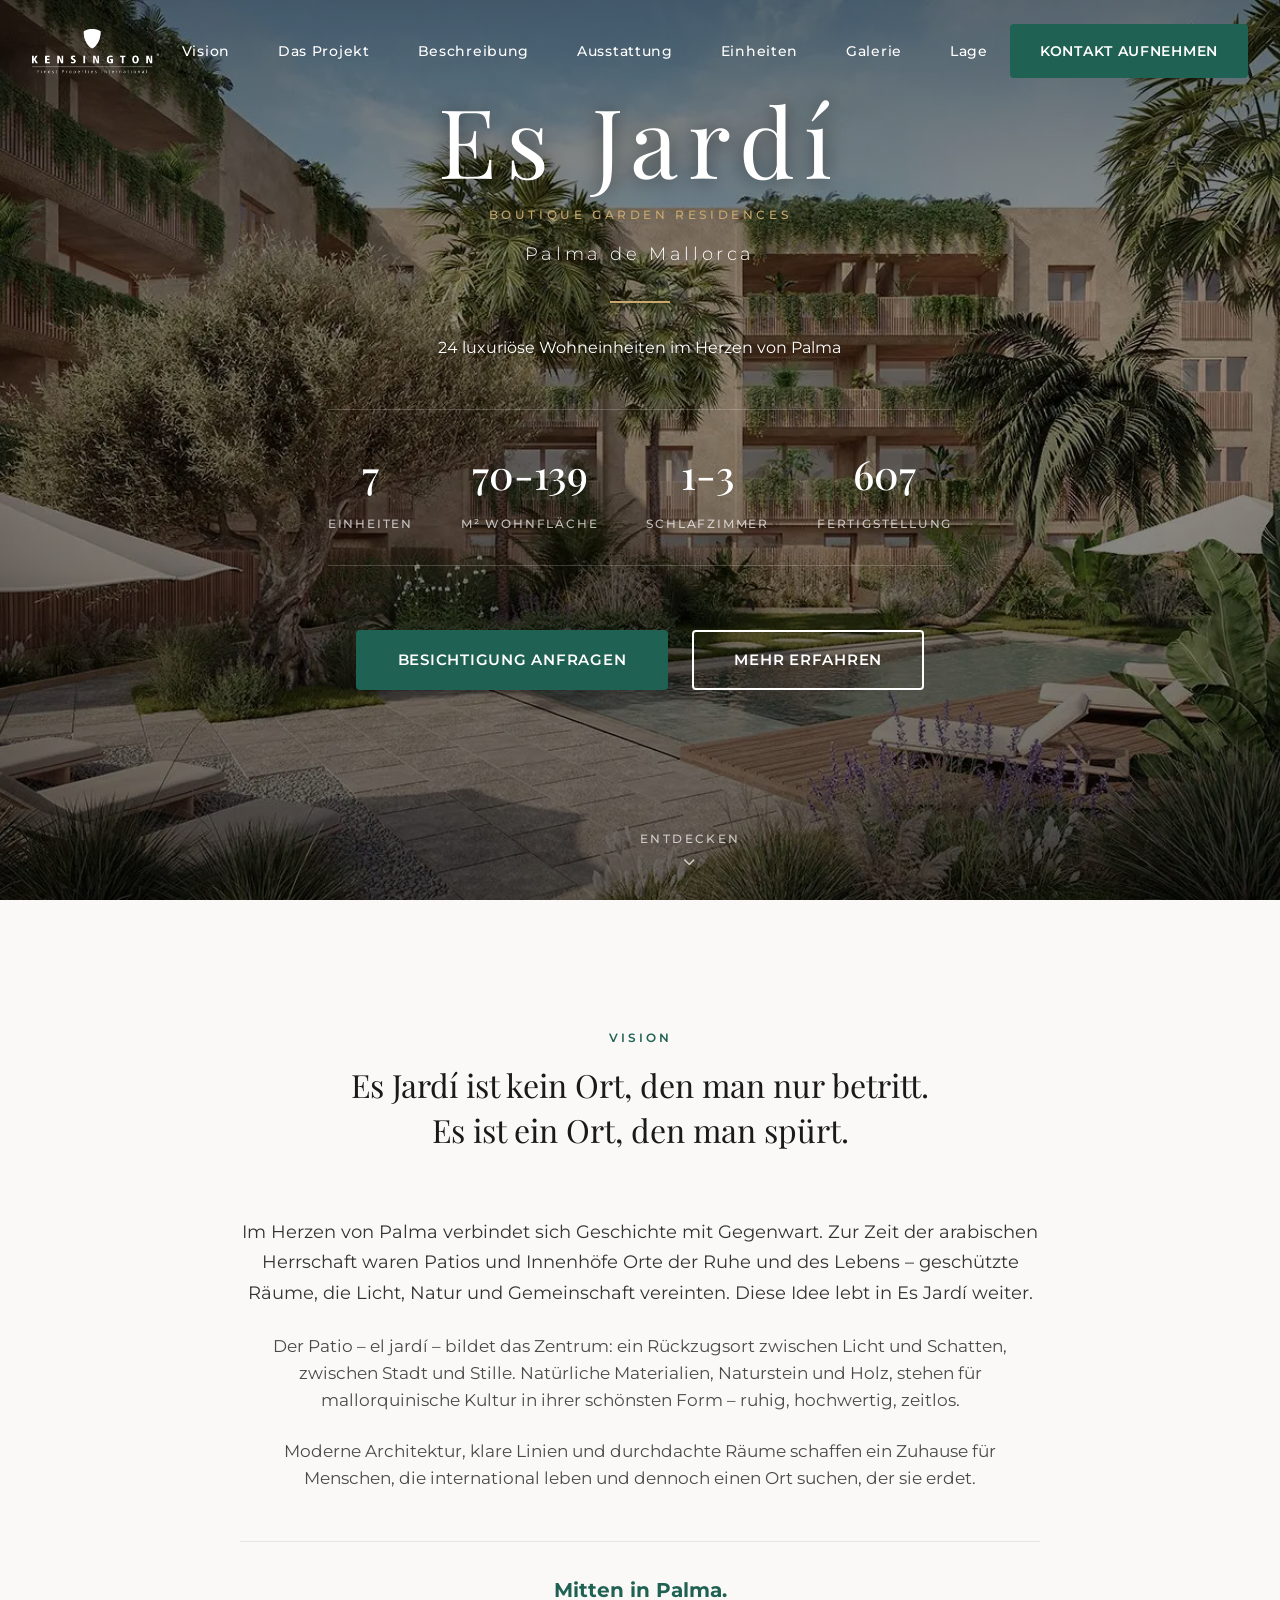
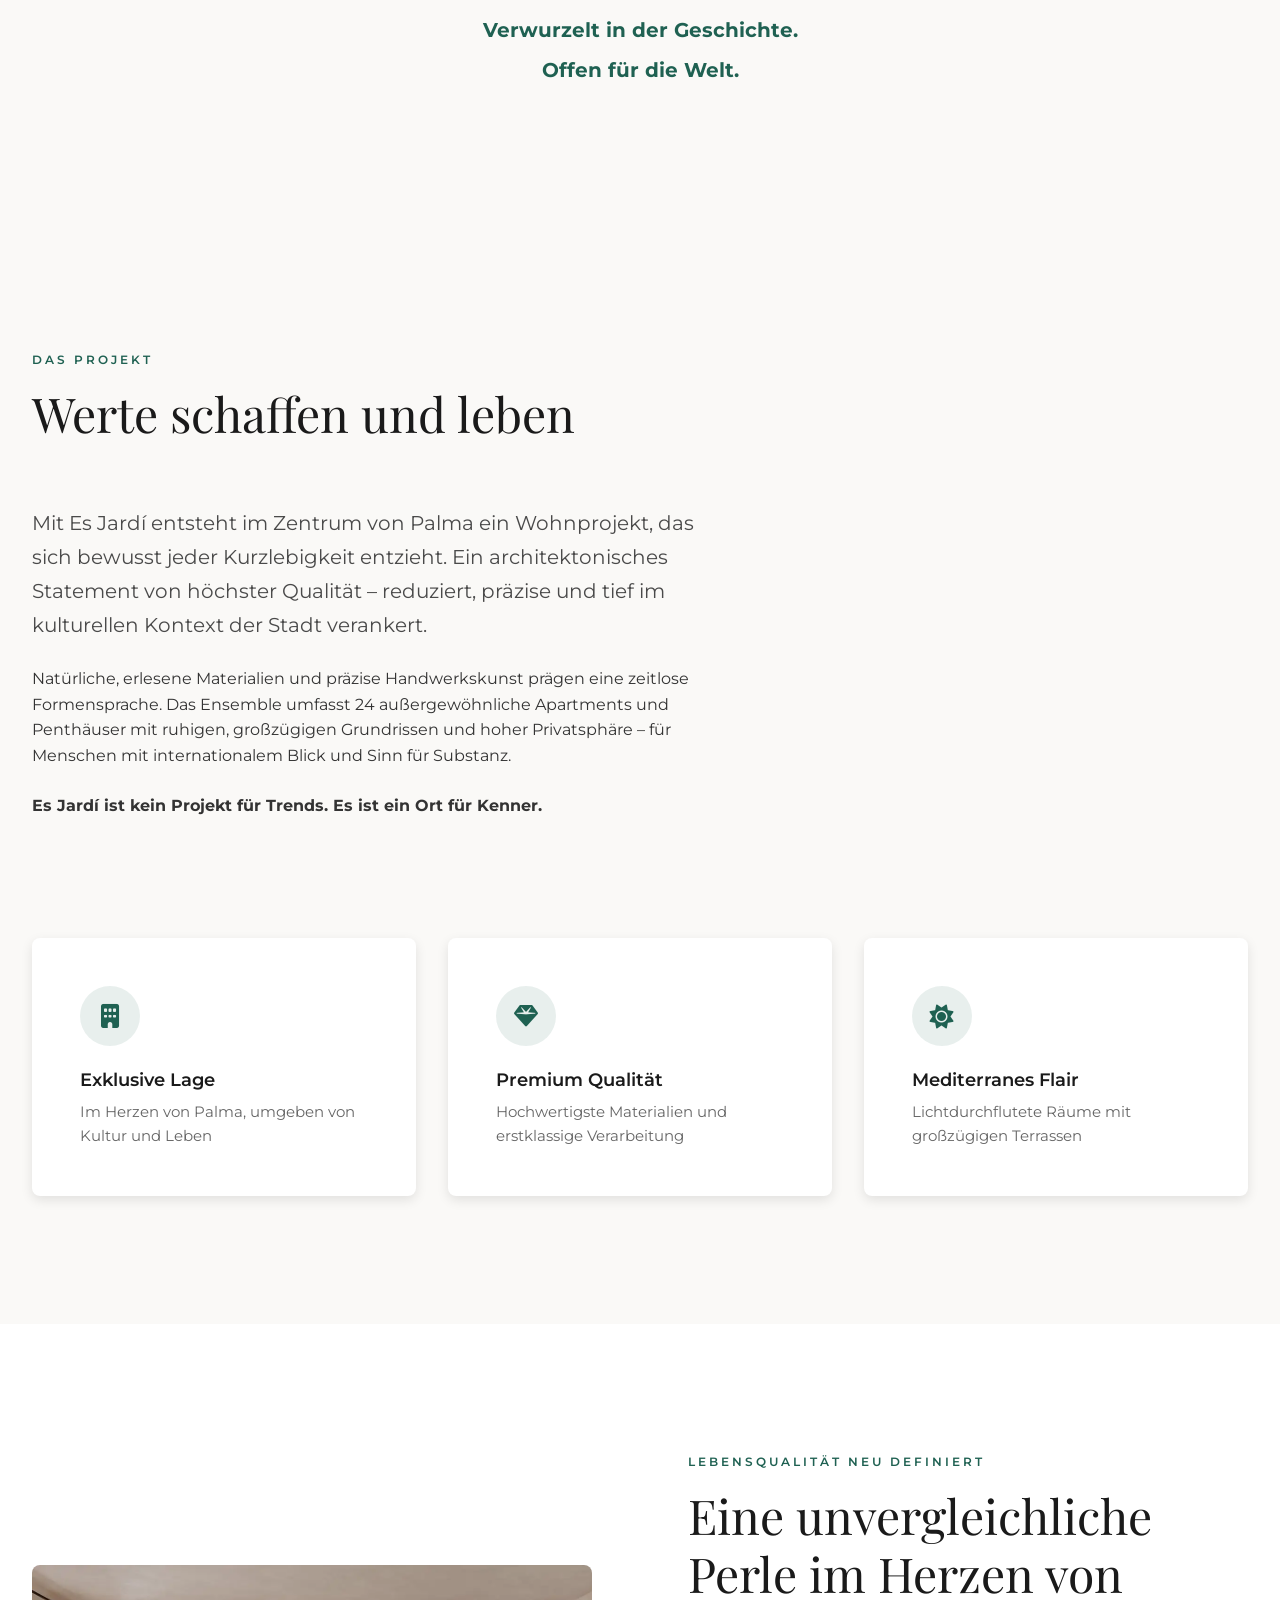
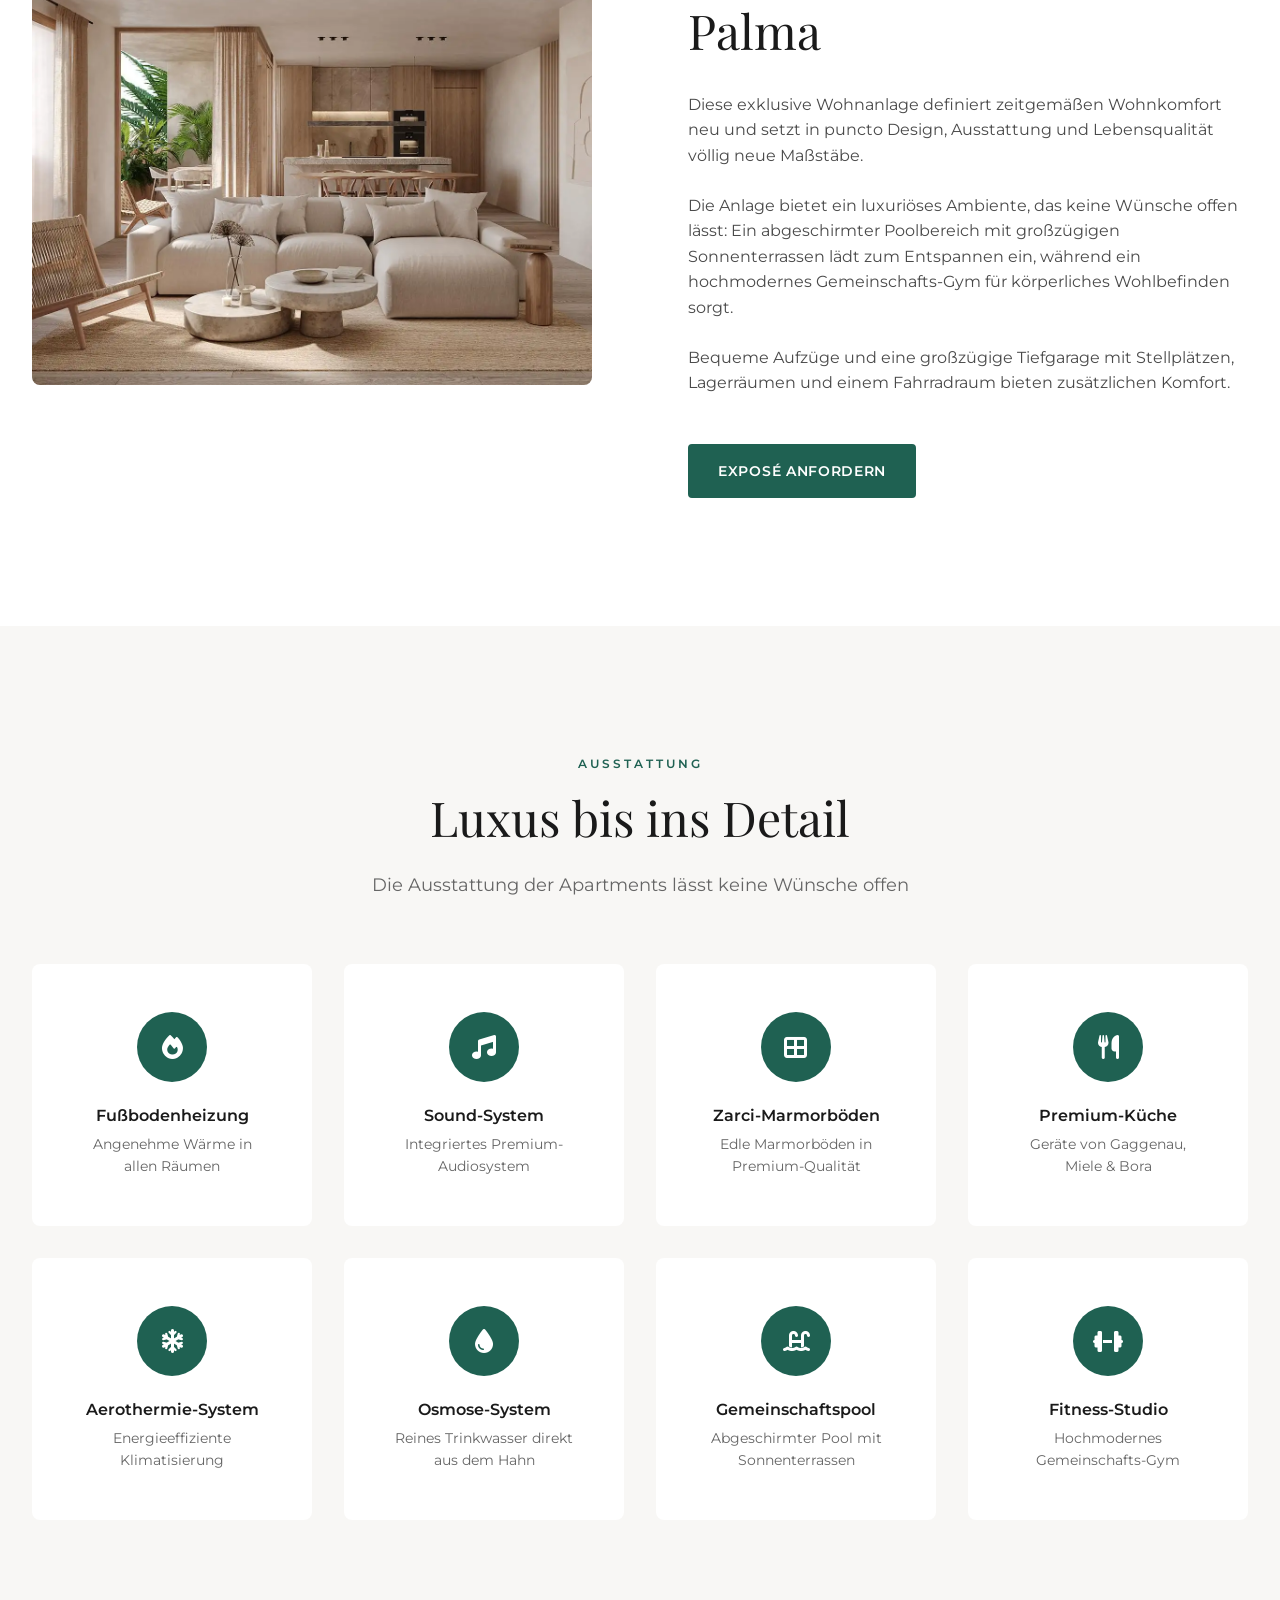
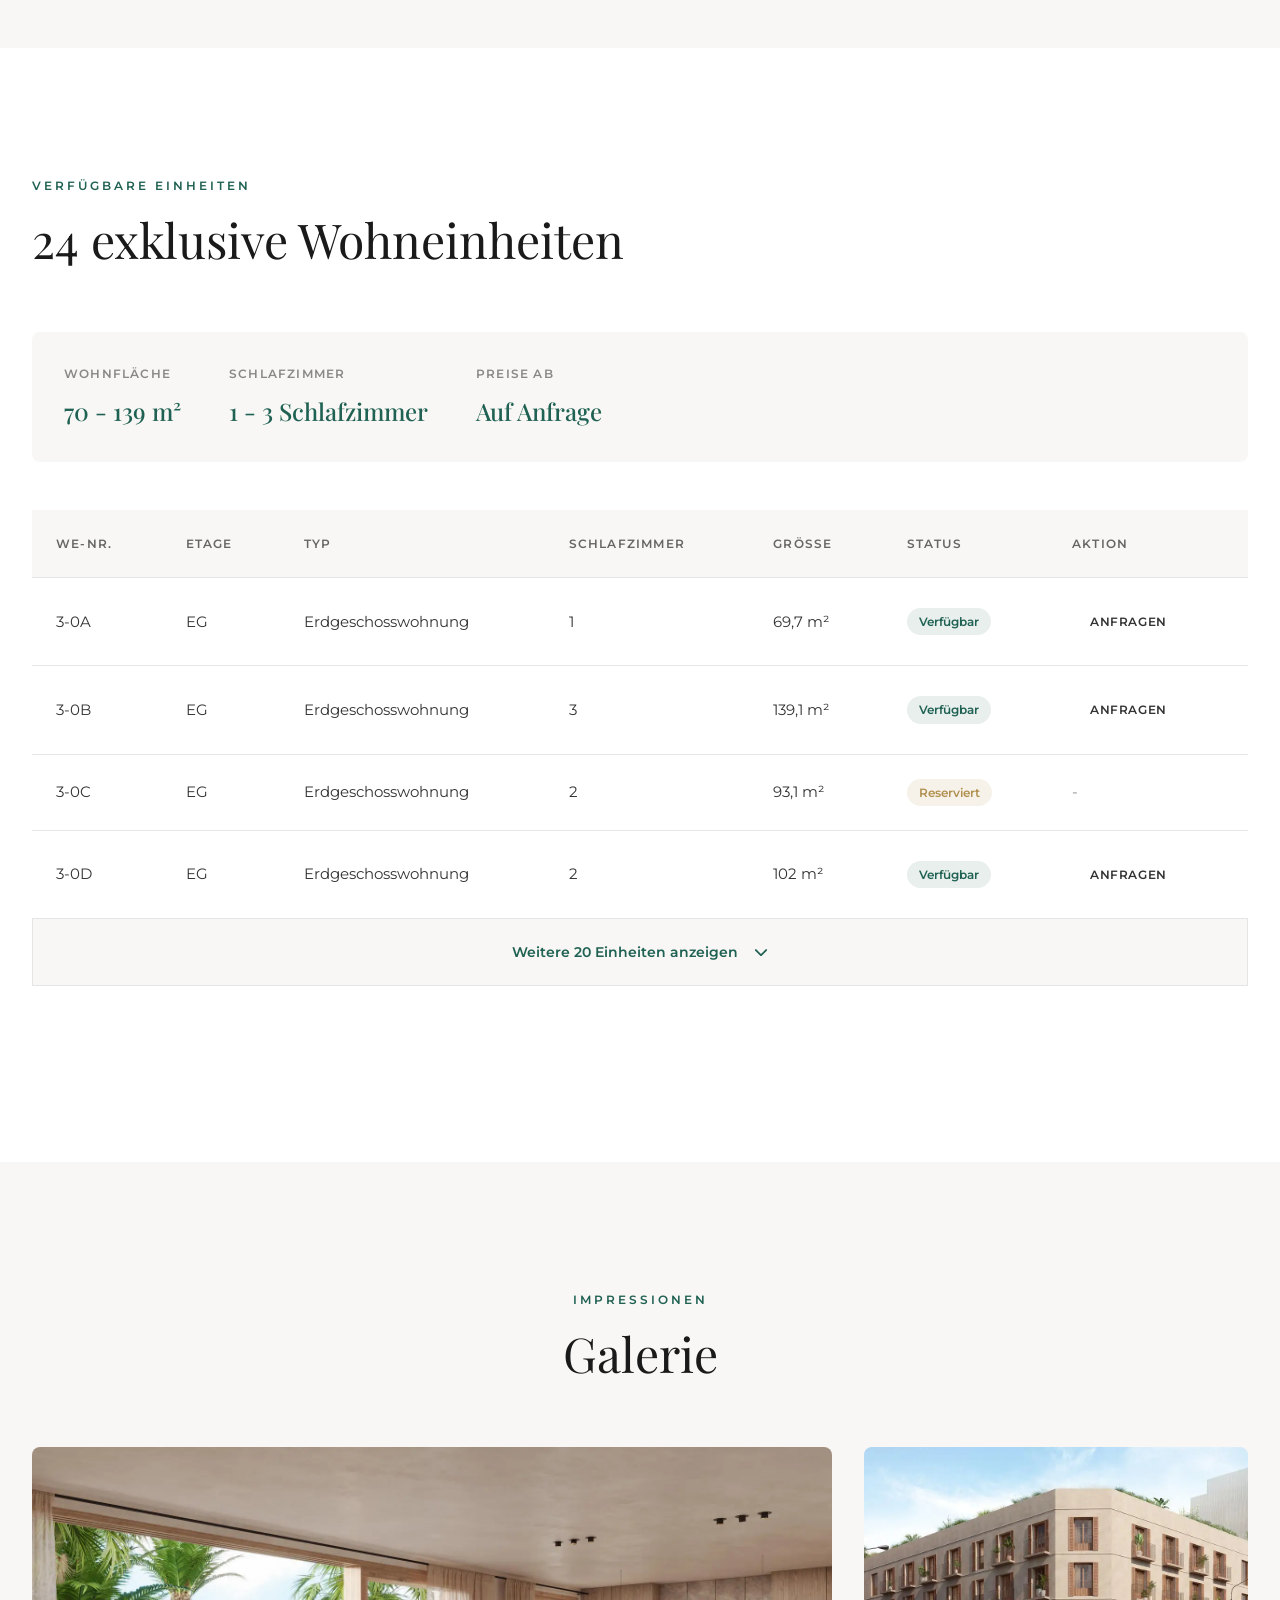
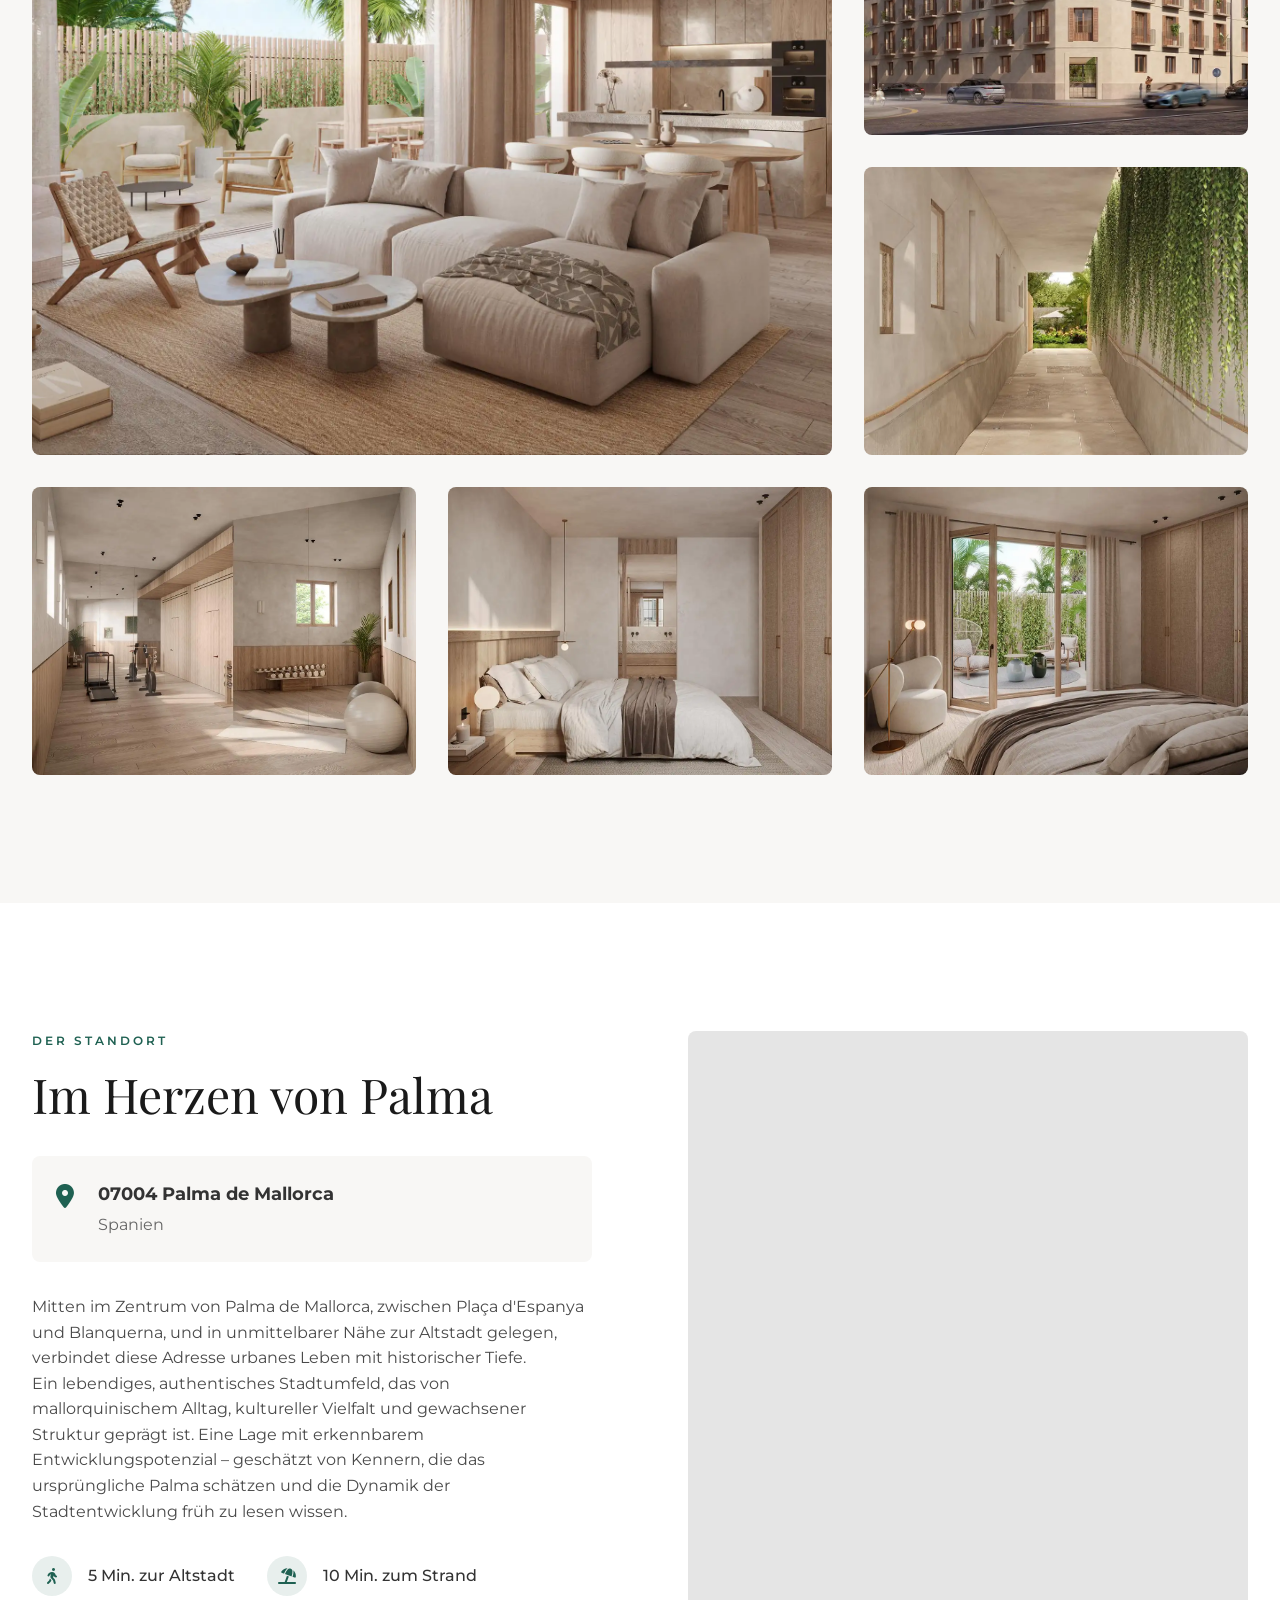
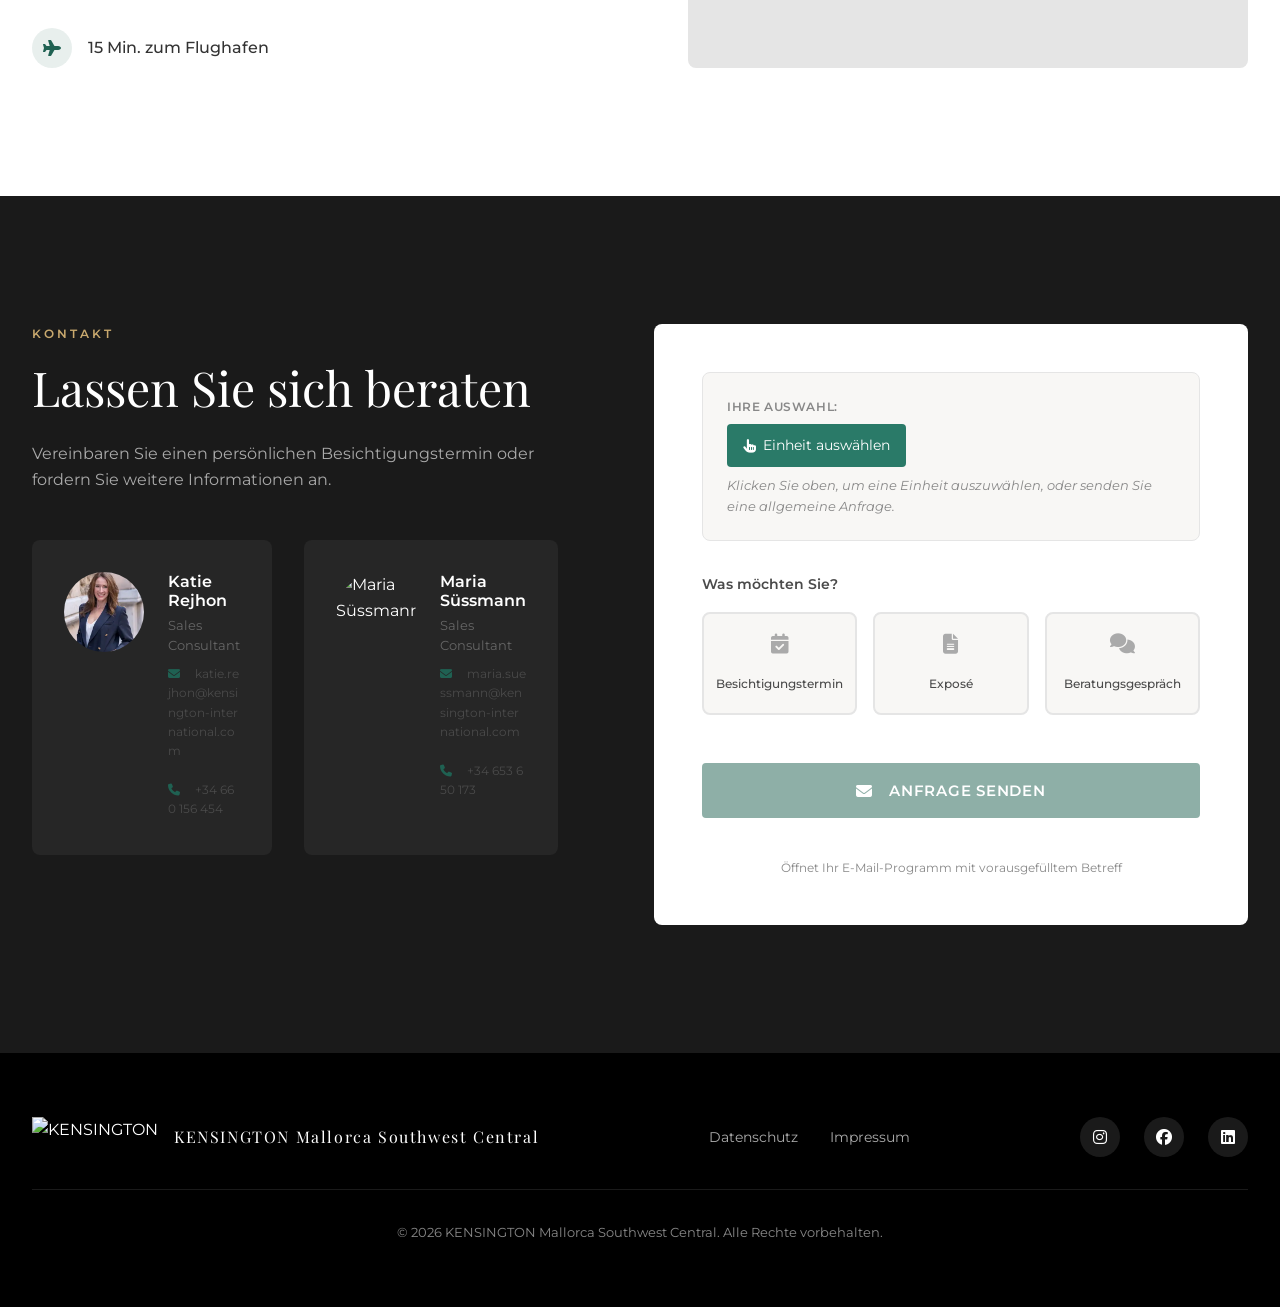
==== commit 6fb772b4: "Rebrand to Es Jardí - Phase 1 implementation Major changes: - Rename project from "La Geoda" to "Es " ====
--- a/index.html
+++ b/index.html
@@ -3,8 +3,8 @@
 <head>
     <meta charset="UTF-8">
     <meta name="viewport" content="width=device-width, initial-scale=1.0">
-    <title>La Geoda | Luxus-Apartments in Palma - KENSINGTON Finest Properties</title>
-    <meta name="description" content="Luxus-Apartment in exklusiver Neubauanlage - die verborgene Perle im Herzen von Palma. 24 exquisite Apartments und Penthäuser.">
+    <title>Es Jardí | Boutique Garden Residences in Palma - KENSINGTON</title>
+    <meta name="description" content="Es Jardí – Boutique Garden Residences. 24 luxuriöse Wohneinheiten im Herzen von Palma de Mallorca.">
 
     <!-- Fonts -->
     <link rel="preconnect" href="https://fonts.googleapis.com">
@@ -26,8 +26,8 @@
                 <img src="assets/images/574e9e08-aa36-4155-af76-23bbbb8c76b6.webp" alt="La Geoda" class="splash-bg">
                 <div class="splash-overlay"></div>
                 <div class="splash-text">
-                    <span class="splash-subtitle">KENSINGTON Finest Properties</span>
-                    <h1 class="splash-title">La Geoda</h1>
+                    <h1 class="splash-title">Es Jardí</h1>
+                    <span class="splash-subtitle">Boutique Garden Residences</span>
                     <span class="splash-location">Palma de Mallorca</span>
                     <div class="splash-line"></div>
                 </div>
@@ -41,12 +41,13 @@
             <div class="container">
                 <div class="header-content">
                     <div class="logo">
-                        <a href="#">
+                        <a href="https://kensington-mallorca.com" target="_blank" rel="noopener">
                             <img src="assets/images/logo.png" alt="KENSINGTON">
                         </a>
                     </div>
                     <nav class="nav-desktop">
                         <ul>
+                            <li><a href="#vision" class="nav-link">Vision</a></li>
                             <li><a href="#das-projekt" class="nav-link">Das Projekt</a></li>
                             <li><a href="#beschreibung" class="nav-link">Beschreibung</a></li>
                             <li><a href="#ausstattung" class="nav-link">Ausstattung</a></li>
@@ -71,6 +72,7 @@
     <div class="nav-mobile" id="nav-mobile">
         <div class="nav-mobile-inner">
             <ul>
+                <li><a href="#vision" class="nav-link">Vision</a></li>
                 <li><a href="#das-projekt" class="nav-link">Das Projekt</a></li>
                 <li><a href="#beschreibung" class="nav-link">Beschreibung</a></li>
                 <li><a href="#ausstattung" class="nav-link">Ausstattung</a></li>
@@ -91,11 +93,11 @@
         <div class="hero-content">
             <div class="container">
                 <div class="hero-text">
-                    <span class="hero-pretitle hero-animate" data-delay="1">KENSINGTON Finest Properties</span>
-                    <h1 class="hero-brand-title hero-animate" data-delay="2">La Geoda</h1>
+                    <h1 class="hero-brand-title hero-animate" data-delay="1">Es Jardí</h1>
+                    <span class="hero-pretitle hero-animate" data-delay="2">Boutique Garden Residences</span>
                     <p class="hero-location hero-animate" data-delay="3">Palma de Mallorca</p>
                     <div class="hero-divider hero-animate" data-delay="4"></div>
-                    <p class="hero-subtitle hero-animate" data-delay="5">Exklusive Neubauanlage mit 24 luxuriösen Wohneinheiten im Herzen von Palma</p>
+                    <p class="hero-subtitle hero-animate" data-delay="5">24 luxuriöse Wohneinheiten im Herzen von Palma</p>
                     <div class="hero-stats hero-animate" data-delay="6">
                         <div class="stat">
                             <span class="stat-number">24</span>
@@ -107,7 +109,7 @@
                         </div>
                         <div class="stat">
                             <span class="stat-number">1-3</span>
-                            <span class="stat-label">Zimmer</span>
+                            <span class="stat-label">Schlafzimmer</span>
                         </div>
                         <div class="stat">
                             <span class="stat-number">2026</span>
@@ -122,7 +124,7 @@
             </div>
         </div>
         <div class="hero-scroll hero-animate" data-delay="8">
-            <a href="#das-projekt">
+            <a href="#vision">
                 <span>Entdecken</span>
                 <i class="fas fa-chevron-down"></i>
             </a>
@@ -132,17 +134,40 @@
     <!-- Main Content -->
     <main class="main">
 
+        <!-- Vision Section -->
+        <section class="section section-vision" id="vision">
+            <div class="container">
+                <div class="section-header section-header-center">
+                    <span class="section-pretitle">Vision</span>
+                    <h2 class="section-title">Es Jardí ist kein Ort, den man nur betritt.<br>Es ist ein Ort, den man spürt.</h2>
+                </div>
+                <div class="vision-content">
+                    <div class="vision-text">
+                        <p class="lead">Im Herzen von Palma verbindet sich Geschichte mit Gegenwart. Zur Zeit der arabischen Herrschaft waren Patios und Innenhöfe Orte der Ruhe und des Lebens – geschützte Räume, die Licht, Natur und Gemeinschaft vereinten. Diese Idee lebt in Es Jardí weiter.</p>
+                        <p>Der Patio – el jardí – bildet das Zentrum: ein Rückzugsort zwischen Licht und Schatten, zwischen Stadt und Stille. Natürliche Materialien, Naturstein und Holz, stehen für mallorquinische Kultur in ihrer schönsten Form – ruhig, hochwertig, zeitlos.</p>
+                        <p>Moderne Architektur, klare Linien und durchdachte Räume schaffen ein Zuhause für Menschen, die international leben und dennoch einen Ort suchen, der sie erdet.</p>
+                        <div class="vision-statement">
+                            <p><strong>Mitten in Palma.</strong></p>
+                            <p><strong>Verwurzelt in der Geschichte.</strong></p>
+                            <p><strong>Offen für die Welt.</strong></p>
+                        </div>
+                    </div>
+                </div>
+            </div>
+        </section>
+
         <!-- Das Projekt Section -->
         <section class="section section-project" id="das-projekt">
             <div class="container">
                 <div class="section-header">
                     <span class="section-pretitle">Das Projekt</span>
-                    <h2 class="section-title">Zeitgemäßes Wohnen auf höchstem Niveau</h2>
+                    <h2 class="section-title">Werte schaffen und leben</h2>
                 </div>
                 <div class="project-content">
                     <div class="project-text">
-                        <p class="lead">Im pulsierenden Zentrum von Palma entsteht ein einzigartiges Luxusprojekt, das urbanes Flair mit mediterraner Eleganz auf spektakuläre Weise vereint.</p>
-                        <p>Hinter diesem Meisterwerk steht ein renommierter Projektentwickler, der für seine kompromisslose Qualität und den Einsatz edelster Materialien bekannt ist. Insgesamt entstehen 24 exquisite Apartments und Penthäuser, die mit großzügigen Grundrissen und modernster Architektur beeindrucken.</p>
+                        <p class="lead">Mit Es Jardí entsteht im Zentrum von Palma ein Wohnprojekt, das sich bewusst jeder Kurzlebigkeit entzieht. Ein architektonisches Statement von höchster Qualität – reduziert, präzise und tief im kulturellen Kontext der Stadt verankert.</p>
+                        <p>Natürliche, erlesene Materialien und präzise Handwerkskunst prägen eine zeitlose Formensprache. Das Ensemble umfasst 24 außergewöhnliche Apartments und Penthäuser mit ruhigen, großzügigen Grundrissen und hoher Privatsphäre – für Menschen mit internationalem Blick und Sinn für Substanz.</p>
+                        <p><strong>Es Jardí ist kein Projekt für Trends. Es ist ein Ort für Kenner.</strong></p>
                     </div>
                     <div class="project-highlights">
                         <div class="highlight-card">
@@ -277,8 +302,8 @@
                             <span class="summary-value">70 - 139 m²</span>
                         </div>
                         <div class="summary-item">
-                            <span class="summary-label">Zimmer</span>
-                            <span class="summary-value">1 - 3 Zimmer</span>
+                            <span class="summary-label">Schlafzimmer</span>
+                            <span class="summary-value">1 - 3 Schlafzimmer</span>
                         </div>
                         <div class="summary-item">
                             <span class="summary-label">Preise ab</span>
@@ -293,7 +318,7 @@
                                 <th>WE-Nr.</th>
                                 <th>Etage</th>
                                 <th>Typ</th>
-                                <th>Zimmer</th>
+                                <th>Schlafzimmer</th>
                                 <th>Größe</th>
                                 <th>Status</th>
                                 <th>Aktion</th>
@@ -305,7 +330,7 @@
                                 <td data-label="WE-Nr.">3-0A</td>
                                 <td data-label="Etage">EG</td>
                                 <td data-label="Typ">Erdgeschosswohnung</td>
-                                <td data-label="Zimmer">1</td>
+                                <td data-label="Schlafzimmer">1</td>
                                 <td data-label="Größe">69,7 m²</td>
                                 <td data-label="Status"><span class="status status-available">Verfügbar</span></td>
                                 <td><a href="#kontakt" class="btn btn-small btn-inquiry" data-unit="3-0A" data-floor="EG" data-type="Erdgeschosswohnung" data-rooms="1" data-size="69,7 m²">Anfragen</a></td>
@@ -314,7 +339,7 @@
                                 <td data-label="WE-Nr.">3-0B</td>
                                 <td data-label="Etage">EG</td>
                                 <td data-label="Typ">Erdgeschosswohnung</td>
-                                <td data-label="Zimmer">3</td>
+                                <td data-label="Schlafzimmer">3</td>
                                 <td data-label="Größe">139,1 m²</td>
                                 <td data-label="Status"><span class="status status-available">Verfügbar</span></td>
                                 <td><a href="#kontakt" class="btn btn-small btn-inquiry" data-unit="3-0B" data-floor="EG" data-type="Erdgeschosswohnung" data-rooms="3" data-size="139,1 m²">Anfragen</a></td>
@@ -323,7 +348,7 @@
                                 <td data-label="WE-Nr.">3-0C</td>
                                 <td data-label="Etage">EG</td>
                                 <td data-label="Typ">Erdgeschosswohnung</td>
-                                <td data-label="Zimmer">2</td>
+                                <td data-label="Schlafzimmer">2</td>
                                 <td data-label="Größe">93,1 m²</td>
                                 <td data-label="Status"><span class="status status-reserved">Reserviert</span></td>
                                 <td><span class="text-muted">-</span></td>
@@ -332,7 +357,7 @@
                                 <td data-label="WE-Nr.">3-0D</td>
                                 <td data-label="Etage">EG</td>
                                 <td data-label="Typ">Erdgeschosswohnung</td>
-                                <td data-label="Zimmer">2</td>
+                                <td data-label="Schlafzimmer">2</td>
                                 <td data-label="Größe">102 m²</td>
                                 <td data-label="Status"><span class="status status-available">Verfügbar</span></td>
                                 <td><a href="#kontakt" class="btn btn-small btn-inquiry" data-unit="3-0D" data-floor="EG" data-type="Erdgeschosswohnung" data-rooms="2" data-size="102 m²">Anfragen</a></td>
@@ -354,7 +379,7 @@
                                     <td data-label="WE-Nr.">3-0E</td>
                                     <td data-label="Etage">EG</td>
                                     <td data-label="Typ">Erdgeschosswohnung</td>
-                                    <td data-label="Zimmer">3</td>
+                                    <td data-label="Schlafzimmer">3</td>
                                     <td data-label="Größe">135,6 m²</td>
                                     <td data-label="Status"><span class="status status-reserved">Reserviert</span></td>
                                     <td><span class="text-muted">-</span></td>
@@ -364,7 +389,7 @@
                                     <td data-label="WE-Nr.">2-1A</td>
                                     <td data-label="Etage">1. OG</td>
                                     <td data-label="Typ">Etagenwohnung</td>
-                                    <td data-label="Zimmer">2</td>
+                                    <td data-label="Schlafzimmer">2</td>
                                     <td data-label="Größe">79,4 m²</td>
                                     <td data-label="Status"><span class="status status-reserved">Reserviert</span></td>
                                     <td><span class="text-muted">-</span></td>
@@ -373,7 +398,7 @@
                                     <td data-label="WE-Nr.">1-1A</td>
                                     <td data-label="Etage">1. OG</td>
                                     <td data-label="Typ">Etagenwohnung</td>
-                                    <td data-label="Zimmer">3</td>
+                                    <td data-label="Schlafzimmer">3</td>
                                     <td data-label="Größe">128,7 m²</td>
                                     <td data-label="Status"><span class="status status-available">Verfügbar</span></td>
                                     <td><a href="#kontakt" class="btn btn-small btn-inquiry" data-unit="1-1A" data-floor="1. OG" data-type="Etagenwohnung" data-rooms="3" data-size="128,7 m²">Anfragen</a></td>
@@ -382,7 +407,7 @@
                                     <td data-label="WE-Nr.">1-1B</td>
                                     <td data-label="Etage">1. OG</td>
                                     <td data-label="Typ">Etagenwohnung</td>
-                                    <td data-label="Zimmer">2</td>
+                                    <td data-label="Schlafzimmer">2</td>
                                     <td data-label="Größe">96,2 m²</td>
                                     <td data-label="Status"><span class="status status-reserved">Reserviert</span></td>
                                     <td><span class="text-muted">-</span></td>
@@ -391,7 +416,7 @@
                                     <td data-label="WE-Nr.">2-1B</td>
                                     <td data-label="Etage">1. OG</td>
                                     <td data-label="Typ">Etagenwohnung</td>
-                                    <td data-label="Zimmer">2</td>
+                                    <td data-label="Schlafzimmer">2</td>
                                     <td data-label="Größe">89,6 m²</td>
                                     <td data-label="Status"><span class="status status-available">Verfügbar</span></td>
                                     <td><a href="#kontakt" class="btn btn-small btn-inquiry" data-unit="2-1B" data-floor="1. OG" data-type="Etagenwohnung" data-rooms="2" data-size="89,6 m²">Anfragen</a></td>
@@ -400,7 +425,7 @@
                                     <td data-label="WE-Nr.">2-1C</td>
                                     <td data-label="Etage">1. OG</td>
                                     <td data-label="Typ">Etagenwohnung</td>
-                                    <td data-label="Zimmer">1</td>
+                                    <td data-label="Schlafzimmer">1</td>
                                     <td data-label="Größe">69,6 m²</td>
                                     <td data-label="Status"><span class="status status-reserved">Reserviert</span></td>
                                     <td><span class="text-muted">-</span></td>
@@ -409,7 +434,7 @@
                                     <td data-label="WE-Nr.">3-1B</td>
                                     <td data-label="Etage">1. OG</td>
                                     <td data-label="Typ">Etagenwohnung</td>
-                                    <td data-label="Zimmer">2</td>
+                                    <td data-label="Schlafzimmer">2</td>
                                     <td data-label="Größe">93,8 m²</td>
                                     <td data-label="Status"><span class="status status-reserved">Reserviert</span></td>
                                     <td><span class="text-muted">-</span></td>
@@ -418,7 +443,7 @@
                                     <td data-label="WE-Nr.">3-1A</td>
                                     <td data-label="Etage">1. OG</td>
                                     <td data-label="Typ">Etagenwohnung</td>
-                                    <td data-label="Zimmer">2</td>
+                                    <td data-label="Schlafzimmer">2</td>
                                     <td data-label="Größe">111,8 m²</td>
                                     <td data-label="Status"><span class="status status-available">Verfügbar</span></td>
                                     <td><a href="#kontakt" class="btn btn-small btn-inquiry" data-unit="3-1A" data-floor="1. OG" data-type="Etagenwohnung" data-rooms="2" data-size="111,8 m²">Anfragen</a></td>
@@ -428,7 +453,7 @@
                                     <td data-label="WE-Nr.">2-2A</td>
                                     <td data-label="Etage">2. OG</td>
                                     <td data-label="Typ">Etagenwohnung</td>
-                                    <td data-label="Zimmer">3</td>
+                                    <td data-label="Schlafzimmer">3</td>
                                     <td data-label="Größe">124,3 m²</td>
                                     <td data-label="Status"><span class="status status-available">Verfügbar</span></td>
                                     <td><a href="#kontakt" class="btn btn-small btn-inquiry" data-unit="2-2A" data-floor="2. OG" data-type="Etagenwohnung" data-rooms="3" data-size="124,3 m²">Anfragen</a></td>
@@ -437,7 +462,7 @@
                                     <td data-label="WE-Nr.">1-2A</td>
                                     <td data-label="Etage">2. OG</td>
                                     <td data-label="Typ">Etagenwohnung</td>
-                                    <td data-label="Zimmer">3</td>
+                                    <td data-label="Schlafzimmer">3</td>
                                     <td data-label="Größe">128,7 m²</td>
                                     <td data-label="Status"><span class="status status-available">Verfügbar</span></td>
                                     <td><a href="#kontakt" class="btn btn-small btn-inquiry" data-unit="1-2A" data-floor="2. OG" data-type="Etagenwohnung" data-rooms="3" data-size="128,7 m²">Anfragen</a></td>
@@ -446,7 +471,7 @@
                                     <td data-label="WE-Nr.">1-2B</td>
                                     <td data-label="Etage">2. OG</td>
                                     <td data-label="Typ">Etagenwohnung</td>
-                                    <td data-label="Zimmer">2</td>
+                                    <td data-label="Schlafzimmer">2</td>
                                     <td data-label="Größe">95,9 m²</td>
                                     <td data-label="Status"><span class="status status-available">Verfügbar</span></td>
                                     <td><a href="#kontakt" class="btn btn-small btn-inquiry" data-unit="1-2B" data-floor="2. OG" data-type="Etagenwohnung" data-rooms="2" data-size="95,9 m²">Anfragen</a></td>
@@ -455,7 +480,7 @@
                                     <td data-label="WE-Nr.">2-2B</td>
                                     <td data-label="Etage">2. OG</td>
                                     <td data-label="Typ">Etagenwohnung</td>
-                                    <td data-label="Zimmer">2</td>
+                                    <td data-label="Schlafzimmer">2</td>
                                     <td data-label="Größe">94,3 m²</td>
                                     <td data-label="Status"><span class="status status-available">Verfügbar</span></td>
                                     <td><a href="#kontakt" class="btn btn-small btn-inquiry" data-unit="2-2B" data-floor="2. OG" data-type="Etagenwohnung" data-rooms="2" data-size="94,3 m²">Anfragen</a></td>
@@ -464,7 +489,7 @@
                                     <td data-label="WE-Nr.">3-2A</td>
                                     <td data-label="Etage">2. OG</td>
                                     <td data-label="Typ">Etagenwohnung</td>
-                                    <td data-label="Zimmer">3</td>
+                                    <td data-label="Schlafzimmer">3</td>
                                     <td data-label="Größe">113,9 m²</td>
                                     <td data-label="Status"><span class="status status-available">Verfügbar</span></td>
                                     <td><a href="#kontakt" class="btn btn-small btn-inquiry" data-unit="3-2A" data-floor="2. OG" data-type="Etagenwohnung" data-rooms="3" data-size="113,9 m²">Anfragen</a></td>
@@ -473,7 +498,7 @@
                                     <td data-label="WE-Nr.">3-2B</td>
                                     <td data-label="Etage">2. OG</td>
                                     <td data-label="Typ">Etagenwohnung</td>
-                                    <td data-label="Zimmer">2</td>
+                                    <td data-label="Schlafzimmer">2</td>
                                     <td data-label="Größe">111,8 m²</td>
                                     <td data-label="Status"><span class="status status-available">Verfügbar</span></td>
                                     <td><a href="#kontakt" class="btn btn-small btn-inquiry" data-unit="3-2B" data-floor="2. OG" data-type="Etagenwohnung" data-rooms="2" data-size="111,8 m²">Anfragen</a></td>
@@ -483,7 +508,7 @@
                                     <td data-label="WE-Nr.">1-3A</td>
                                     <td data-label="Etage">3. OG</td>
                                     <td data-label="Typ">Penthouse</td>
-                                    <td data-label="Zimmer">3</td>
+                                    <td data-label="Schlafzimmer">3</td>
                                     <td data-label="Größe">128,7 m²</td>
                                     <td data-label="Status"><span class="status status-available">Verfügbar</span></td>
                                     <td><a href="#kontakt" class="btn btn-small btn-inquiry" data-unit="1-3A" data-floor="3. OG" data-type="Penthouse" data-rooms="3" data-size="128,7 m²">Anfragen</a></td>
@@ -492,7 +517,7 @@
                                     <td data-label="WE-Nr.">1-3B</td>
                                     <td data-label="Etage">3. OG</td>
                                     <td data-label="Typ">Penthouse</td>
-                                    <td data-label="Zimmer">2</td>
+                                    <td data-label="Schlafzimmer">2</td>
                                     <td data-label="Größe">95,9 m²</td>
                                     <td data-label="Status"><span class="status status-reserved">Reserviert</span></td>
                                     <td><span class="text-muted">-</span></td>
@@ -501,7 +526,7 @@
                                     <td data-label="WE-Nr.">2-3A</td>
                                     <td data-label="Etage">3. OG</td>
                                     <td data-label="Typ">Penthouse</td>
-                                    <td data-label="Zimmer">3</td>
+                                    <td data-label="Schlafzimmer">3</td>
                                     <td data-label="Größe">123,9 m²</td>
                                     <td data-label="Status"><span class="status status-available">Verfügbar</span></td>
                                     <td><a href="#kontakt" class="btn btn-small btn-inquiry" data-unit="2-3A" data-floor="3. OG" data-type="Penthouse" data-rooms="3" data-size="123,9 m²">Anfragen</a></td>
@@ -510,7 +535,7 @@
                                     <td data-label="WE-Nr.">2-3B</td>
                                     <td data-label="Etage">3. OG</td>
                                     <td data-label="Typ">Penthouse</td>
-                                    <td data-label="Zimmer">2</td>
+                                    <td data-label="Schlafzimmer">2</td>
                                     <td data-label="Größe">94,3 m²</td>
                                     <td data-label="Status"><span class="status status-available">Verfügbar</span></td>
                                     <td><a href="#kontakt" class="btn btn-small btn-inquiry" data-unit="2-3B" data-floor="3. OG" data-type="Penthouse" data-rooms="2" data-size="94,3 m²">Anfragen</a></td>
@@ -519,7 +544,7 @@
                                     <td data-label="WE-Nr.">2-3C</td>
                                     <td data-label="Etage">3. OG</td>
                                     <td data-label="Typ">Penthouse</td>
-                                    <td data-label="Zimmer">3</td>
+                                    <td data-label="Schlafzimmer">3</td>
                                     <td data-label="Größe">113,9 m²</td>
                                     <td data-label="Status"><span class="status status-available">Verfügbar</span></td>
                                     <td><a href="#kontakt" class="btn btn-small btn-inquiry" data-unit="2-3C" data-floor="3. OG" data-type="Penthouse" data-rooms="3" data-size="113,9 m²">Anfragen</a></td>
@@ -528,7 +553,7 @@
                                     <td data-label="WE-Nr.">3-3B</td>
                                     <td data-label="Etage">3. OG</td>
                                     <td data-label="Typ">Penthouse</td>
-                                    <td data-label="Zimmer">2</td>
+                                    <td data-label="Schlafzimmer">2</td>
                                     <td data-label="Größe">111,8 m²</td>
                                     <td data-label="Status"><span class="status status-available">Verfügbar</span></td>
                                     <td><a href="#kontakt" class="btn btn-small btn-inquiry" data-unit="3-3B" data-floor="3. OG" data-type="Penthouse" data-rooms="2" data-size="111,8 m²">Anfragen</a></td>
@@ -575,7 +600,7 @@
             <div class="container">
                 <div class="location-grid">
                     <div class="location-content">
-                        <span class="section-pretitle">Standort</span>
+                        <span class="section-pretitle">Der Standort</span>
                         <h2 class="section-title">Im Herzen von Palma</h2>
                         <div class="location-address">
                             <i class="fas fa-map-marker-alt"></i>
@@ -585,7 +610,8 @@
                             </div>
                         </div>
                         <div class="location-text">
-                            <p>Die einzigartige Lage im Zentrum von Palma bietet Ihnen das Beste aus beiden Welten: urbanes Leben mit allen Annehmlichkeiten einer pulsierenden Stadt und die entspannte Atmosphäre des mediterranen Lebensstils.</p>
+                            <p>Mitten im Zentrum von Palma de Mallorca, zwischen Plaça d'Espanya und Blanquerna, und in unmittelbarer Nähe zur Altstadt gelegen, verbindet diese Adresse urbanes Leben mit historischer Tiefe.</p>
+                            <p>Ein lebendiges, authentisches Stadtumfeld, das von mallorquinischem Alltag, kultureller Vielfalt und gewachsener Struktur geprägt ist. Eine Lage mit erkennbarem Entwicklungspotenzial – geschätzt von Kennern, die das ursprüngliche Palma schätzen und die Dynamik der Stadtentwicklung früh zu lesen wissen.</p>
                         </div>
                         <div class="location-features">
                             <div class="location-feature">
@@ -628,22 +654,43 @@
                         <h2 class="section-title">Lassen Sie sich beraten</h2>
                         <p class="contact-intro">Vereinbaren Sie einen persönlichen Besichtigungstermin oder fordern Sie weitere Informationen an.</p>
 
-                        <div class="contact-person">
-                            <div class="person-image">
-                                <img src="assets/images/Profile_pic_Katie_new_11.25.webp" alt="Katie Rejhon">
-                            </div>
-                            <div class="person-details">
-                                <h3>Katie Rejhon</h3>
-                                <span class="person-title">Sales Consultant</span>
-                                <div class="person-contact">
-                                    <a href="mailto:katie.rejhon@kensington-international.com">
-                                        <i class="fas fa-envelope"></i>
-                                        katie.rejhon@kensington-international.com
-                                    </a>
-                                    <a href="tel:+34660156454">
-                                        <i class="fas fa-phone"></i>
-                                        +34 660 156 454
-                                    </a>
+                        <div class="contact-persons">
+                            <div class="contact-person">
+                                <div class="person-image">
+                                    <img src="assets/images/Profile_pic_Katie_new_11.25.webp" alt="Katie Rejhon">
+                                </div>
+                                <div class="person-details">
+                                    <h3>Katie Rejhon</h3>
+                                    <span class="person-title">Sales Consultant</span>
+                                    <div class="person-contact">
+                                        <a href="mailto:katie.rejhon@kensington-international.com">
+                                            <i class="fas fa-envelope"></i>
+                                            katie.rejhon@kensington-international.com
+                                        </a>
+                                        <a href="tel:+34660156454">
+                                            <i class="fas fa-phone"></i>
+                                            +34 660 156 454
+                                        </a>
+                                    </div>
+                                </div>
+                            </div>
+                            <div class="contact-person">
+                                <div class="person-image">
+                                    <img src="assets/images/placeholder-profile.webp" alt="Maria Süssmann">
+                                </div>
+                                <div class="person-details">
+                                    <h3>Maria Süssmann</h3>
+                                    <span class="person-title">Sales Consultant</span>
+                                    <div class="person-contact">
+                                        <a href="mailto:maria.suessmann@kensington-international.com">
+                                            <i class="fas fa-envelope"></i>
+                                            maria.suessmann@kensington-international.com
+                                        </a>
+                                        <a href="tel:+34653650173">
+                                            <i class="fas fa-phone"></i>
+                                            +34 653 650 173
+                                        </a>
+                                    </div>
                                 </div>
                             </div>
                         </div>
@@ -713,22 +760,23 @@
         <div class="container">
             <div class="footer-content">
                 <div class="footer-brand">
-                    <img src="https://images.propstack.de/photos/4C1wDMz2cEtn97XsF3sRr1X5/favicon/4C1wDMz2cEtn97XsF3sRr1X5/bildmarke.png" alt="KENSINGTON">
-                    <span>KENSINGTON Finest Properties</span>
+                    <a href="https://kensington-mallorca.com" target="_blank" rel="noopener">
+                        <img src="https://images.propstack.de/photos/4C1wDMz2cEtn97XsF3sRr1X5/favicon/4C1wDMz2cEtn97XsF3sRr1X5/bildmarke.png" alt="KENSINGTON">
+                    </a>
+                    <span>KENSINGTON Mallorca Southwest Central</span>
                 </div>
                 <div class="footer-links">
-                    <a href="#">Impressum</a>
-                    <a href="#">Datenschutz</a>
-                    <a href="#">AGB</a>
+                    <a href="https://kensington-international.com/de/es/datenschutz" target="_blank" rel="noopener">Datenschutz</a>
+                    <a href="https://kensington-international.com/de/es/impressum" target="_blank" rel="noopener">Impressum</a>
                 </div>
                 <div class="footer-social">
-                    <a href="#"><i class="fab fa-instagram"></i></a>
-                    <a href="#"><i class="fab fa-facebook"></i></a>
-                    <a href="#"><i class="fab fa-linkedin"></i></a>
+                    <a href="https://www.instagram.com/kensington.mallorca.sw.central/" target="_blank" rel="noopener" aria-label="Instagram"><i class="fab fa-instagram"></i></a>
+                    <a href="https://www.facebook.com/kensington.southwest.central/" target="_blank" rel="noopener" aria-label="Facebook"><i class="fab fa-facebook"></i></a>
+                    <a href="https://www.linkedin.com/company/kensington-mallorca-southwest-central/" target="_blank" rel="noopener" aria-label="LinkedIn"><i class="fab fa-linkedin"></i></a>
                 </div>
             </div>
             <div class="footer-bottom">
-                <p>&copy; 2026 KENSINGTON Finest Properties International. Alle Rechte vorbehalten.</p>
+                <p>&copy; 2026 KENSINGTON Mallorca Southwest Central. Alle Rechte vorbehalten.</p>
             </div>
         </div>
     </footer>
--- a/assets/css/style.css
+++ b/assets/css/style.css
@@ -1,6 +1,6 @@
 /* =====================================================
-   LA GEODA - KENSINGTON FINEST PROPERTIES
-   Landing Page Styles - V1
+   ES JARDÍ - KENSINGTON MALLORCA SOUTHWEST CENTRAL
+   Landing Page Styles - V2
    ===================================================== */
 
 /* =====================================================
@@ -696,11 +696,12 @@
     justify-content: center;
     flex-wrap: wrap;
     gap: var(--space-md);
+    margin-bottom: var(--space-4xl);
 }
 
 .hero-scroll {
     position: absolute;
-    bottom: var(--space-xl);
+    bottom: var(--space-lg);
     left: 50%;
     transform: translateX(-50%);
     z-index: 10;
@@ -2006,3 +2007,144 @@
 html {
     scroll-padding-top: 100px;
 }
+
+/* =====================================================
+   Vision Section
+   ===================================================== */
+.section-vision {
+    background-color: var(--bg-cream);
+    padding: var(--space-4xl) 0;
+}
+
+.section-vision .section-title {
+    font-size: 2rem;
+    line-height: 1.4;
+    max-width: 800px;
+    margin: 0 auto;
+}
+
+.vision-content {
+    max-width: 800px;
+    margin: 0 auto;
+    text-align: center;
+}
+
+.vision-text p {
+    margin-bottom: var(--space-md);
+    font-size: 1.0625rem;
+    color: var(--color-gray-700);
+}
+
+.vision-text p.lead {
+    font-size: 1.125rem;
+    color: var(--color-gray-800);
+}
+
+.vision-statement {
+    margin-top: var(--space-xl);
+    padding-top: var(--space-lg);
+    border-top: 1px solid var(--color-gray-200);
+}
+
+.vision-statement p {
+    font-size: 1.25rem;
+    margin-bottom: var(--space-xs);
+    color: var(--color-primary);
+}
+
+@media (max-width: 768px) {
+    .section-vision .section-title {
+        font-size: 1.5rem;
+    }
+
+    .vision-text p {
+        font-size: 1rem;
+    }
+
+    .vision-statement p {
+        font-size: 1.125rem;
+    }
+}
+
+/* =====================================================
+   Contact Persons Grid
+   ===================================================== */
+.contact-persons {
+    display: grid;
+    grid-template-columns: repeat(2, 1fr);
+    gap: var(--space-lg);
+    margin-top: var(--space-lg);
+}
+
+.contact-persons .contact-person {
+    display: flex;
+    gap: var(--space-md);
+    align-items: flex-start;
+}
+
+.contact-persons .person-image {
+    width: 80px;
+    height: 80px;
+    flex-shrink: 0;
+}
+
+.contact-persons .person-image img {
+    width: 100%;
+    height: 100%;
+    object-fit: cover;
+    border-radius: 50%;
+}
+
+.contact-persons .person-details h3 {
+    font-size: 1rem;
+    margin-bottom: 0.25rem;
+}
+
+.contact-persons .person-title {
+    font-size: 0.8125rem;
+    color: var(--color-gray-600);
+    display: block;
+    margin-bottom: 0.5rem;
+}
+
+.contact-persons .person-contact a {
+    display: block;
+    font-size: 0.75rem;
+    color: var(--color-gray-700);
+    text-decoration: none;
+    margin-bottom: 0.25rem;
+    word-break: break-all;
+}
+
+.contact-persons .person-contact a:hover {
+    color: var(--color-primary);
+}
+
+.contact-persons .person-contact i {
+    width: 16px;
+    margin-right: 0.5rem;
+    color: var(--color-primary);
+}
+
+@media (max-width: 992px) {
+    .contact-persons {
+        grid-template-columns: 1fr;
+    }
+}
+
+@media (max-width: 576px) {
+    .contact-persons .contact-person {
+        flex-direction: column;
+        text-align: center;
+        align-items: center;
+    }
+
+    .contact-persons .person-image {
+        width: 100px;
+        height: 100px;
+    }
+
+    .contact-persons .person-contact a {
+        justify-content: center;
+    }
+}
